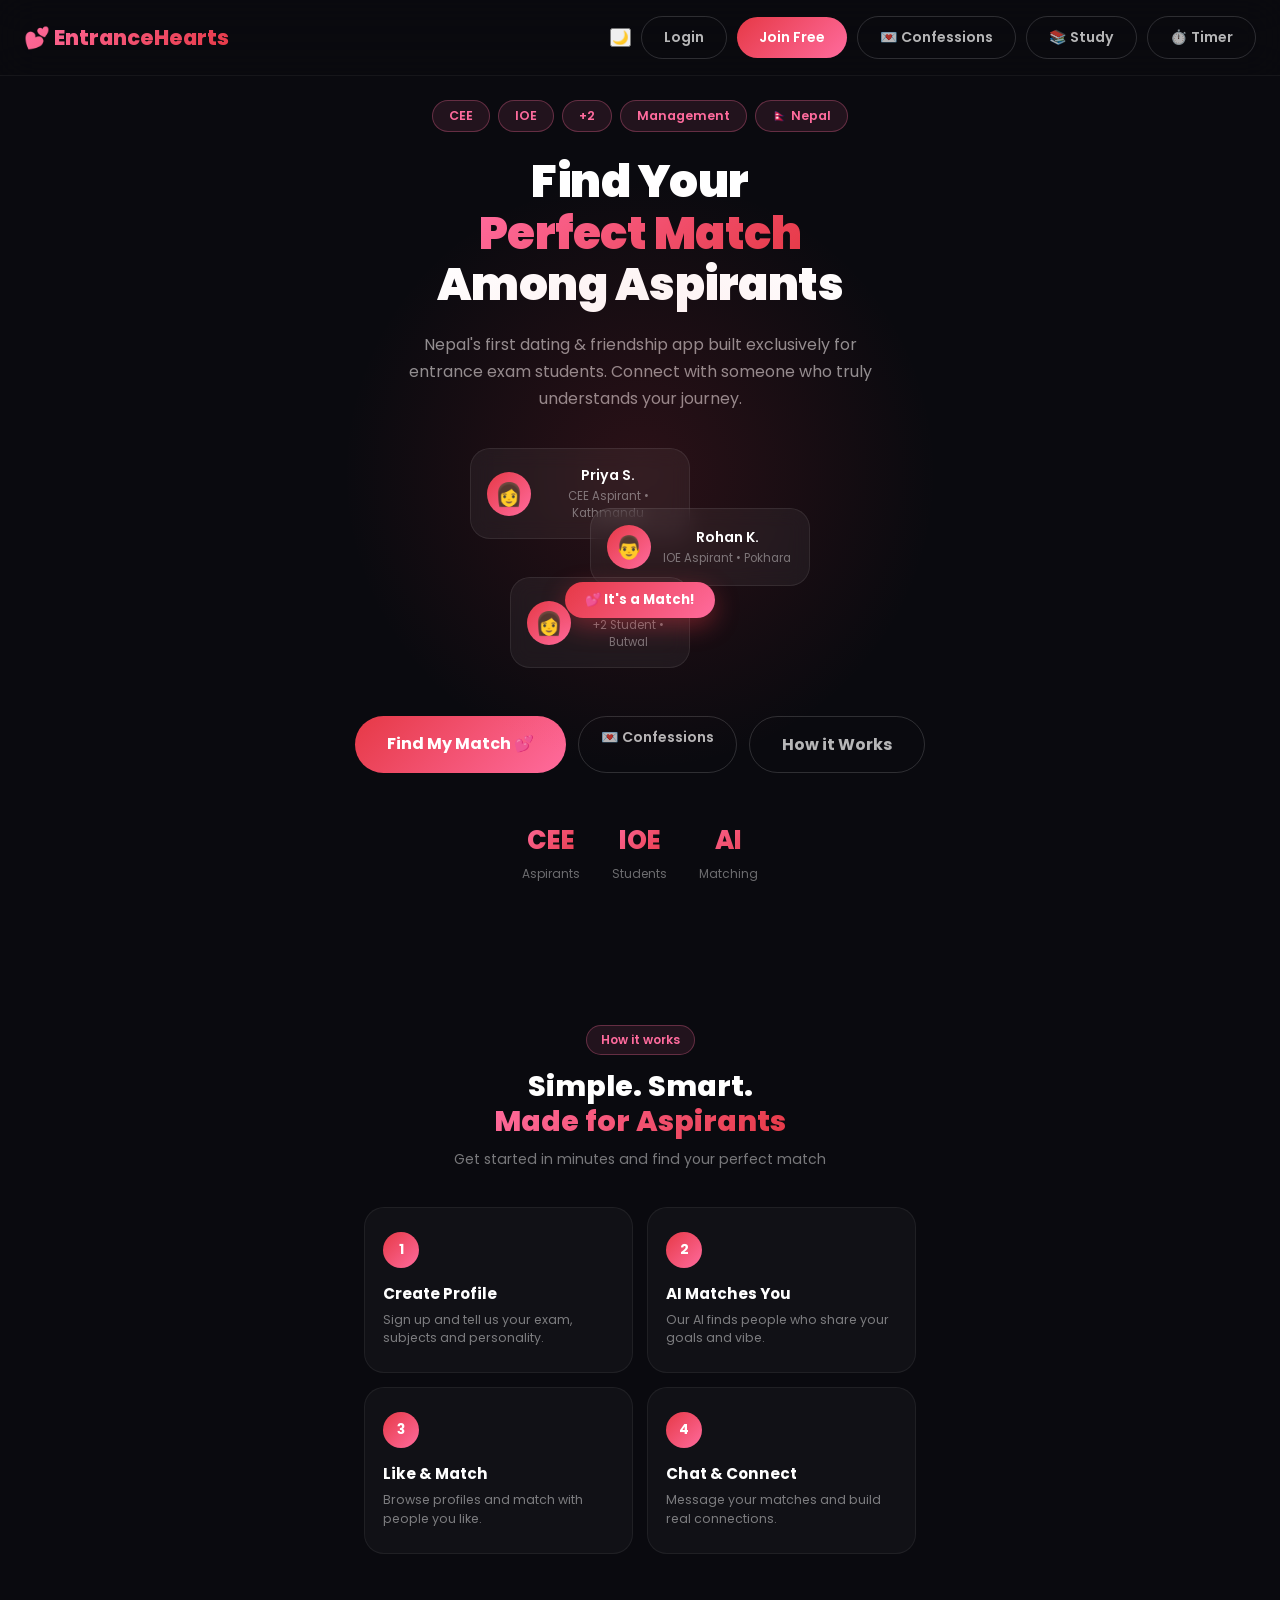
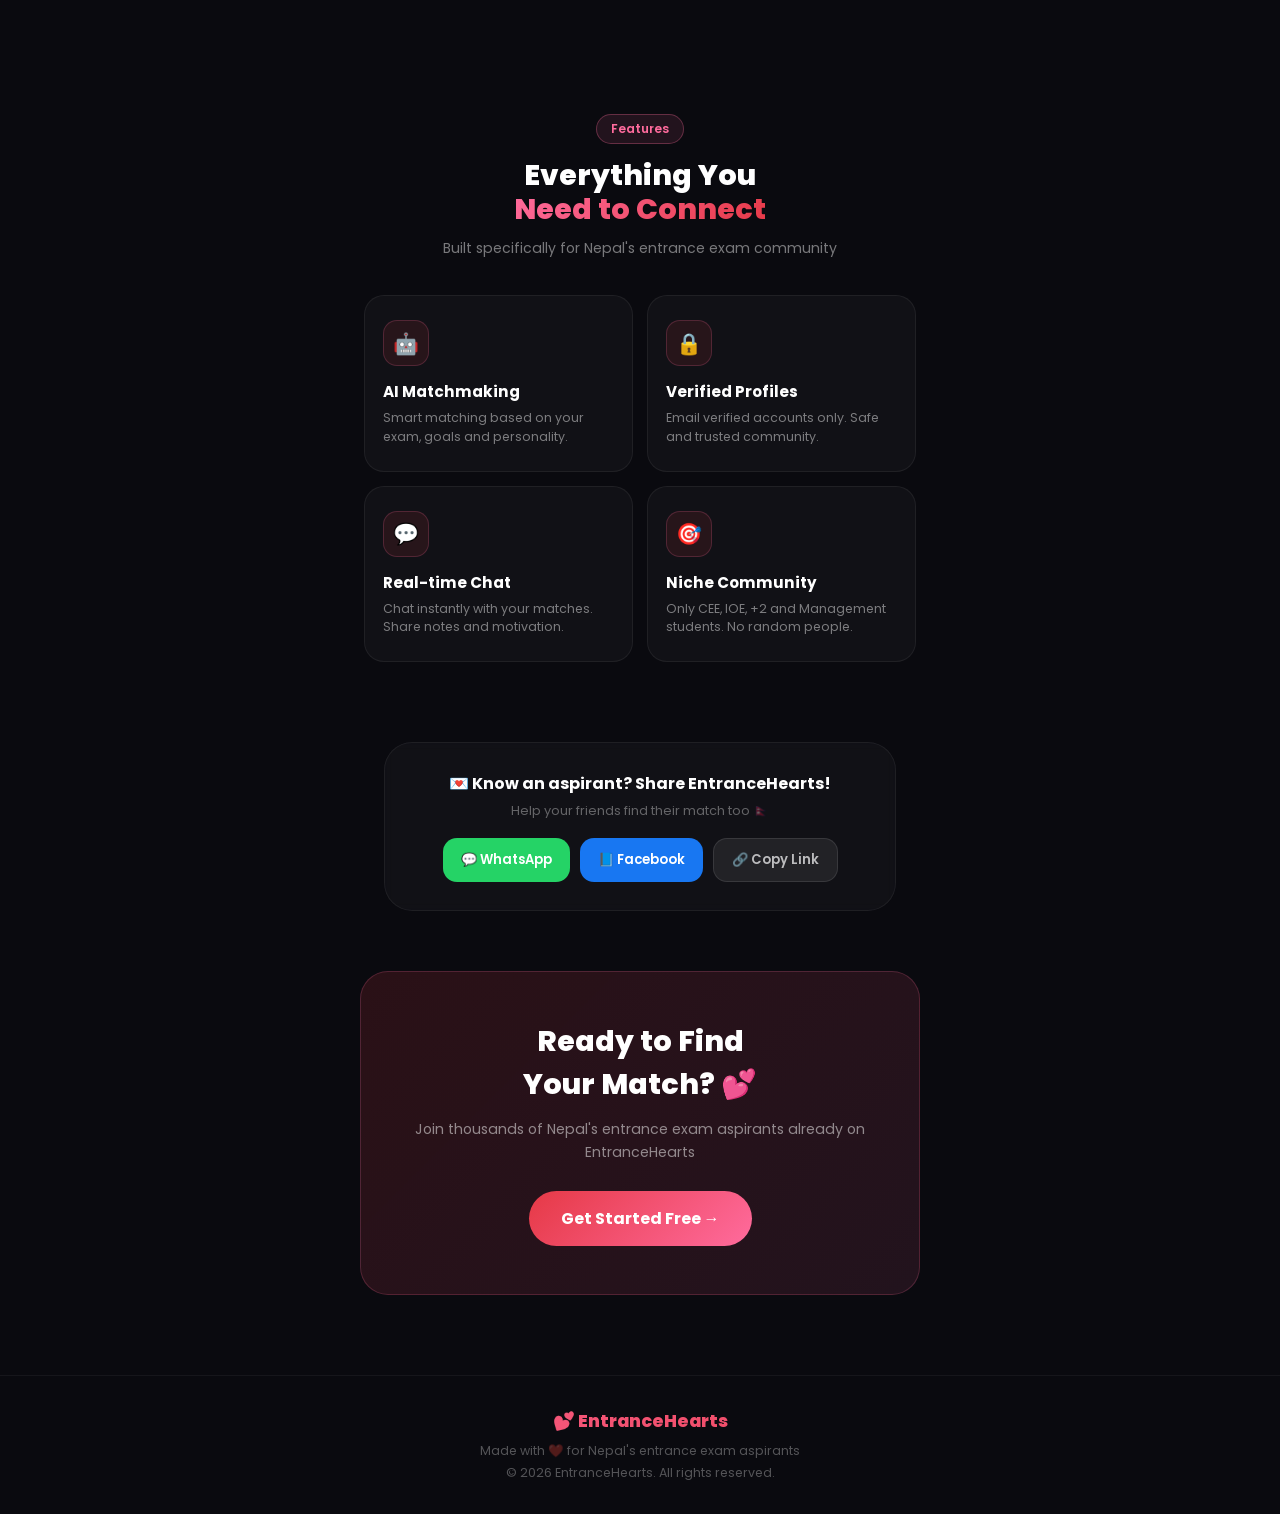
==== index.html @ 262c5223 "Update index.html" ====
<!DOCTYPE html>
<html lang="en">
<head>
  <meta charset="UTF-8"/>
  <meta name="viewport" content="width=device-width, initial-scale=1.0"/>

  <!-- ═══ SEO & PWA ENHANCEMENTS ═══ -->
  <title>EntranceHearts 💕 — Dating App for Nepal CEE IOE +2 Students</title>
  <meta name="description" content="Nepal's first dating & friendship app for CEE, IOE, +2 and Management entrance exam students. Find your perfect match among aspirants. Free to join!"/>
  <meta name="keywords" content="Nepal dating app, CEE aspirants, IOE students, +2 Nepal, entrance exam Nepal, nepali students dating, EntranceHearts"/>
  <meta name="author" content="EntranceHearts"/>
  <meta name="robots" content="index, follow"/>
  <link rel="canonical" href="https://acharyasaurab91.github.io/entrancehearts/"/>

  <!-- ═══ OPEN GRAPH (WhatsApp / Facebook preview) ═══ -->
  <meta property="og:type" content="website"/>
  <meta property="og:url" content="https://acharyasaurab91.github.io/entrancehearts/"/>
  <meta property="og:title" content="EntranceHearts 💕 — Find Your Match Among Nepal Aspirants"/>
  <meta property="og:description" content="Nepal's first dating app for CEE, IOE, +2 and Management students. Free to join. Real verified profiles only."/>
  <meta property="og:image" content="https://acharyasaurab91.github.io/entrancehearts/icon-512.png"/>
  <meta property="og:locale" content="ne_NP"/>
  <meta property="og:site_name" content="EntranceHearts"/>

  <!-- ═══ TWITTER CARD ═══ -->
  <meta name="twitter:card" content="summary_large_image"/>
  <meta name="twitter:title" content="EntranceHearts 💕 — Nepal's Aspirant Dating App"/>
  <meta name="twitter:description" content="Find your match among Nepal's CEE, IOE, +2 and Management students."/>
  <meta name="twitter:image" content="https://acharyasaurab91.github.io/entrancehearts/icon-512.png"/>

  <!-- ═══ PWA / INSTALL ═══ -->
  <link rel="manifest" href="manifest.json"/>
  <meta name="theme-color" content="#e63946"/>
  <meta name="mobile-web-app-capable" content="yes"/>
  <meta name="apple-mobile-web-app-capable" content="yes"/>
  <meta name="apple-mobile-web-app-status-bar-style" content="black-translucent"/>
  <meta name="apple-mobile-web-app-title" content="EntranceHearts"/>
  <link rel="apple-touch-icon" href="icon-192.png"/>

  <link href="https://fonts.googleapis.com/css2?family=Poppins:wght@300;400;600;700;800;900&display=swap" rel="stylesheet"/>
  <link rel="stylesheet" href="https://cdnjs.cloudflare.com/ajax/libs/font-awesome/6.4.0/css/all.min.css"/>
  
  <style>
    * {
      margin: 0;
      padding: 0;
      box-sizing: border-box;
    }

    body {
      font-family: 'Poppins', sans-serif;
      background: #0a0a0f;
      color: #ffffff;
      overflow-x: hidden;
    }

    /* NAVBAR */
    .navbar {
      position: fixed;
      top: 0; left: 0; right: 0;
      z-index: 100;
      display: flex;
      justify-content: space-between;
      align-items: center;
      padding: 16px 24px;
      background: rgba(10, 10, 15, 0.9);
      backdrop-filter: blur(20px);
      border-bottom: 1px solid rgba(255, 255, 255, 0.05);
    }

    .logo {
      font-size: 1.3rem;
      font-weight: 800;
      background: linear-gradient(135deg, #ff6b9d, #e63946);
      -webkit-background-clip: text;
      background-clip: text;
      -webkit-text-fill-color: transparent;
    }

    .nav-buttons {
      display: flex;
      gap: 10px;
    }

    .btn-primary {
      background: linear-gradient(135deg, #e63946, #ff6b9d);
      color: white;
      padding: 10px 22px;
      border-radius: 50px;
      text-decoration: none;
      font-weight: 600;
      font-size: 0.88rem;
      transition: all 0.3s;
      display: inline-block;
      border: none;
      cursor: pointer;
    }

    .btn-primary:hover {
      transform: translateY(-2px);
      box-shadow: 0 8px 25px rgba(230, 57, 70, 0.4);
    }

    .btn-ghost {
      color: rgba(255, 255, 255, 0.7);
      padding: 10px 22px;
      border-radius: 50px;
      text-decoration: none;
      font-weight: 600;
      font-size: 0.88rem;
      transition: all 0.3s;
      display: inline-block;
      border: 1px solid rgba(255, 255, 255, 0.15);
    }

    .btn-ghost:hover {
      border-color: #ff6b9d;
      color: #ff6b9d;
    }

    /* HERO */
    .hero {
      min-height: 100vh;
      display: flex;
      flex-direction: column;
      align-items: center;
      justify-content: center;
      padding: 100px 24px 60px;
      text-align: center;
      position: relative;
      overflow: hidden;
    }

    .hero-glow {
      position: absolute;
      width: 600px;
      height: 600px;
      border-radius: 50%;
      background: radial-gradient(circle, rgba(230, 57, 70, 0.15) 0%, transparent 70%);
      top: 50%;
      left: 50%;
      transform: translate(-50%, -50%);
      pointer-events: none;
    }

    .hero-badges {
      display: flex;
      gap: 8px;
      justify-content: center;
      flex-wrap: wrap;
      margin-bottom: 24px;
    }

    .hero-badge {
      background: rgba(255, 107, 157, 0.1);
      border: 1px solid rgba(255, 107, 157, 0.3);
      color: #ff6b9d;
      padding: 6px 16px;
      border-radius: 50px;
      font-size: 0.78rem;
      font-weight: 600;
    }

    .hero h1 {
      font-size: 2.8rem;
      font-weight: 900;
      line-height: 1.15;
      margin-bottom: 20px;
      letter-spacing: -0.5px;
    }

    .hero h1 span {
      background: linear-gradient(135deg, #ff6b9d, #e63946);
      -webkit-background-clip: text;
      background-clip: text;
      -webkit-text-fill-color: transparent;
    }

    .hero p {
      color: rgba(255, 255, 255, 0.55);
      font-size: 1rem;
      line-height: 1.7;
      max-width: 480px;
      margin: 0 auto 36px;
    }

    .hero-cta {
      display: flex;
      gap: 12px;
      justify-content: center;
      flex-wrap: wrap;
      margin-bottom: 48px;
    }

    .btn-large {
      padding: 15px 32px;
      font-size: 1rem;
      font-weight: 700;
    }

    .hero-stats {
      display: flex;
      gap: 32px;
      justify-content: center;
    }

    .hero-stat strong {
      display: block;
      font-size: 1.6rem;
      font-weight: 800;
      background: linear-gradient(135deg, #ff6b9d, #e63946);
      -webkit-background-clip: text;
      background-clip: text;
      -webkit-text-fill-color: transparent;
    }

    .hero-stat span {
      font-size: 0.75rem;
      color: rgba(255, 255, 255, 0.4);
    }

    /* FLOATING CARDS (enhanced smooth animation) */
    .floating-cards {
      position: relative;
      width: 100%;
      max-width: 340px;
      height: 220px;
      margin: 0 auto 48px;
    }

    .float-card {
      position: absolute;
      background: rgba(255, 255, 255, 0.05);
      backdrop-filter: blur(10px);
      border: 1px solid rgba(255, 255, 255, 0.08);
      border-radius: 20px;
      padding: 16px;
      display: flex;
      align-items: center;
      gap: 12px;
      width: 220px;
      animation: float 3s ease-in-out infinite;
    }

    .float-card:nth-child(1) {
      top: 0;
      left: 0;
      animation-delay: 0s;
    }

    .float-card:nth-child(2) {
      top: 60px;
      right: 0;
      animation-delay: 1s;
    }

    .float-card:nth-child(3) {
      bottom: 0;
      left: 40px;
      animation-delay: 0.5s;
      width: 180px;
    }

    @keyframes float {
      0%, 100% {
        transform: translateY(0);
      }
      50% {
        transform: translateY(-8px);
      }
    }

    .float-avatar {
      width: 44px;
      height: 44px;
      border-radius: 50%;
      background: linear-gradient(135deg, #e63946, #ff6b9d);
      display: flex;
      align-items: center;
      justify-content: center;
      font-size: 1.4rem;
      flex-shrink: 0;
    }

    .float-name {
      font-size: 0.88rem;
      font-weight: 600;
    }

    .float-meta {
      font-size: 0.72rem;
      color: rgba(255, 255, 255, 0.4);
      margin-top: 2px;
    }

    .match-pill {
      position: absolute;
      bottom: 50px;
      left: 50%;
      transform: translateX(-50%);
      background: linear-gradient(135deg, #e63946, #ff6b9d);
      color: white;
      padding: 8px 20px;
      border-radius: 50px;
      font-size: 0.82rem;
      font-weight: 700;
      white-space: nowrap;
      box-shadow: 0 8px 24px rgba(230, 57, 70, 0.4);
      animation: pulse 2s ease-in-out infinite;
    }

    @keyframes pulse {
      0%, 100% {
        transform: translateX(-50%) scale(1);
      }
      50% {
        transform: translateX(-50%) scale(1.05);
      }
    }

    /* SECTIONS & GRIDS */
    .section {
      padding: 80px 24px;
      max-width: 600px;
      margin: 0 auto;
    }

    .section-tag {
      display: inline-block;
      background: rgba(255, 107, 157, 0.1);
      border: 1px solid rgba(255, 107, 157, 0.3);
      color: #ff6b9d;
      padding: 5px 14px;
      border-radius: 50px;
      font-size: 0.75rem;
      font-weight: 600;
      margin-bottom: 14px;
    }

    .section h2 {
      font-size: 1.8rem;
      font-weight: 800;
      margin-bottom: 10px;
      line-height: 1.2;
    }

    .section h2 span {
      background: linear-gradient(135deg, #ff6b9d, #e63946);
      -webkit-background-clip: text;
      background-clip: text;
      -webkit-text-fill-color: transparent;
    }

    .section-sub {
      color: rgba(255, 255, 255, 0.45);
      font-size: 0.88rem;
      margin-bottom: 36px;
      line-height: 1.6;
    }

    .steps-grid, .features-grid {
      display: grid;
      grid-template-columns: 1fr 1fr;
      gap: 14px;
    }

    .step-card, .feature-card {
      background: rgba(255, 255, 255, 0.03);
      border: 1px solid rgba(255, 255, 255, 0.06);
      border-radius: 20px;
      padding: 24px 18px;
      transition: all 0.3s;
    }

    .step-card:hover, .feature-card:hover {
      border-color: rgba(255, 107, 157, 0.3);
      background: rgba(255, 107, 157, 0.05);
      transform: translateY(-4px);
    }

    .step-number {
      width: 36px;
      height: 36px;
      border-radius: 50%;
      background: linear-gradient(135deg, #e63946, #ff6b9d);
      display: flex;
      align-items: center;
      justify-content: center;
      font-size: 0.85rem;
      font-weight: 700;
      margin-bottom: 14px;
    }

    .step-card h3, .feature-card h3 {
      font-size: 0.95rem;
      font-weight: 700;
      margin-bottom: 6px;
    }

    .step-card p, .feature-card p {
      font-size: 0.78rem;
      color: rgba(255, 255, 255, 0.45);
      line-height: 1.5;
    }

    .feature-icon {
      width: 46px;
      height: 46px;
      border-radius: 14px;
      background: rgba(230, 57, 70, 0.1);
      border: 1px solid rgba(255, 107, 157, 0.2);
      display: flex;
      align-items: center;
      justify-content: center;
      font-size: 1.3rem;
      margin-bottom: 14px;
    }

    /* SHARE SECTION (modern glassmorphic) */
    .share-section {
      max-width: 560px;
      margin: 0 auto 0;
      padding: 0 24px;
    }

    .share-card {
      background: rgba(255, 255, 255, 0.03);
      border: 1px solid rgba(255, 255, 255, 0.06);
      border-radius: 28px;
      padding: 28px 24px;
      text-align: center;
      backdrop-filter: blur(4px);
      transition: all 0.2s;
    }

    .share-card:hover {
      border-color: rgba(255, 107, 157, 0.3);
    }

    .share-card h3 {
      font-size: 1rem;
      font-weight: 700;
      margin-bottom: 6px;
    }

    .share-card p {
      font-size: 0.8rem;
      color: rgba(255, 255, 255, 0.35);
      margin-bottom: 18px;
    }

    .share-btns {
      display: flex;
      gap: 10px;
      justify-content: center;
      flex-wrap: wrap;
    }

    .share-btn {
      display: flex;
      align-items: center;
      gap: 7px;
      padding: 11px 18px;
      border-radius: 14px;
      border: none;
      font-family: 'Poppins', sans-serif;
      font-size: 0.82rem;
      font-weight: 600;
      cursor: pointer;
      transition: transform 0.2s, filter 0.2s;
    }

    .share-btn:active {
      transform: scale(0.96);
    }

    .share-wa {
      background: #25D366;
      color: #fff;
    }

    .share-fb {
      background: #1877F2;
      color: #fff;
    }

    .share-copy {
      background: rgba(255, 255, 255, 0.07);
      border: 1px solid rgba(255, 255, 255, 0.1) !important;
      color: rgba(255, 255, 255, 0.7);
    }

    .copy-toast {
      font-size: 0.75rem;
      color: #4caf50;
      margin-top: 10px;
      display: none;
    }

    .copy-toast.show {
      display: block;
    }

    /* CTA SECTION */
    .cta-section {
      margin: 60px 24px 80px;
      background: linear-gradient(135deg, rgba(230, 57, 70, 0.15), rgba(255, 107, 157, 0.1));
      border: 1px solid rgba(255, 107, 157, 0.2);
      border-radius: 28px;
      padding: 48px 28px;
      text-align: center;
      max-width: 560px;
      margin-left: auto;
      margin-right: auto;
    }

    .cta-section h2 {
      font-size: 1.8rem;
      font-weight: 800;
      margin-bottom: 12px;
    }

    .cta-section p {
      color: rgba(255, 255, 255, 0.5);
      font-size: 0.88rem;
      margin-bottom: 28px;
      line-height: 1.6;
    }

    /* FOOTER */
    .footer {
      border-top: 1px solid rgba(255, 255, 255, 0.05);
      padding: 32px 24px;
      text-align: center;
    }

    .footer .logo {
      font-size: 1.1rem;
      margin-bottom: 8px;
      display: block;
    }

    .footer p {
      color: rgba(255, 255, 255, 0.3);
      font-size: 0.78rem;
    }

    /* PWA INSTALL BANNER */
    .install-banner {
      display: none;
      position: fixed;
      bottom: 20px;
      left: 16px;
      right: 16px;
      background: linear-gradient(135deg, #1a1a2e, #0f3460);
      border: 1px solid rgba(255, 107, 157, 0.3);
      border-radius: 20px;
      padding: 14px 16px;
      z-index: 999;
      box-shadow: 0 8px 32px rgba(0, 0, 0, 0.5);
      align-items: center;
      gap: 12px;
      max-width: 448px;
      margin-left: auto;
      margin-right: auto;
      backdrop-filter: blur(12px);
    }

    .install-banner.show {
      display: flex;
    }

    .install-banner-text {
      flex: 1;
    }

    .install-banner-text strong {
      display: block;
      font-size: 0.88rem;
      font-weight: 700;
      color: #fff;
      margin-bottom: 2px;
    }

    .install-banner-text span {
      font-size: 0.73rem;
      color: rgba(255, 255, 255, 0.4);
    }

    .install-btn {
      padding: 9px 16px;
      background: linear-gradient(135deg, #e63946, #ff6b9d);
      border: none;
      border-radius: 12px;
      color: #fff;
      font-size: 0.82rem;
      font-weight: 700;
      font-family: 'Poppins', sans-serif;
      cursor: pointer;
      white-space: nowrap;
    }

    .install-close {
      font-size: 1.1rem;
      color: rgba(255, 255, 255, 0.3);
      cursor: pointer;
      padding: 2px;
      line-height: 1;
      flex-shrink: 0;
    }

    @media (max-width: 480px) {
      .hero h1 {
        font-size: 2rem;
      }
      .steps-grid, .features-grid {
        grid-template-columns: 1fr;
        gap: 12px;
      }
      .floating-cards {
        transform: scale(0.9);
      }
    }
  </style>
</head>
<body>

  <!-- PWA INSTALL BANNER -->
  <div class="install-banner" id="installBanner">
    <div style="font-size: 1.8rem; flex-shrink: 0;">💕</div>
    <div class="install-banner-text">
      <strong>Add to Home Screen</strong>
      <span>Use like a real app — no App Store needed!</span>
    </div>
    <button class="install-btn" id="installBtn">Install</button>
    <span class="install-close" id="closeInstallBtn">✕</span>
  </div>

  <!-- NAVBAR -->
  <nav class="navbar">
  <div class="logo">💕 EntranceHearts</div>
  <div style="display: flex; gap: 10px; align-items: center;">
    <button class="theme-toggle" id="themeToggle" onclick="toggleTheme()">🌙</button>
    <a href="login.html" class="btn-ghost">Login</a>
    <a href="signup.html" class="btn-primary">Join Free</a>
      <a href="confessions.html" class="btn-ghost">💌 Confessions</a>
      <a href="study.html" class="btn-ghost">📚 Study</a>
      <a href="timer.html" class="btn-ghost">⏱️ Timer</a>
    </div>
  </nav>

  <!-- HERO SECTION with animated floating cards -->
  <section class="hero">
    <div class="hero-glow"></div>
    <div class="hero-badges">
      <span class="hero-badge">CEE</span>
      <span class="hero-badge">IOE</span>
      <span class="hero-badge">+2</span>
      <span class="hero-badge">Management</span>
      <span class="hero-badge">🇳🇵 Nepal</span>
    </div>
    <h1>Find Your<br/><span>Perfect Match</span><br/>Among Aspirants</h1>
    <p>Nepal's first dating & friendship app built exclusively for entrance exam students. Connect with someone who truly understands your journey.</p>

    <div class="floating-cards">
      <div class="float-card">
        <div class="float-avatar">👩</div>
        <div>
          <div class="float-name">Priya S.</div>
          <div class="float-meta">CEE Aspirant • Kathmandu</div>
        </div>
      </div>
      <div class="float-card">
        <div class="float-avatar">👨</div>
        <div>
          <div class="float-name">Rohan K.</div>
          <div class="float-meta">IOE Aspirant • Pokhara</div>
        </div>
      </div>
      <div class="float-card">
        <div class="float-avatar">👩</div>
        <div>
          <div class="float-name">Sita G.</div>
          <div class="float-meta">+2 Student • Butwal</div>
        </div>
      </div>
      <div class="match-pill">💕 It's a Match!</div>
    </div>

    <div class="hero-cta">
      <a href="signup.html" class="btn-primary btn-large">Find My Match 💕</a>
      <a href="confessions.html" class="btn-ghost">💌 Confessions</a>
      <a href="#how" class="btn-ghost btn-large">How it Works</a>
    </div>
    <div class="hero-stats">
      <div class="hero-stat"><strong>CEE</strong><span>Aspirants</span></div>
      <div class="hero-stat"><strong>IOE</strong><span>Students</span></div>
      <div class="hero-stat"><strong>AI</strong><span>Matching</span></div>
    </div>
  </section>

  <!-- HOW IT WORKS -->
  <section class="section" id="how">
    <div style="text-align:center">
      <div class="section-tag">How it works</div>
      <h2>Simple. Smart.<br/><span>Made for Aspirants</span></h2>
      <p class="section-sub">Get started in minutes and find your perfect match</p>
    </div>
    <div class="steps-grid">
      <div class="step-card">
        <div class="step-number">1</div>
        <h3>Create Profile</h3>
        <p>Sign up and tell us your exam, subjects and personality.</p>
      </div>
      <div class="step-card">
        <div class="step-number">2</div>
        <h3>AI Matches You</h3>
        <p>Our AI finds people who share your goals and vibe.</p>
      </div>
      <div class="step-card">
        <div class="step-number">3</div>
        <h3>Like & Match</h3>
        <p>Browse profiles and match with people you like.</p>
      </div>
      <div class="step-card">
        <div class="step-number">4</div>
        <h3>Chat & Connect</h3>
        <p>Message your matches and build real connections.</p>
      </div>
    </div>
  </section>

  <!-- FEATURES -->
  <section class="section">
    <div style="text-align:center">
      <div class="section-tag">Features</div>
      <h2>Everything You<br/><span>Need to Connect</span></h2>
      <p class="section-sub">Built specifically for Nepal's entrance exam community</p>
    </div>
    <div class="features-grid">
      <div class="feature-card">
        <div class="feature-icon">🤖</div>
        <h3>AI Matchmaking</h3>
        <p>Smart matching based on your exam, goals and personality.</p>
      </div>
      <div class="feature-card">
        <div class="feature-icon">🔒</div>
        <h3>Verified Profiles</h3>
        <p>Email verified accounts only. Safe and trusted community.</p>
      </div>
      <div class="feature-card">
        <div class="feature-icon">💬</div>
        <h3>Real-time Chat</h3>
        <p>Chat instantly with your matches. Share notes and motivation.</p>
      </div>
      <div class="feature-card">
        <div class="feature-icon">🎯</div>
        <h3>Niche Community</h3>
        <p>Only CEE, IOE, +2 and Management students. No random people.</p>
      </div>
    </div>
  </section>

   <!-- SOCIAL SHARE SECTION -->
  <div class="share-section">
    <div class="share-card">
      <h3>💌 Know an aspirant? Share EntranceHearts!</h3>
      <p>Help your friends find their match too 🇳🇵</p>
      <div class="share-btns">
        <button class="share-btn share-wa" id="shareWaBtn">💬 WhatsApp</button>
        <button class="share-btn share-fb" id="shareFbBtn">📘 Facebook</button>
        <button class="share-btn share-copy" id="copyLinkBtn">🔗 Copy Link</button>
      </div>
      <div class="copy-toast" id="copyToast">✅ Link copied!</div>
    </div>
  </div>

  <!-- FINAL CTA -->
  <section class="cta-section">
    <h2>Ready to Find<br/>Your Match? 💕</h2>
    <p>Join thousands of Nepal's entrance exam aspirants already on EntranceHearts</p>
    <a href="signup.html" class="btn-primary btn-large">Get Started Free →</a>
  </section>

  <!-- FOOTER -->
  <footer class="footer">
    <span class="logo">💕 EntranceHearts</span>
    <p>Made with ❤️ for Nepal's entrance exam aspirants</p>
    <p style="margin-top: 4px;">© 2026 EntranceHearts. All rights reserved.</p>
  </footer>

  <script>
    // App constants & PWA logic
    const APP_URL = 'https://acharyasaurab91.github.io/entrancehearts/';
    const SHARE_MSG = '💕 Nepal ko CEE/IOE/+2 students ko lagi dating app — EntranceHearts! Find your match among aspirants 🇳🇵\n';

    // PWA Service Worker registration
    if ('serviceWorker' in navigator) {
      window.addEventListener('load', () => {
        navigator.serviceWorker.register('/entrancehearts/sw.js').catch(() => {});
      });
    }

    // PWA Install prompt handling
    let deferredPrompt = null;
    window.addEventListener('beforeinstallprompt', (e) => {
      e.preventDefault();
      deferredPrompt = e;
      setTimeout(() => {
        if (!localStorage.getItem('ehInstallDismissed')) {
          document.getElementById('installBanner').classList.add('show');
        }
      }, 3000);
    });

    const installBtn = document.getElementById('installBtn');
    if (installBtn) {
      installBtn.addEventListener('click', async () => {
        if (!deferredPrompt) return;
        deferredPrompt.prompt();
        await deferredPrompt.userChoice;
        deferredPrompt = null;
        document.getElementById('installBanner').classList.remove('show');
      });
    }

    window.dismissInstall = function() {
      document.getElementById('installBanner').classList.remove('show');
      localStorage.setItem('ehInstallDismissed', 'true');
    };
    
    const closeInstall = document.getElementById('closeInstallBtn');
    if (closeInstall) closeInstall.addEventListener('click', () => {
      document.getElementById('installBanner').classList.remove('show');
      localStorage.setItem('ehInstallDismissed', 'true');
    });

    // Share functions
    window.shareWhatsApp = function() {
      window.open('https://wa.me/?text=' + encodeURIComponent(SHARE_MSG + APP_URL), '_blank');
    };
    window.shareFacebook = function() {
      window.open('https://www.facebook.com/sharer/sharer.php?u=' + encodeURIComponent(APP_URL), '_blank');
    };
    window.copyLink = async function() {
      try {
        await navigator.clipboard.writeText(APP_URL);
      } catch {
        const el = document.createElement('textarea');
        el.value = APP_URL;
        document.body.appendChild(el);
        el.select();
        document.execCommand('copy');
        document.body.removeChild(el);
      }
      const toast = document.getElementById('copyToast');
      toast.classList.add('show');
      setTimeout(() => toast.classList.remove('show'), 2500);
    };

    // Bind share buttons
    document.getElementById('shareWaBtn')?.addEventListener('click', shareWhatsApp);
    document.getElementById('shareFbBtn')?.addEventListener('click', shareFacebook);
    document.getElementById('copyLinkBtn')?.addEventListener('click', copyLink);
  </script>

<script>
  // Dark/Light Mode Toggle
  function toggleTheme() {
    const html = document.documentElement;
    const currentTheme = html.getAttribute('data-theme');
    const themeToggle = document.getElementById('themeToggle');
    
    if (currentTheme === 'dark') {
      html.removeAttribute('data-theme');
      localStorage.setItem('theme', 'light');
      themeToggle.textContent = '🌙';
    } else {
      html.setAttribute('data-theme', 'dark');
      localStorage.setItem('theme', 'dark');
      themeToggle.textContent = '☀️';
    }
  }
  
  // Load saved theme
  const savedTheme = localStorage.getItem('theme');
  const themeToggle = document.getElementById('themeToggle');
  if (savedTheme === 'dark') {
    document.documentElement.setAttribute('data-theme', 'dark');
    if (themeToggle) themeToggle.textContent = '☀️';
  } else {
    document.documentElement.removeAttribute('data-theme');
    if (themeToggle) themeToggle.textContent = '🌙';
  }
</script>
        
  <script>
  // Page transition effect
  document.body.classList.add('fade-in');
  
  // Add scroll effect to navbar
  window.addEventListener('scroll', function() {
    const navbar = document.querySelector('.navbar');
    if (navbar) {
      if (window.scrollY > 50) {
        navbar.classList.add('scrolled');
      } else {
        navbar.classList.remove('scrolled');
      }
    }
  });
  </script>

  
</body>
</html>
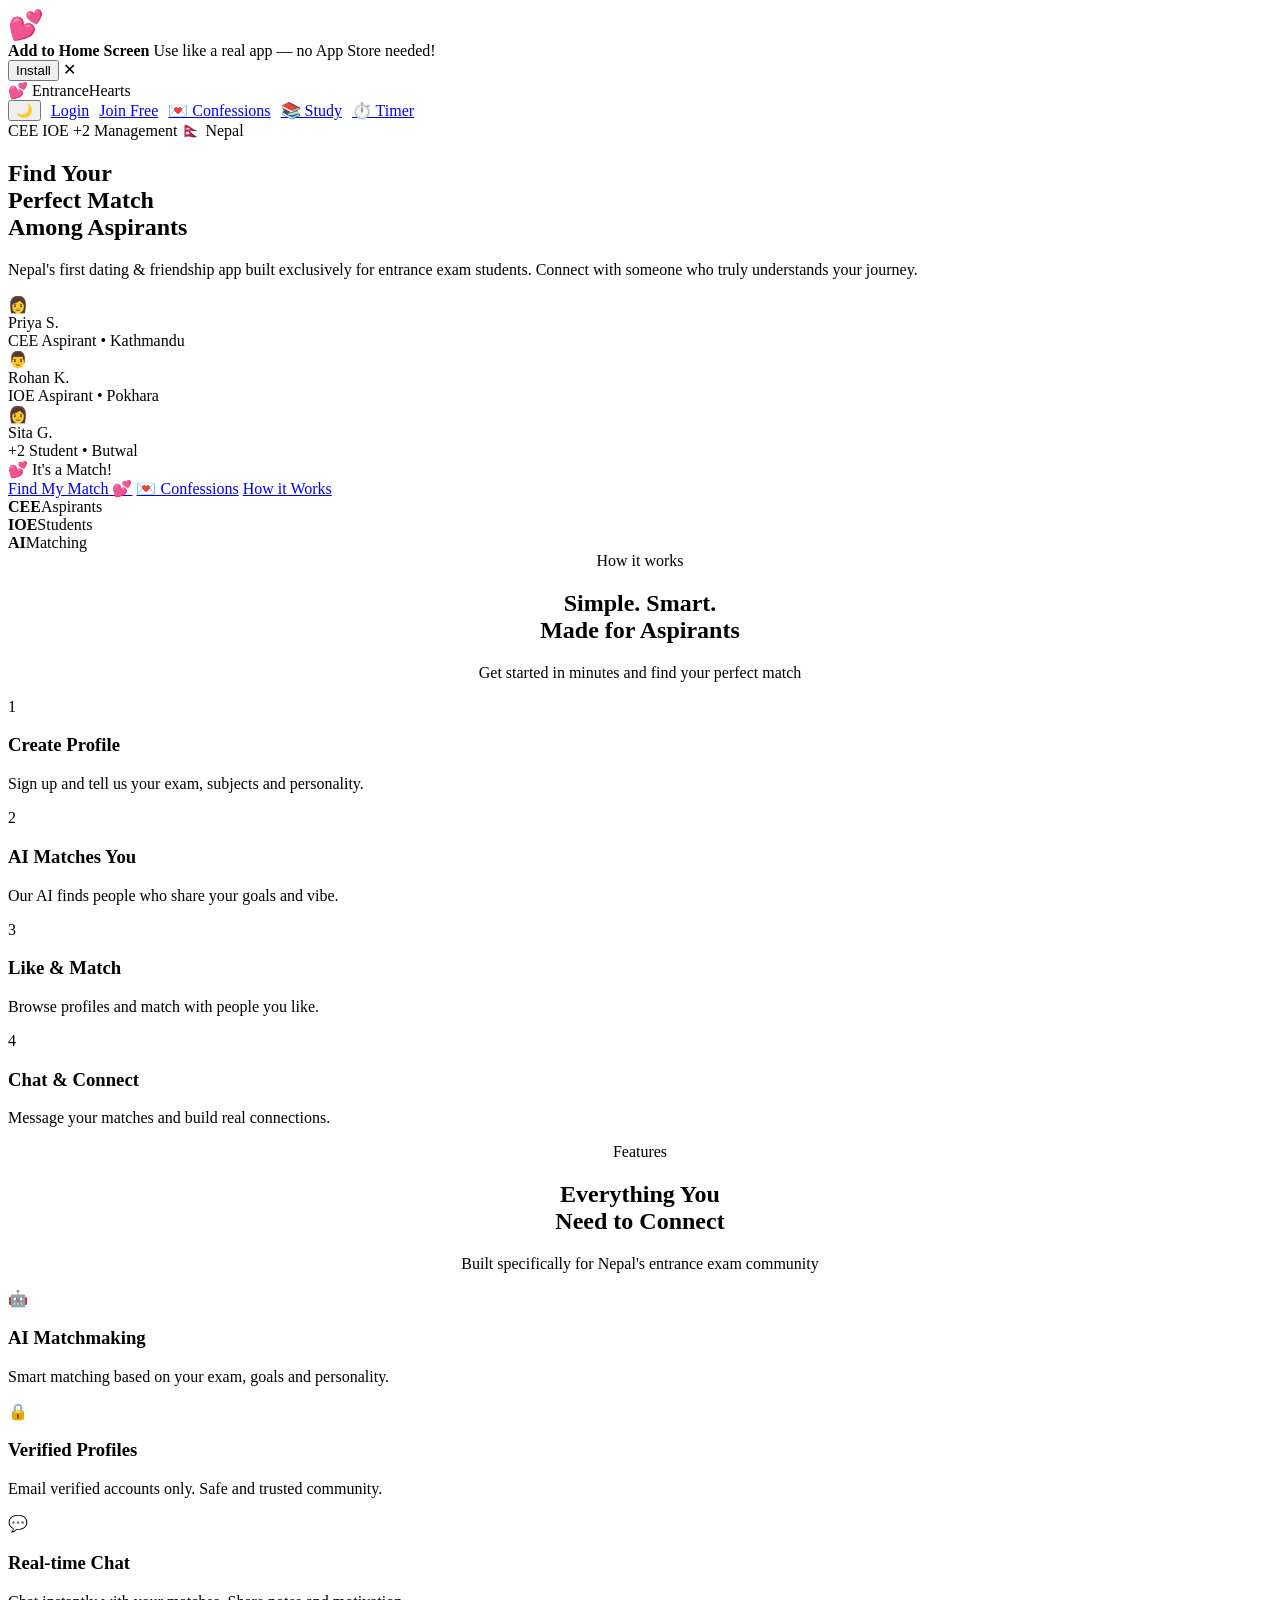
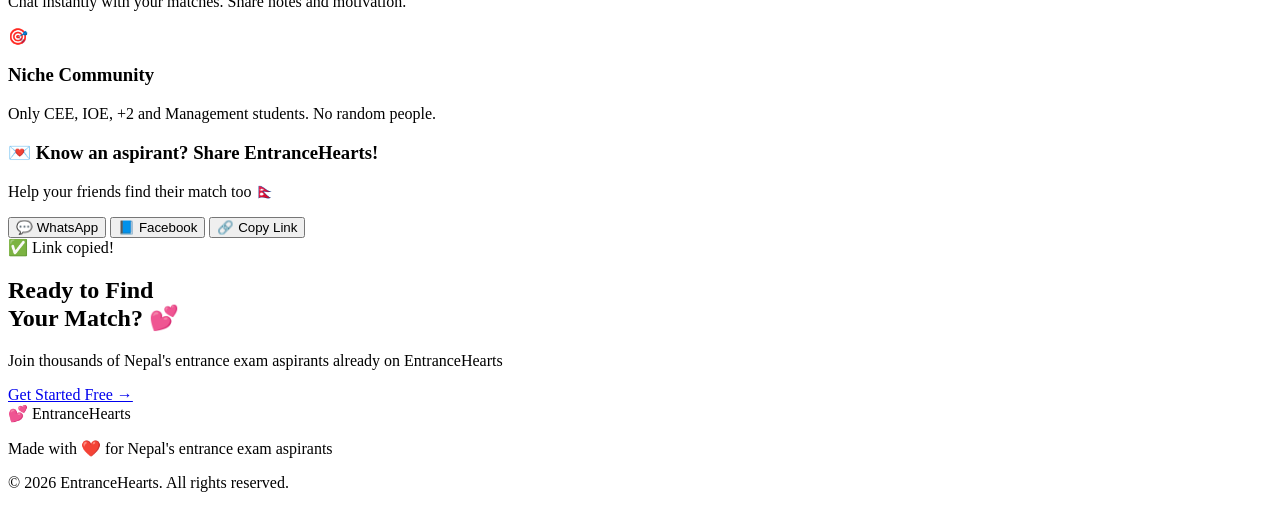
==== commit 97875619: "Update index.html" ====
--- a/index.html
+++ b/index.html
@@ -39,588 +39,7 @@
   <link href="https://fonts.googleapis.com/css2?family=Poppins:wght@300;400;600;700;800;900&display=swap" rel="stylesheet"/>
   <link rel="stylesheet" href="https://cdnjs.cloudflare.com/ajax/libs/font-awesome/6.4.0/css/all.min.css"/>
   
-  <style>
-    * {
-      margin: 0;
-      padding: 0;
-      box-sizing: border-box;
-    }
-
-    body {
-      font-family: 'Poppins', sans-serif;
-      background: #0a0a0f;
-      color: #ffffff;
-      overflow-x: hidden;
-    }
-
-    /* NAVBAR */
-    .navbar {
-      position: fixed;
-      top: 0; left: 0; right: 0;
-      z-index: 100;
-      display: flex;
-      justify-content: space-between;
-      align-items: center;
-      padding: 16px 24px;
-      background: rgba(10, 10, 15, 0.9);
-      backdrop-filter: blur(20px);
-      border-bottom: 1px solid rgba(255, 255, 255, 0.05);
-    }
-
-    .logo {
-      font-size: 1.3rem;
-      font-weight: 800;
-      background: linear-gradient(135deg, #ff6b9d, #e63946);
-      -webkit-background-clip: text;
-      background-clip: text;
-      -webkit-text-fill-color: transparent;
-    }
-
-    .nav-buttons {
-      display: flex;
-      gap: 10px;
-    }
-
-    .btn-primary {
-      background: linear-gradient(135deg, #e63946, #ff6b9d);
-      color: white;
-      padding: 10px 22px;
-      border-radius: 50px;
-      text-decoration: none;
-      font-weight: 600;
-      font-size: 0.88rem;
-      transition: all 0.3s;
-      display: inline-block;
-      border: none;
-      cursor: pointer;
-    }
-
-    .btn-primary:hover {
-      transform: translateY(-2px);
-      box-shadow: 0 8px 25px rgba(230, 57, 70, 0.4);
-    }
-
-    .btn-ghost {
-      color: rgba(255, 255, 255, 0.7);
-      padding: 10px 22px;
-      border-radius: 50px;
-      text-decoration: none;
-      font-weight: 600;
-      font-size: 0.88rem;
-      transition: all 0.3s;
-      display: inline-block;
-      border: 1px solid rgba(255, 255, 255, 0.15);
-    }
-
-    .btn-ghost:hover {
-      border-color: #ff6b9d;
-      color: #ff6b9d;
-    }
-
-    /* HERO */
-    .hero {
-      min-height: 100vh;
-      display: flex;
-      flex-direction: column;
-      align-items: center;
-      justify-content: center;
-      padding: 100px 24px 60px;
-      text-align: center;
-      position: relative;
-      overflow: hidden;
-    }
-
-    .hero-glow {
-      position: absolute;
-      width: 600px;
-      height: 600px;
-      border-radius: 50%;
-      background: radial-gradient(circle, rgba(230, 57, 70, 0.15) 0%, transparent 70%);
-      top: 50%;
-      left: 50%;
-      transform: translate(-50%, -50%);
-      pointer-events: none;
-    }
-
-    .hero-badges {
-      display: flex;
-      gap: 8px;
-      justify-content: center;
-      flex-wrap: wrap;
-      margin-bottom: 24px;
-    }
-
-    .hero-badge {
-      background: rgba(255, 107, 157, 0.1);
-      border: 1px solid rgba(255, 107, 157, 0.3);
-      color: #ff6b9d;
-      padding: 6px 16px;
-      border-radius: 50px;
-      font-size: 0.78rem;
-      font-weight: 600;
-    }
-
-    .hero h1 {
-      font-size: 2.8rem;
-      font-weight: 900;
-      line-height: 1.15;
-      margin-bottom: 20px;
-      letter-spacing: -0.5px;
-    }
-
-    .hero h1 span {
-      background: linear-gradient(135deg, #ff6b9d, #e63946);
-      -webkit-background-clip: text;
-      background-clip: text;
-      -webkit-text-fill-color: transparent;
-    }
-
-    .hero p {
-      color: rgba(255, 255, 255, 0.55);
-      font-size: 1rem;
-      line-height: 1.7;
-      max-width: 480px;
-      margin: 0 auto 36px;
-    }
-
-    .hero-cta {
-      display: flex;
-      gap: 12px;
-      justify-content: center;
-      flex-wrap: wrap;
-      margin-bottom: 48px;
-    }
-
-    .btn-large {
-      padding: 15px 32px;
-      font-size: 1rem;
-      font-weight: 700;
-    }
-
-    .hero-stats {
-      display: flex;
-      gap: 32px;
-      justify-content: center;
-    }
-
-    .hero-stat strong {
-      display: block;
-      font-size: 1.6rem;
-      font-weight: 800;
-      background: linear-gradient(135deg, #ff6b9d, #e63946);
-      -webkit-background-clip: text;
-      background-clip: text;
-      -webkit-text-fill-color: transparent;
-    }
-
-    .hero-stat span {
-      font-size: 0.75rem;
-      color: rgba(255, 255, 255, 0.4);
-    }
-
-    /* FLOATING CARDS (enhanced smooth animation) */
-    .floating-cards {
-      position: relative;
-      width: 100%;
-      max-width: 340px;
-      height: 220px;
-      margin: 0 auto 48px;
-    }
-
-    .float-card {
-      position: absolute;
-      background: rgba(255, 255, 255, 0.05);
-      backdrop-filter: blur(10px);
-      border: 1px solid rgba(255, 255, 255, 0.08);
-      border-radius: 20px;
-      padding: 16px;
-      display: flex;
-      align-items: center;
-      gap: 12px;
-      width: 220px;
-      animation: float 3s ease-in-out infinite;
-    }
-
-    .float-card:nth-child(1) {
-      top: 0;
-      left: 0;
-      animation-delay: 0s;
-    }
-
-    .float-card:nth-child(2) {
-      top: 60px;
-      right: 0;
-      animation-delay: 1s;
-    }
-
-    .float-card:nth-child(3) {
-      bottom: 0;
-      left: 40px;
-      animation-delay: 0.5s;
-      width: 180px;
-    }
-
-    @keyframes float {
-      0%, 100% {
-        transform: translateY(0);
-      }
-      50% {
-        transform: translateY(-8px);
-      }
-    }
-
-    .float-avatar {
-      width: 44px;
-      height: 44px;
-      border-radius: 50%;
-      background: linear-gradient(135deg, #e63946, #ff6b9d);
-      display: flex;
-      align-items: center;
-      justify-content: center;
-      font-size: 1.4rem;
-      flex-shrink: 0;
-    }
-
-    .float-name {
-      font-size: 0.88rem;
-      font-weight: 600;
-    }
-
-    .float-meta {
-      font-size: 0.72rem;
-      color: rgba(255, 255, 255, 0.4);
-      margin-top: 2px;
-    }
-
-    .match-pill {
-      position: absolute;
-      bottom: 50px;
-      left: 50%;
-      transform: translateX(-50%);
-      background: linear-gradient(135deg, #e63946, #ff6b9d);
-      color: white;
-      padding: 8px 20px;
-      border-radius: 50px;
-      font-size: 0.82rem;
-      font-weight: 700;
-      white-space: nowrap;
-      box-shadow: 0 8px 24px rgba(230, 57, 70, 0.4);
-      animation: pulse 2s ease-in-out infinite;
-    }
-
-    @keyframes pulse {
-      0%, 100% {
-        transform: translateX(-50%) scale(1);
-      }
-      50% {
-        transform: translateX(-50%) scale(1.05);
-      }
-    }
-
-    /* SECTIONS & GRIDS */
-    .section {
-      padding: 80px 24px;
-      max-width: 600px;
-      margin: 0 auto;
-    }
-
-    .section-tag {
-      display: inline-block;
-      background: rgba(255, 107, 157, 0.1);
-      border: 1px solid rgba(255, 107, 157, 0.3);
-      color: #ff6b9d;
-      padding: 5px 14px;
-      border-radius: 50px;
-      font-size: 0.75rem;
-      font-weight: 600;
-      margin-bottom: 14px;
-    }
-
-    .section h2 {
-      font-size: 1.8rem;
-      font-weight: 800;
-      margin-bottom: 10px;
-      line-height: 1.2;
-    }
-
-    .section h2 span {
-      background: linear-gradient(135deg, #ff6b9d, #e63946);
-      -webkit-background-clip: text;
-      background-clip: text;
-      -webkit-text-fill-color: transparent;
-    }
-
-    .section-sub {
-      color: rgba(255, 255, 255, 0.45);
-      font-size: 0.88rem;
-      margin-bottom: 36px;
-      line-height: 1.6;
-    }
-
-    .steps-grid, .features-grid {
-      display: grid;
-      grid-template-columns: 1fr 1fr;
-      gap: 14px;
-    }
-
-    .step-card, .feature-card {
-      background: rgba(255, 255, 255, 0.03);
-      border: 1px solid rgba(255, 255, 255, 0.06);
-      border-radius: 20px;
-      padding: 24px 18px;
-      transition: all 0.3s;
-    }
-
-    .step-card:hover, .feature-card:hover {
-      border-color: rgba(255, 107, 157, 0.3);
-      background: rgba(255, 107, 157, 0.05);
-      transform: translateY(-4px);
-    }
-
-    .step-number {
-      width: 36px;
-      height: 36px;
-      border-radius: 50%;
-      background: linear-gradient(135deg, #e63946, #ff6b9d);
-      display: flex;
-      align-items: center;
-      justify-content: center;
-      font-size: 0.85rem;
-      font-weight: 700;
-      margin-bottom: 14px;
-    }
-
-    .step-card h3, .feature-card h3 {
-      font-size: 0.95rem;
-      font-weight: 700;
-      margin-bottom: 6px;
-    }
-
-    .step-card p, .feature-card p {
-      font-size: 0.78rem;
-      color: rgba(255, 255, 255, 0.45);
-      line-height: 1.5;
-    }
-
-    .feature-icon {
-      width: 46px;
-      height: 46px;
-      border-radius: 14px;
-      background: rgba(230, 57, 70, 0.1);
-      border: 1px solid rgba(255, 107, 157, 0.2);
-      display: flex;
-      align-items: center;
-      justify-content: center;
-      font-size: 1.3rem;
-      margin-bottom: 14px;
-    }
-
-    /* SHARE SECTION (modern glassmorphic) */
-    .share-section {
-      max-width: 560px;
-      margin: 0 auto 0;
-      padding: 0 24px;
-    }
-
-    .share-card {
-      background: rgba(255, 255, 255, 0.03);
-      border: 1px solid rgba(255, 255, 255, 0.06);
-      border-radius: 28px;
-      padding: 28px 24px;
-      text-align: center;
-      backdrop-filter: blur(4px);
-      transition: all 0.2s;
-    }
-
-    .share-card:hover {
-      border-color: rgba(255, 107, 157, 0.3);
-    }
-
-    .share-card h3 {
-      font-size: 1rem;
-      font-weight: 700;
-      margin-bottom: 6px;
-    }
-
-    .share-card p {
-      font-size: 0.8rem;
-      color: rgba(255, 255, 255, 0.35);
-      margin-bottom: 18px;
-    }
-
-    .share-btns {
-      display: flex;
-      gap: 10px;
-      justify-content: center;
-      flex-wrap: wrap;
-    }
-
-    .share-btn {
-      display: flex;
-      align-items: center;
-      gap: 7px;
-      padding: 11px 18px;
-      border-radius: 14px;
-      border: none;
-      font-family: 'Poppins', sans-serif;
-      font-size: 0.82rem;
-      font-weight: 600;
-      cursor: pointer;
-      transition: transform 0.2s, filter 0.2s;
-    }
-
-    .share-btn:active {
-      transform: scale(0.96);
-    }
-
-    .share-wa {
-      background: #25D366;
-      color: #fff;
-    }
-
-    .share-fb {
-      background: #1877F2;
-      color: #fff;
-    }
-
-    .share-copy {
-      background: rgba(255, 255, 255, 0.07);
-      border: 1px solid rgba(255, 255, 255, 0.1) !important;
-      color: rgba(255, 255, 255, 0.7);
-    }
-
-    .copy-toast {
-      font-size: 0.75rem;
-      color: #4caf50;
-      margin-top: 10px;
-      display: none;
-    }
-
-    .copy-toast.show {
-      display: block;
-    }
-
-    /* CTA SECTION */
-    .cta-section {
-      margin: 60px 24px 80px;
-      background: linear-gradient(135deg, rgba(230, 57, 70, 0.15), rgba(255, 107, 157, 0.1));
-      border: 1px solid rgba(255, 107, 157, 0.2);
-      border-radius: 28px;
-      padding: 48px 28px;
-      text-align: center;
-      max-width: 560px;
-      margin-left: auto;
-      margin-right: auto;
-    }
-
-    .cta-section h2 {
-      font-size: 1.8rem;
-      font-weight: 800;
-      margin-bottom: 12px;
-    }
-
-    .cta-section p {
-      color: rgba(255, 255, 255, 0.5);
-      font-size: 0.88rem;
-      margin-bottom: 28px;
-      line-height: 1.6;
-    }
-
-    /* FOOTER */
-    .footer {
-      border-top: 1px solid rgba(255, 255, 255, 0.05);
-      padding: 32px 24px;
-      text-align: center;
-    }
-
-    .footer .logo {
-      font-size: 1.1rem;
-      margin-bottom: 8px;
-      display: block;
-    }
-
-    .footer p {
-      color: rgba(255, 255, 255, 0.3);
-      font-size: 0.78rem;
-    }
-
-    /* PWA INSTALL BANNER */
-    .install-banner {
-      display: none;
-      position: fixed;
-      bottom: 20px;
-      left: 16px;
-      right: 16px;
-      background: linear-gradient(135deg, #1a1a2e, #0f3460);
-      border: 1px solid rgba(255, 107, 157, 0.3);
-      border-radius: 20px;
-      padding: 14px 16px;
-      z-index: 999;
-      box-shadow: 0 8px 32px rgba(0, 0, 0, 0.5);
-      align-items: center;
-      gap: 12px;
-      max-width: 448px;
-      margin-left: auto;
-      margin-right: auto;
-      backdrop-filter: blur(12px);
-    }
-
-    .install-banner.show {
-      display: flex;
-    }
-
-    .install-banner-text {
-      flex: 1;
-    }
-
-    .install-banner-text strong {
-      display: block;
-      font-size: 0.88rem;
-      font-weight: 700;
-      color: #fff;
-      margin-bottom: 2px;
-    }
-
-    .install-banner-text span {
-      font-size: 0.73rem;
-      color: rgba(255, 255, 255, 0.4);
-    }
-
-    .install-btn {
-      padding: 9px 16px;
-      background: linear-gradient(135deg, #e63946, #ff6b9d);
-      border: none;
-      border-radius: 12px;
-      color: #fff;
-      font-size: 0.82rem;
-      font-weight: 700;
-      font-family: 'Poppins', sans-serif;
-      cursor: pointer;
-      white-space: nowrap;
-    }
-
-    .install-close {
-      font-size: 1.1rem;
-      color: rgba(255, 255, 255, 0.3);
-      cursor: pointer;
-      padding: 2px;
-      line-height: 1;
-      flex-shrink: 0;
-    }
-
-    @media (max-width: 480px) {
-      .hero h1 {
-        font-size: 2rem;
-      }
-      .steps-grid, .features-grid {
-        grid-template-columns: 1fr;
-        gap: 12px;
-      }
-      .floating-cards {
-        transform: scale(0.9);
-      }
-    }
-  </style>
+
 </head>
 <body>
 
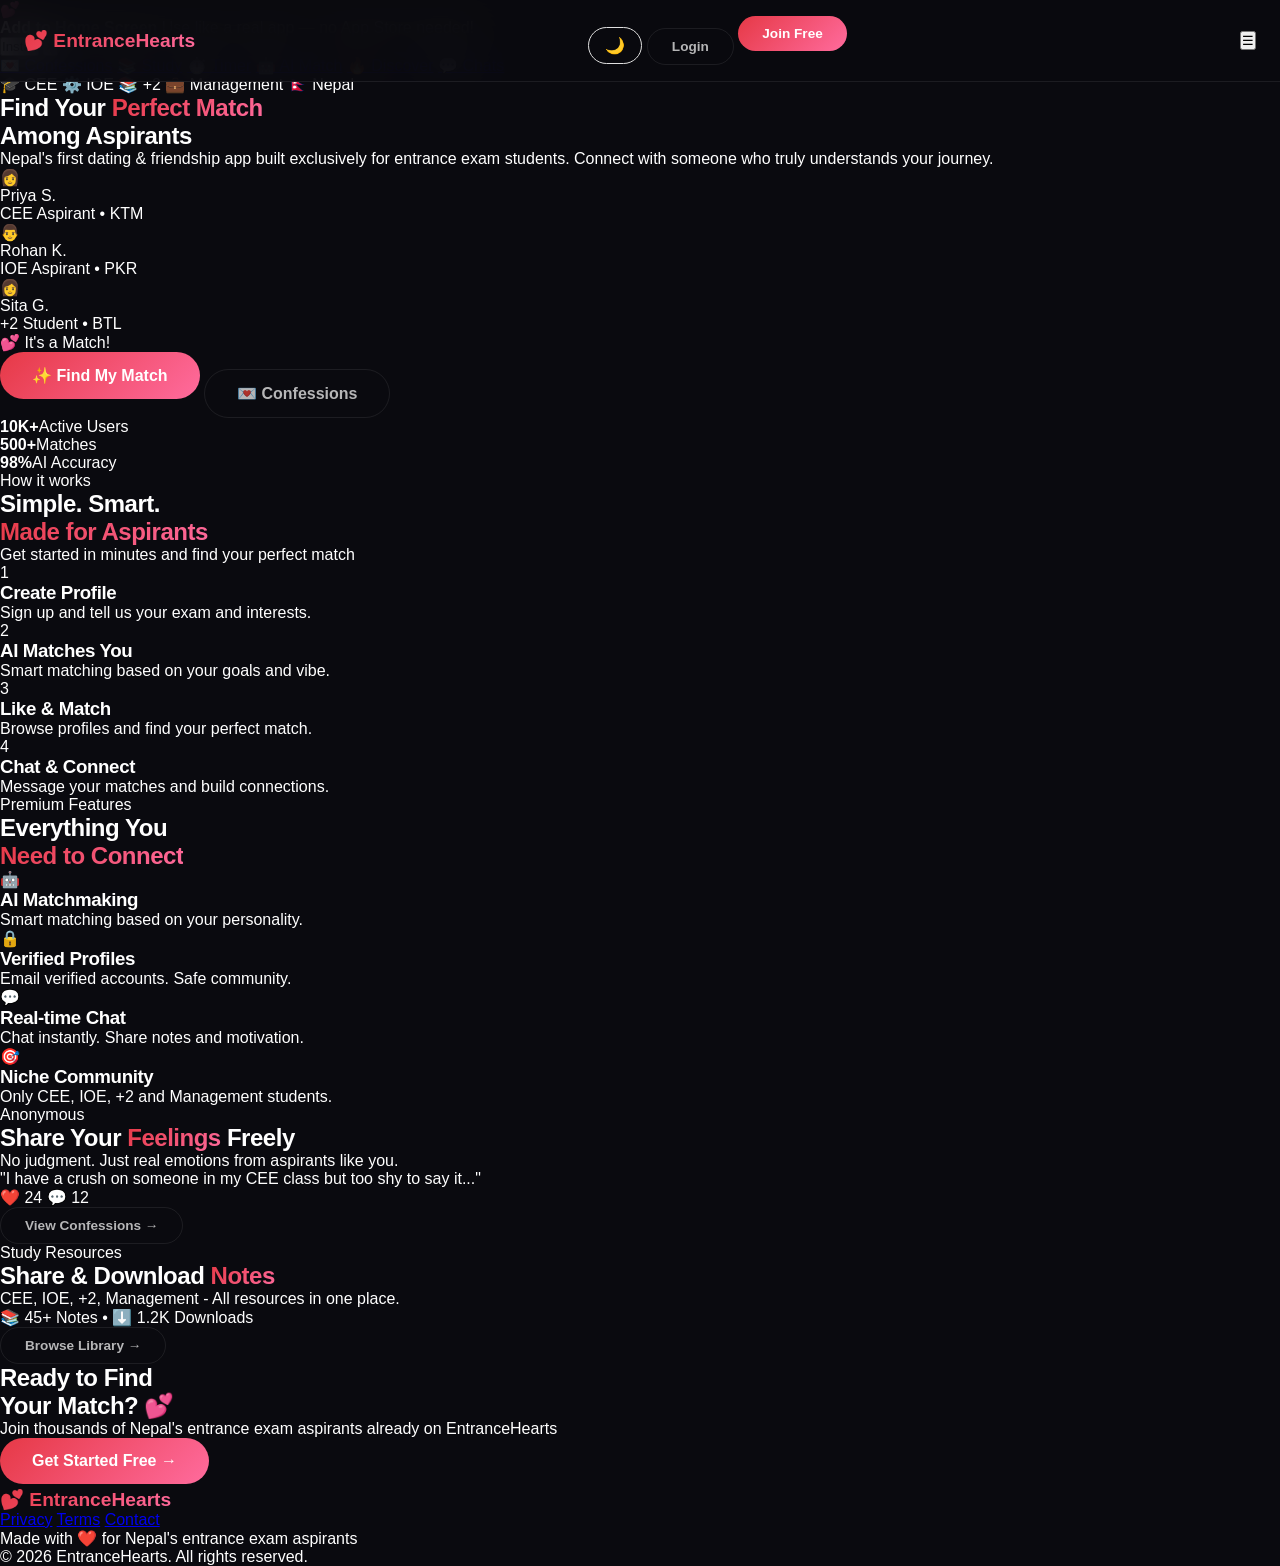
==== commit f1ec27ee: "Update index.html" ====
--- a/index.html
+++ b/index.html
@@ -2,333 +2,297 @@
 <html lang="en">
 <head>
   <meta charset="UTF-8"/>
-  <meta name="viewport" content="width=device-width, initial-scale=1.0"/>
-
-  <!-- ═══ SEO & PWA ENHANCEMENTS ═══ -->
-  <title>EntranceHearts 💕 — Dating App for Nepal CEE IOE +2 Students</title>
+  <meta name="viewport" content="width=device-width, initial-scale=1.0, viewport-fit=cover"/>
+  <meta name="theme-color" content="#e63946"/>
+  <meta name="apple-mobile-web-app-capable" content="yes"/>
+  <meta name="apple-mobile-web-app-status-bar-style" content="black-translucent"/>
+
+  <!-- SEO -->
+  <title>EntranceHearts 💕 — Nepal's #1 Dating App for CEE, IOE & +2 Students</title>
   <meta name="description" content="Nepal's first dating & friendship app for CEE, IOE, +2 and Management entrance exam students. Find your perfect match among aspirants. Free to join!"/>
-  <meta name="keywords" content="Nepal dating app, CEE aspirants, IOE students, +2 Nepal, entrance exam Nepal, nepali students dating, EntranceHearts"/>
+  <meta name="keywords" content="Nepal dating app, CEE aspirants, IOE students, +2 Nepal, entrance exam Nepal"/>
   <meta name="author" content="EntranceHearts"/>
   <meta name="robots" content="index, follow"/>
-  <link rel="canonical" href="https://acharyasaurab91.github.io/entrancehearts/"/>
-
-  <!-- ═══ OPEN GRAPH (WhatsApp / Facebook preview) ═══ -->
+  <link rel="canonical" href="https://entrancehearts.netlify.app/"/>
+
+  <!-- Open Graph / Social Media -->
   <meta property="og:type" content="website"/>
-  <meta property="og:url" content="https://acharyasaurab91.github.io/entrancehearts/"/>
+  <meta property="og:url" content="https://entrancehearts.netlify.app/"/>
   <meta property="og:title" content="EntranceHearts 💕 — Find Your Match Among Nepal Aspirants"/>
-  <meta property="og:description" content="Nepal's first dating app for CEE, IOE, +2 and Management students. Free to join. Real verified profiles only."/>
-  <meta property="og:image" content="https://acharyasaurab91.github.io/entrancehearts/icon-512.png"/>
+  <meta property="og:description" content="Nepal's first dating app for CEE, IOE, +2 and Management students. Free to join!"/>
+  <meta property="og:image" content="/icon-512.png"/>
   <meta property="og:locale" content="ne_NP"/>
-  <meta property="og:site_name" content="EntranceHearts"/>
-
-  <!-- ═══ TWITTER CARD ═══ -->
-  <meta name="twitter:card" content="summary_large_image"/>
-  <meta name="twitter:title" content="EntranceHearts 💕 — Nepal's Aspirant Dating App"/>
-  <meta name="twitter:description" content="Find your match among Nepal's CEE, IOE, +2 and Management students."/>
-  <meta name="twitter:image" content="https://acharyasaurab91.github.io/entrancehearts/icon-512.png"/>
-
-  <!-- ═══ PWA / INSTALL ═══ -->
+
+  <!-- PWA -->
   <link rel="manifest" href="manifest.json"/>
-  <meta name="theme-color" content="#e63946"/>
+  <link rel="apple-touch-icon" href="icon-192.png"/>
   <meta name="mobile-web-app-capable" content="yes"/>
-  <meta name="apple-mobile-web-app-capable" content="yes"/>
-  <meta name="apple-mobile-web-app-status-bar-style" content="black-translucent"/>
-  <meta name="apple-mobile-web-app-title" content="EntranceHearts"/>
-  <link rel="apple-touch-icon" href="icon-192.png"/>
-
-  <link href="https://fonts.googleapis.com/css2?family=Poppins:wght@300;400;600;700;800;900&display=swap" rel="stylesheet"/>
+
+  <!-- Fonts & CSS -->
+  <link href="https://fonts.googleapis.com/css2?family=Inter:opsz,wght@14..32,300;14..32,400;14..32,500;14..32,600;14..32,700;14..32,800&display=swap" rel="stylesheet"/>
   <link rel="stylesheet" href="https://cdnjs.cloudflare.com/ajax/libs/font-awesome/6.4.0/css/all.min.css"/>
-  
-
+  <link rel="stylesheet" href="style.css"/>
 </head>
 <body>
 
-  <!-- PWA INSTALL BANNER -->
+  <!-- PWA Install Banner -->
   <div class="install-banner" id="installBanner">
-    <div style="font-size: 1.8rem; flex-shrink: 0;">💕</div>
+    <div class="install-banner-icon">💕</div>
     <div class="install-banner-text">
       <strong>Add to Home Screen</strong>
       <span>Use like a real app — no App Store needed!</span>
     </div>
     <button class="install-btn" id="installBtn">Install</button>
-    <span class="install-close" id="closeInstallBtn">✕</span>
+    <button class="install-close" id="closeInstallBtn">✕</button>
   </div>
 
-  <!-- NAVBAR -->
+  <!-- Navigation -->
   <nav class="navbar">
-  <div class="logo">💕 EntranceHearts</div>
-  <div style="display: flex; gap: 10px; align-items: center;">
-    <button class="theme-toggle" id="themeToggle" onclick="toggleTheme()">🌙</button>
-    <a href="login.html" class="btn-ghost">Login</a>
-    <a href="signup.html" class="btn-primary">Join Free</a>
-      <a href="confessions.html" class="btn-ghost">💌 Confessions</a>
-      <a href="study.html" class="btn-ghost">📚 Study</a>
-      <a href="timer.html" class="btn-ghost">⏱️ Timer</a>
-    </div>
+    <div class="logo">💕 EntranceHearts</div>
+    <div class="nav-links">
+      <button class="theme-toggle" id="themeToggle" onclick="toggleTheme()" aria-label="Toggle theme">🌙</button>
+      <a href="login.html" class="btn-ghost">Login</a>
+      <a href="signup.html" class="btn-primary">Join Free</a>
+    </div>
+    <button class="mobile-menu-btn" id="mobileMenuBtn" aria-label="Menu">☰</button>
   </nav>
 
-  <!-- HERO SECTION with animated floating cards -->
+  <!-- Mobile Menu -->
+  <div class="mobile-menu" id="mobileMenu">
+    <a href="confessions.html" class="mobile-menu-item">💌 Confessions</a>
+    <a href="study.html" class="mobile-menu-item">📚 Study</a>
+    <a href="timer.html" class="mobile-menu-item">⏱️ Timer</a>
+    <a href="ai-match.html" class="mobile-menu-item">🤖 AI Match</a>
+    <a href="browse.html" class="mobile-menu-item">🔥 Discover</a>
+    <a href="chat.html" class="mobile-menu-item">💬 Chats</a>
+  </div>
+
+  <!-- Hero Section -->
   <section class="hero">
     <div class="hero-glow"></div>
     <div class="hero-badges">
-      <span class="hero-badge">CEE</span>
-      <span class="hero-badge">IOE</span>
-      <span class="hero-badge">+2</span>
-      <span class="hero-badge">Management</span>
+      <span class="hero-badge">🎓 CEE</span>
+      <span class="hero-badge">⚙️ IOE</span>
+      <span class="hero-badge">📚 +2</span>
+      <span class="hero-badge">💼 Management</span>
       <span class="hero-badge">🇳🇵 Nepal</span>
     </div>
-    <h1>Find Your<br/><span>Perfect Match</span><br/>Among Aspirants</h1>
-    <p>Nepal's first dating & friendship app built exclusively for entrance exam students. Connect with someone who truly understands your journey.</p>
-
+    <h1 class="hero-title">Find Your <span class="gradient-text">Perfect Match</span> <br/>Among Aspirants</h1>
+    <p class="hero-subtitle">Nepal's first dating & friendship app built exclusively for entrance exam students. Connect with someone who truly understands your journey.</p>
+
+    <!-- Floating Cards -->
     <div class="floating-cards">
       <div class="float-card">
         <div class="float-avatar">👩</div>
         <div>
           <div class="float-name">Priya S.</div>
-          <div class="float-meta">CEE Aspirant • Kathmandu</div>
+          <div class="float-meta">CEE Aspirant • KTM</div>
         </div>
       </div>
       <div class="float-card">
         <div class="float-avatar">👨</div>
         <div>
           <div class="float-name">Rohan K.</div>
-          <div class="float-meta">IOE Aspirant • Pokhara</div>
+          <div class="float-meta">IOE Aspirant • PKR</div>
         </div>
       </div>
       <div class="float-card">
         <div class="float-avatar">👩</div>
         <div>
           <div class="float-name">Sita G.</div>
-          <div class="float-meta">+2 Student • Butwal</div>
+          <div class="float-meta">+2 Student • BTL</div>
         </div>
       </div>
       <div class="match-pill">💕 It's a Match!</div>
     </div>
 
     <div class="hero-cta">
-      <a href="signup.html" class="btn-primary btn-large">Find My Match 💕</a>
-      <a href="confessions.html" class="btn-ghost">💌 Confessions</a>
-      <a href="#how" class="btn-ghost btn-large">How it Works</a>
-    </div>
+      <a href="signup.html" class="btn-primary btn-large">✨ Find My Match</a>
+      <a href="confessions.html" class="btn-ghost btn-large">💌 Confessions</a>
+    </div>
+
     <div class="hero-stats">
-      <div class="hero-stat"><strong>CEE</strong><span>Aspirants</span></div>
-      <div class="hero-stat"><strong>IOE</strong><span>Students</span></div>
-      <div class="hero-stat"><strong>AI</strong><span>Matching</span></div>
-    </div>
-  </section>
-
-  <!-- HOW IT WORKS -->
+      <div class="hero-stat"><strong>10K+</strong><span>Active Users</span></div>
+      <div class="hero-stat"><strong>500+</strong><span>Matches</span></div>
+      <div class="hero-stat"><strong>98%</strong><span>AI Accuracy</span></div>
+    </div>
+  </section>
+
+  <!-- How It Works -->
   <section class="section" id="how">
-    <div style="text-align:center">
-      <div class="section-tag">How it works</div>
-      <h2>Simple. Smart.<br/><span>Made for Aspirants</span></h2>
+    <div class="section-header">
+      <span class="section-tag">How it works</span>
+      <h2>Simple. Smart.<br/><span class="gradient-text">Made for Aspirants</span></h2>
       <p class="section-sub">Get started in minutes and find your perfect match</p>
     </div>
     <div class="steps-grid">
-      <div class="step-card">
-        <div class="step-number">1</div>
-        <h3>Create Profile</h3>
-        <p>Sign up and tell us your exam, subjects and personality.</p>
-      </div>
-      <div class="step-card">
-        <div class="step-number">2</div>
-        <h3>AI Matches You</h3>
-        <p>Our AI finds people who share your goals and vibe.</p>
-      </div>
-      <div class="step-card">
-        <div class="step-number">3</div>
-        <h3>Like & Match</h3>
-        <p>Browse profiles and match with people you like.</p>
-      </div>
-      <div class="step-card">
-        <div class="step-number">4</div>
-        <h3>Chat & Connect</h3>
-        <p>Message your matches and build real connections.</p>
-      </div>
-    </div>
-  </section>
-
-  <!-- FEATURES -->
+      <div class="step-card"><div class="step-number">1</div><h3>Create Profile</h3><p>Sign up and tell us your exam and interests.</p></div>
+      <div class="step-card"><div class="step-number">2</div><h3>AI Matches You</h3><p>Smart matching based on your goals and vibe.</p></div>
+      <div class="step-card"><div class="step-number">3</div><h3>Like & Match</h3><p>Browse profiles and find your perfect match.</p></div>
+      <div class="step-card"><div class="step-number">4</div><h3>Chat & Connect</h3><p>Message your matches and build connections.</p></div>
+    </div>
+  </section>
+
+  <!-- Features -->
   <section class="section">
-    <div style="text-align:center">
-      <div class="section-tag">Features</div>
-      <h2>Everything You<br/><span>Need to Connect</span></h2>
-      <p class="section-sub">Built specifically for Nepal's entrance exam community</p>
+    <div class="section-header">
+      <span class="section-tag">Premium Features</span>
+      <h2>Everything You<br/><span class="gradient-text">Need to Connect</span></h2>
     </div>
     <div class="features-grid">
-      <div class="feature-card">
-        <div class="feature-icon">🤖</div>
-        <h3>AI Matchmaking</h3>
-        <p>Smart matching based on your exam, goals and personality.</p>
-      </div>
-      <div class="feature-card">
-        <div class="feature-icon">🔒</div>
-        <h3>Verified Profiles</h3>
-        <p>Email verified accounts only. Safe and trusted community.</p>
-      </div>
-      <div class="feature-card">
-        <div class="feature-icon">💬</div>
-        <h3>Real-time Chat</h3>
-        <p>Chat instantly with your matches. Share notes and motivation.</p>
-      </div>
-      <div class="feature-card">
-        <div class="feature-icon">🎯</div>
-        <h3>Niche Community</h3>
-        <p>Only CEE, IOE, +2 and Management students. No random people.</p>
-      </div>
-    </div>
-  </section>
-
-   <!-- SOCIAL SHARE SECTION -->
-  <div class="share-section">
-    <div class="share-card">
-      <h3>💌 Know an aspirant? Share EntranceHearts!</h3>
-      <p>Help your friends find their match too 🇳🇵</p>
-      <div class="share-btns">
-        <button class="share-btn share-wa" id="shareWaBtn">💬 WhatsApp</button>
-        <button class="share-btn share-fb" id="shareFbBtn">📘 Facebook</button>
-        <button class="share-btn share-copy" id="copyLinkBtn">🔗 Copy Link</button>
-      </div>
-      <div class="copy-toast" id="copyToast">✅ Link copied!</div>
-    </div>
-  </div>
-
-  <!-- FINAL CTA -->
+      <div class="feature-card"><div class="feature-icon">🤖</div><h3>AI Matchmaking</h3><p>Smart matching based on your personality.</p></div>
+      <div class="feature-card"><div class="feature-icon">🔒</div><h3>Verified Profiles</h3><p>Email verified accounts. Safe community.</p></div>
+      <div class="feature-card"><div class="feature-icon">💬</div><h3>Real-time Chat</h3><p>Chat instantly. Share notes and motivation.</p></div>
+      <div class="feature-card"><div class="feature-icon">🎯</div><h3>Niche Community</h3><p>Only CEE, IOE, +2 and Management students.</p></div>
+    </div>
+  </section>
+
+  <!-- Confession Wall Preview -->
+  <section class="section confession-preview">
+    <div class="section-header">
+      <span class="section-tag">Anonymous</span>
+      <h2>Share Your <span class="gradient-text">Feelings</span> Freely</h2>
+      <p class="section-sub">No judgment. Just real emotions from aspirants like you.</p>
+    </div>
+    <div class="preview-card">
+      <div class="preview-quote">"I have a crush on someone in my CEE class but too shy to say it..."</div>
+      <div class="preview-reactions">❤️ 24 💬 12</div>
+      <a href="confessions.html" class="btn-ghost">View Confessions →</a>
+    </div>
+  </section>
+
+  <!-- Study Materials Preview -->
+  <section class="section study-preview">
+    <div class="section-header">
+      <span class="section-tag">Study Resources</span>
+      <h2>Share & Download <span class="gradient-text">Notes</span></h2>
+      <p class="section-sub">CEE, IOE, +2, Management - All resources in one place.</p>
+    </div>
+    <div class="preview-card">
+      <div class="preview-stats">📚 45+ Notes • ⬇️ 1.2K Downloads</div>
+      <a href="study.html" class="btn-ghost">Browse Library →</a>
+    </div>
+  </section>
+
+  <!-- CTA Section -->
   <section class="cta-section">
     <h2>Ready to Find<br/>Your Match? 💕</h2>
     <p>Join thousands of Nepal's entrance exam aspirants already on EntranceHearts</p>
     <a href="signup.html" class="btn-primary btn-large">Get Started Free →</a>
   </section>
 
-  <!-- FOOTER -->
+  <!-- Footer -->
   <footer class="footer">
-    <span class="logo">💕 EntranceHearts</span>
-    <p>Made with ❤️ for Nepal's entrance exam aspirants</p>
-    <p style="margin-top: 4px;">© 2026 EntranceHearts. All rights reserved.</p>
+    <div class="footer-content">
+      <span class="logo">💕 EntranceHearts</span>
+      <div class="footer-links">
+        <a href="privacy.html">Privacy</a>
+        <a href="terms.html">Terms</a>
+        <a href="contact.html">Contact</a>
+      </div>
+      <p>Made with ❤️ for Nepal's entrance exam aspirants</p>
+      <p>© 2026 EntranceHearts. All rights reserved.</p>
+    </div>
   </footer>
 
   <script>
-    // App constants & PWA logic
-    const APP_URL = 'https://acharyasaurab91.github.io/entrancehearts/';
-    const SHARE_MSG = '💕 Nepal ko CEE/IOE/+2 students ko lagi dating app — EntranceHearts! Find your match among aspirants 🇳🇵\n';
-
-    // PWA Service Worker registration
+    // PWA & Theme Logic
+    const APP_URL = 'https://entrancehearts.netlify.app/';
+    
+    // Service Worker
     if ('serviceWorker' in navigator) {
       window.addEventListener('load', () => {
-        navigator.serviceWorker.register('/entrancehearts/sw.js').catch(() => {});
+        navigator.serviceWorker.register('/sw.js').catch(() => console.log('SW failed'));
       });
     }
 
-    // PWA Install prompt handling
+    // PWA Install
     let deferredPrompt = null;
     window.addEventListener('beforeinstallprompt', (e) => {
       e.preventDefault();
       deferredPrompt = e;
       setTimeout(() => {
         if (!localStorage.getItem('ehInstallDismissed')) {
-          document.getElementById('installBanner').classList.add('show');
+          document.getElementById('installBanner')?.classList.add('show');
         }
       }, 3000);
     });
 
-    const installBtn = document.getElementById('installBtn');
-    if (installBtn) {
-      installBtn.addEventListener('click', async () => {
-        if (!deferredPrompt) return;
+    document.getElementById('installBtn')?.addEventListener('click', async () => {
+      if (deferredPrompt) {
         deferredPrompt.prompt();
         await deferredPrompt.userChoice;
         deferredPrompt = null;
-        document.getElementById('installBanner').classList.remove('show');
+        document.getElementById('installBanner')?.classList.remove('show');
+      }
+    });
+
+    document.getElementById('closeInstallBtn')?.addEventListener('click', () => {
+      document.getElementById('installBanner')?.classList.remove('show');
+      localStorage.setItem('ehInstallDismissed', 'true');
+    });
+
+    // Dark/Light Mode Toggle
+    function toggleTheme() {
+      const html = document.documentElement;
+      const isDark = html.getAttribute('data-theme') === 'dark';
+      const themeToggle = document.getElementById('themeToggle');
+      
+      if (isDark) {
+        html.removeAttribute('data-theme');
+        localStorage.setItem('theme', 'light');
+        if (themeToggle) themeToggle.textContent = '🌙';
+      } else {
+        html.setAttribute('data-theme', 'dark');
+        localStorage.setItem('theme', 'dark');
+        if (themeToggle) themeToggle.textContent = '☀️';
+      }
+    }
+    
+    const savedTheme = localStorage.getItem('theme');
+    const themeToggle = document.getElementById('themeToggle');
+    if (savedTheme === 'dark') {
+      document.documentElement.setAttribute('data-theme', 'dark');
+      if (themeToggle) themeToggle.textContent = '☀️';
+    }
+
+    // Mobile Menu Toggle
+    const mobileMenuBtn = document.getElementById('mobileMenuBtn');
+    const mobileMenu = document.getElementById('mobileMenu');
+    if (mobileMenuBtn && mobileMenu) {
+      mobileMenuBtn.addEventListener('click', () => {
+        mobileMenu.classList.toggle('open');
+        mobileMenuBtn.textContent = mobileMenu.classList.contains('open') ? '✕' : '☰';
       });
-    }
-
-    window.dismissInstall = function() {
-      document.getElementById('installBanner').classList.remove('show');
-      localStorage.setItem('ehInstallDismissed', 'true');
-    };
-    
-    const closeInstall = document.getElementById('closeInstallBtn');
-    if (closeInstall) closeInstall.addEventListener('click', () => {
-      document.getElementById('installBanner').classList.remove('show');
-      localStorage.setItem('ehInstallDismissed', 'true');
+      document.addEventListener('click', (e) => {
+        if (!mobileMenu.contains(e.target) && !mobileMenuBtn.contains(e.target)) {
+          mobileMenu.classList.remove('open');
+          mobileMenuBtn.textContent = '☰';
+        }
+      });
+    }
+
+    // Navbar scroll effect
+    window.addEventListener('scroll', () => {
+      const navbar = document.querySelector('.navbar');
+      if (navbar && window.scrollY > 50) {
+        navbar.classList.add('scrolled');
+      } else if (navbar) {
+        navbar.classList.remove('scrolled');
+      }
     });
 
     // Share functions
-    window.shareWhatsApp = function() {
-      window.open('https://wa.me/?text=' + encodeURIComponent(SHARE_MSG + APP_URL), '_blank');
-    };
-    window.shareFacebook = function() {
-      window.open('https://www.facebook.com/sharer/sharer.php?u=' + encodeURIComponent(APP_URL), '_blank');
-    };
-    window.copyLink = async function() {
+    window.shareWhatsApp = () => window.open(`https://wa.me/?text=${encodeURIComponent('💕 Join EntranceHearts - Nepal\'s dating app for aspirants! ' + APP_URL)}`, '_blank');
+    window.shareFacebook = () => window.open(`https://www.facebook.com/sharer/sharer.php?u=${encodeURIComponent(APP_URL)}`, '_blank');
+    window.copyLink = async () => {
       try {
         await navigator.clipboard.writeText(APP_URL);
-      } catch {
-        const el = document.createElement('textarea');
-        el.value = APP_URL;
-        document.body.appendChild(el);
-        el.select();
-        document.execCommand('copy');
-        document.body.removeChild(el);
-      }
-      const toast = document.getElementById('copyToast');
-      toast.classList.add('show');
-      setTimeout(() => toast.classList.remove('show'), 2500);
+        const toast = document.getElementById('copyToast');
+        if (toast) toast.classList.add('show');
+        setTimeout(() => toast?.classList.remove('show'), 2000);
+      } catch(e) { alert('Press Ctrl+C to copy'); }
     };
-
-    // Bind share buttons
-    document.getElementById('shareWaBtn')?.addEventListener('click', shareWhatsApp);
-    document.getElementById('shareFbBtn')?.addEventListener('click', shareFacebook);
-    document.getElementById('copyLinkBtn')?.addEventListener('click', copyLink);
   </script>
-
-<script>
-  // Dark/Light Mode Toggle
-  function toggleTheme() {
-    const html = document.documentElement;
-    const currentTheme = html.getAttribute('data-theme');
-    const themeToggle = document.getElementById('themeToggle');
-    
-    if (currentTheme === 'dark') {
-      html.removeAttribute('data-theme');
-      localStorage.setItem('theme', 'light');
-      themeToggle.textContent = '🌙';
-    } else {
-      html.setAttribute('data-theme', 'dark');
-      localStorage.setItem('theme', 'dark');
-      themeToggle.textContent = '☀️';
-    }
-  }
-  
-  // Load saved theme
-  const savedTheme = localStorage.getItem('theme');
-  const themeToggle = document.getElementById('themeToggle');
-  if (savedTheme === 'dark') {
-    document.documentElement.setAttribute('data-theme', 'dark');
-    if (themeToggle) themeToggle.textContent = '☀️';
-  } else {
-    document.documentElement.removeAttribute('data-theme');
-    if (themeToggle) themeToggle.textContent = '🌙';
-  }
-</script>
-        
-  <script>
-  // Page transition effect
-  document.body.classList.add('fade-in');
-  
-  // Add scroll effect to navbar
-  window.addEventListener('scroll', function() {
-    const navbar = document.querySelector('.navbar');
-    if (navbar) {
-      if (window.scrollY > 50) {
-        navbar.classList.add('scrolled');
-      } else {
-        navbar.classList.remove('scrolled');
-      }
-    }
-  });
-  </script>
-
-  
 </body>
 </html>
--- a/style.css
+++ b/style.css
@@ -0,0 +1,718 @@
+/* ========================================
+   ENTRANCEHEARTS - PREMIUM DESIGN SYSTEM
+   ======================================== */
+
+
+/* ========================================
+   DARK/LIGHT MODE VARIABLES
+   ======================================== */
+
+/* Light Mode (Default) */
+:root {
+  --bg-primary: #ffffff;
+  --bg-secondary: #f5f5f5;
+  --bg-card: #f0f0f0;
+  --text-primary: #1a1a2e;
+  --text-secondary: #666666;
+  --text-muted: #999999;
+  --border-color: #e0e0e0;
+  --shadow: 0 4px 16px rgba(0, 0, 0, 0.05);
+}
+
+/* Dark Mode */
+[data-theme="dark"] {
+  --bg-primary: #0a0a0f;
+  --bg-secondary: #1a1a2e;
+  --bg-card: rgba(255, 255, 255, 0.04);
+  --text-primary: #ffffff;
+  --text-secondary: rgba(255, 255, 255, 0.7);
+  --text-muted: rgba(255, 255, 255, 0.4);
+  --border-color: rgba(255, 255, 255, 0.08);
+  --shadow: 0 8px 32px rgba(0, 0, 0, 0.3);
+}
+
+/* Apply variables to body */
+body {
+  background: var(--bg-primary);
+  color: var(--text-primary);
+  transition: background 0.3s ease, color 0.3s ease;
+}
+
+/* Theme Toggle Button */
+.theme-toggle {
+  background: none;
+  border: 1px solid var(--border-color);
+  border-radius: 50px;
+  padding: 8px 16px;
+  cursor: pointer;
+  font-size: 1rem;
+  transition: all 0.3s ease;
+  color: var(--text-primary);
+}
+
+.theme-toggle:hover {
+  border-color: #ff6b9d;
+  transform: scale(1.02);
+}
+
+
+
+
+/* ---------- CSS VARIABLES ---------- */
+:root {
+  /* Colors */
+  --primary: #ff6b9d;
+  --primary-dark: #e63946;
+  --primary-light: #ff8fb3;
+  --secondary: #6c5ce7;
+  --secondary-dark: #5b4bc4;
+  --success: #4caf50;
+  --warning: #ff9800;
+  --error: #f44336;
+  
+  /* Backgrounds */
+  --bg-dark: #0a0a0f;
+  --bg-card: rgba(255, 255, 255, 0.04);
+  --bg-card-hover: rgba(255, 255, 255, 0.06);
+  --bg-elevated: #1a1a2e;
+  
+  /* Borders */
+  --border-light: rgba(255, 255, 255, 0.06);
+  --border-medium: rgba(255, 255, 255, 0.08);
+  --border-glow: rgba(255, 107, 157, 0.3);
+  
+  /* Shadows */
+  --shadow-sm: 0 2px 8px rgba(0, 0, 0, 0.2);
+  --shadow-md: 0 4px 16px rgba(0, 0, 0, 0.3);
+  --shadow-lg: 0 8px 32px rgba(0, 0, 0, 0.4);
+  --shadow-glow: 0 0 20px rgba(230, 57, 70, 0.3);
+  --shadow-glow-lg: 0 0 40px rgba(230, 57, 70, 0.4);
+  
+  /* Gradients */
+  --gradient-primary: linear-gradient(135deg, #e63946, #ff6b9d);
+  --gradient-secondary: linear-gradient(135deg, #6c5ce7, #a29bfe);
+  --gradient-dark: linear-gradient(135deg, #1a1a2e, #0f0f1a);
+  --gradient-gold: linear-gradient(135deg, #f9a825, #ffd54f);
+  
+  /* Spacing */
+  --spacing-xs: 4px;
+  --spacing-sm: 8px;
+  --spacing-md: 16px;
+  --spacing-lg: 24px;
+  --spacing-xl: 32px;
+  --spacing-2xl: 48px;
+  
+  /* Border Radius */
+  --radius-sm: 8px;
+  --radius-md: 12px;
+  --radius-lg: 16px;
+  --radius-xl: 20px;
+  --radius-2xl: 24px;
+  --radius-full: 50px;
+  
+  /* Transitions */
+  --transition-fast: 0.2s ease;
+  --transition-normal: 0.3s cubic-bezier(0.4, 0, 0.2, 1);
+  --transition-slow: 0.5s cubic-bezier(0.4, 0, 0.2, 1);
+  
+  /* Z-Index */
+  --z-dropdown: 100;
+  --z-sticky: 200;
+  --z-modal: 300;
+  --z-toast: 400;
+}
+
+/* ---------- RESET & BASE ---------- */
+* {
+  margin: 0;
+  padding: 0;
+  box-sizing: border-box;
+}
+
+*::selection {
+  background: var(--primary-dark);
+  color: white;
+}
+
+html {
+  scroll-behavior: smooth;
+}
+
+body {
+  font-family: 'Poppins', sans-serif;
+  background: var(--bg-dark);
+  color: #ffffff;
+  overflow-x: hidden;
+  min-height: 100vh;
+}
+
+/* ---------- CUSTOM SCROLLBAR ---------- */
+::-webkit-scrollbar {
+  width: 6px;
+  height: 6px;
+}
+
+::-webkit-scrollbar-track {
+  background: rgba(255, 255, 255, 0.05);
+  border-radius: 10px;
+}
+
+::-webkit-scrollbar-thumb {
+  background: rgba(255, 107, 157, 0.4);
+  border-radius: 10px;
+}
+
+::-webkit-scrollbar-thumb:hover {
+  background: var(--primary);
+}
+
+/* ---------- TYPOGRAPHY ---------- */
+h1, h2, h3, h4, h5, h6 {
+  font-weight: 700;
+  letter-spacing: -0.02em;
+}
+
+.gradient-text {
+  background: var(--gradient-primary);
+  -webkit-background-clip: text;
+  background-clip: text;
+  -webkit-text-fill-color: transparent;
+}
+
+.text-muted {
+  color: rgba(255, 255, 255, 0.4);
+}
+
+/* ---------- PREMIUM NAVBAR ---------- */
+.navbar {
+  position: fixed;
+  top: 0;
+  left: 0;
+  right: 0;
+  z-index: var(--z-sticky);
+  display: flex;
+  justify-content: space-between;
+  align-items: center;
+  padding: var(--spacing-md) var(--spacing-lg);
+  background: rgba(10, 10, 15, 0.92);
+  backdrop-filter: blur(20px);
+  border-bottom: 1px solid var(--border-medium);
+  transition: var(--transition-normal);
+}
+
+.navbar.scrolled {
+  padding: 10px 24px;
+  background: rgba(10, 10, 15, 0.98);
+}
+
+.logo {
+  font-size: 1.2rem;
+  font-weight: 800;
+  background: var(--gradient-primary);
+  -webkit-background-clip: text;
+  background-clip: text;
+  -webkit-text-fill-color: transparent;
+  text-decoration: none;
+  transition: var(--transition-fast);
+}
+
+.logo:hover {
+  transform: scale(1.02);
+}
+
+/* ---------- PREMIUM BUTTONS ---------- */
+.btn-primary {
+  background: var(--gradient-primary);
+  color: white;
+  padding: 10px 24px;
+  border-radius: var(--radius-full);
+  text-decoration: none;
+  font-weight: 600;
+  font-size: 0.85rem;
+  transition: var(--transition-normal);
+  display: inline-block;
+  border: none;
+  cursor: pointer;
+  position: relative;
+  overflow: hidden;
+}
+
+.btn-primary::before {
+  content: '';
+  position: absolute;
+  top: 50%;
+  left: 50%;
+  width: 0;
+  height: 0;
+  border-radius: 50%;
+  background: rgba(255, 255, 255, 0.3);
+  transform: translate(-50%, -50%);
+  transition: width 0.6s, height 0.6s;
+}
+
+.btn-primary:hover::before {
+  width: 200px;
+  height: 200px;
+}
+
+.btn-primary:hover {
+  transform: translateY(-2px);
+  box-shadow: var(--shadow-glow);
+}
+
+.btn-primary:active {
+  transform: translateY(0);
+}
+
+.btn-ghost {
+  color: rgba(255, 255, 255, 0.7);
+  padding: 10px 24px;
+  border-radius: var(--radius-full);
+  text-decoration: none;
+  font-weight: 600;
+  font-size: 0.85rem;
+  transition: var(--transition-normal);
+  display: inline-block;
+  border: 1px solid var(--border-medium);
+  background: transparent;
+  cursor: pointer;
+}
+
+.btn-ghost:hover {
+  border-color: var(--primary);
+  color: var(--primary);
+  transform: translateY(-2px);
+}
+
+.btn-large {
+  padding: 14px 32px;
+  font-size: 1rem;
+  font-weight: 700;
+}
+
+/* ---------- PREMIUM CARDS ---------- */
+.card {
+  background: var(--bg-card);
+  border: 1px solid var(--border-light);
+  border-radius: var(--radius-2xl);
+  padding: var(--spacing-lg);
+  transition: var(--transition-normal);
+  backdrop-filter: blur(10px);
+}
+
+.card:hover {
+  border-color: var(--border-glow);
+  background: var(--bg-card-hover);
+  transform: translateY(-4px);
+}
+
+/* ---------- ANIMATIONS ---------- */
+@keyframes fadeIn {
+  from {
+    opacity: 0;
+    transform: translateY(20px);
+  }
+  to {
+    opacity: 1;
+    transform: translateY(0);
+  }
+}
+
+@keyframes fadeInScale {
+  from {
+    opacity: 0;
+    transform: scale(0.95);
+  }
+  to {
+    opacity: 1;
+    transform: scale(1);
+  }
+}
+
+@keyframes slideInLeft {
+  from {
+    opacity: 0;
+    transform: translateX(-30px);
+  }
+  to {
+    opacity: 1;
+    transform: translateX(0);
+  }
+}
+
+@keyframes slideInRight {
+  from {
+    opacity: 0;
+    transform: translateX(30px);
+  }
+  to {
+    opacity: 1;
+    transform: translateX(0);
+  }
+}
+
+@keyframes pulse {
+  0%, 100% {
+    transform: scale(1);
+  }
+  50% {
+    transform: scale(1.05);
+  }
+}
+
+@keyframes shimmer {
+  0% {
+    background-position: -1000px 0;
+  }
+  100% {
+    background-position: 1000px 0;
+  }
+}
+
+/* Animation Classes */
+.fade-in {
+  animation: fadeIn 0.5s ease forwards;
+}
+
+.fade-in-scale {
+  animation: fadeInScale 0.4s ease forwards;
+}
+
+.slide-in-left {
+  animation: slideInLeft 0.4s ease forwards;
+}
+
+.slide-in-right {
+  animation: slideInRight 0.4s ease forwards;
+}
+
+/* ---------- PREMIUM LOADING STATES ---------- */
+.skeleton {
+  background: linear-gradient(90deg, var(--bg-card) 25%, var(--bg-card-hover) 50%, var(--bg-card) 75%);
+  background-size: 1000px 100%;
+  animation: shimmer 2s infinite;
+  border-radius: var(--radius-md);
+}
+
+.skeleton-text {
+  height: 16px;
+  margin-bottom: 8px;
+  border-radius: var(--radius-sm);
+}
+
+.skeleton-avatar {
+  width: 60px;
+  height: 60px;
+  border-radius: 50%;
+}
+
+.skeleton-card {
+  height: 200px;
+  border-radius: var(--radius-xl);
+}
+
+/* ---------- PREMIUM TOAST ---------- */
+.toast-premium {
+  position: fixed;
+  bottom: 100px;
+  left: 50%;
+  transform: translateX(-50%) translateY(20px);
+  background: var(--bg-elevated);
+  border: 1px solid var(--border-glow);
+  border-radius: var(--radius-full);
+  padding: 12px 24px;
+  color: white;
+  font-size: 0.85rem;
+  font-weight: 500;
+  z-index: var(--z-toast);
+  opacity: 0;
+  transition: var(--transition-normal);
+  box-shadow: var(--shadow-lg);
+  backdrop-filter: blur(12px);
+}
+
+.toast-premium.show {
+  opacity: 1;
+  transform: translateX(-50%) translateY(0);
+}
+
+/* ---------- PREMIUM MODAL ---------- */
+.modal-overlay {
+  position: fixed;
+  top: 0;
+  left: 0;
+  right: 0;
+  bottom: 0;
+  background: rgba(0, 0, 0, 0.8);
+  backdrop-filter: blur(8px);
+  z-index: var(--z-modal);
+  display: flex;
+  align-items: center;
+  justify-content: center;
+  opacity: 0;
+  visibility: hidden;
+  transition: var(--transition-normal);
+}
+
+.modal-overlay.active {
+  opacity: 1;
+  visibility: visible;
+}
+
+.modal-content {
+  background: var(--bg-elevated);
+  border: 1px solid var(--border-glow);
+  border-radius: var(--radius-2xl);
+  padding: var(--spacing-xl);
+  max-width: 400px;
+  width: 90%;
+  transform: scale(0.9);
+  transition: var(--transition-normal);
+}
+
+.modal-overlay.active .modal-content {
+  transform: scale(1);
+}
+
+/* ---------- BOTTOM NAVIGATION ---------- */
+.bottom-nav {
+  position: fixed;
+  bottom: 0;
+  left: 0;
+  right: 0;
+  background: rgba(10, 10, 15, 0.98);
+  backdrop-filter: blur(20px);
+  border-top: 1px solid var(--border-medium);
+  display: flex;
+  justify-content: space-around;
+  padding: 10px 0 20px;
+  z-index: var(--z-sticky);
+}
+
+.nav-item {
+  display: flex;
+  flex-direction: column;
+  align-items: center;
+  gap: 4px;
+  color: rgba(255, 255, 255, 0.3);
+  text-decoration: none;
+  font-size: 0.65rem;
+  font-weight: 600;
+  transition: var(--transition-fast);
+  padding: 6px 12px;
+  border-radius: var(--radius-lg);
+}
+
+.nav-item span:first-child {
+  font-size: 1.3rem;
+}
+
+.nav-item:hover {
+  color: var(--primary);
+  background: rgba(255, 107, 157, 0.1);
+}
+
+.nav-item.active {
+  color: var(--primary);
+}
+
+/* ---------- PREMIUM INPUT FIELDS ---------- */
+.input-group {
+  margin-bottom: var(--spacing-md);
+}
+
+.input-label {
+  display: block;
+  font-size: 0.75rem;
+  font-weight: 600;
+  margin-bottom: var(--spacing-xs);
+  color: rgba(255, 255, 255, 0.5);
+  text-transform: uppercase;
+  letter-spacing: 0.5px;
+}
+
+.input-field {
+  width: 100%;
+  padding: 14px 16px;
+  background: rgba(255, 255, 255, 0.05);
+  border: 1px solid var(--border-medium);
+  border-radius: var(--radius-lg);
+  color: white;
+  font-size: 0.9rem;
+  font-family: 'Poppins', sans-serif;
+  transition: var(--transition-fast);
+}
+
+.input-field:focus {
+  outline: none;
+  border-color: var(--primary);
+  background: rgba(255, 107, 157, 0.05);
+}
+
+.input-field::placeholder {
+  color: rgba(255, 255, 255, 0.2);
+}
+
+/* ---------- PREMIUM BADGES ---------- */
+.badge {
+  display: inline-flex;
+  align-items: center;
+  gap: 6px;
+  padding: 4px 12px;
+  border-radius: var(--radius-full);
+  font-size: 0.7rem;
+  font-weight: 600;
+}
+
+.badge-primary {
+  background: rgba(230, 57, 70, 0.15);
+  border: 1px solid rgba(230, 57, 70, 0.3);
+  color: var(--primary);
+}
+
+.badge-success {
+  background: rgba(76, 175, 80, 0.15);
+  border: 1px solid rgba(76, 175, 80, 0.3);
+  color: var(--success);
+}
+
+.badge-gold {
+  background: rgba(249, 168, 37, 0.15);
+  border: 1px solid rgba(249, 168, 37, 0.3);
+  color: #f9a825;
+}
+
+/* ---------- PREMIUM STATS CARDS ---------- */
+.stats-grid {
+  display: grid;
+  grid-template-columns: repeat(3, 1fr);
+  gap: var(--spacing-md);
+  margin-bottom: var(--spacing-lg);
+}
+
+.stat-card {
+  background: var(--bg-card);
+  border: 1px solid var(--border-light);
+  border-radius: var(--radius-xl);
+  padding: var(--spacing-md);
+  text-align: center;
+  transition: var(--transition-fast);
+}
+
+.stat-card:hover {
+  transform: translateY(-2px);
+  border-color: var(--border-glow);
+}
+
+.stat-value {
+  font-size: 1.5rem;
+  font-weight: 800;
+  background: var(--gradient-primary);
+  -webkit-background-clip: text;
+  background-clip: text;
+  -webkit-text-fill-color: transparent;
+}
+
+.stat-label {
+  font-size: 0.7rem;
+  color: rgba(255, 255, 255, 0.4);
+}
+
+/* ---------- RESPONSIVE ---------- */
+@media (max-width: 600px) {
+  :root {
+    --spacing-lg: 20px;
+    --spacing-xl: 24px;
+  }
+  
+  .stats-grid {
+    gap: var(--spacing-sm);
+  }
+  
+  .stat-value {
+    font-size: 1.2rem;
+  }
+}
+
+/* ---------- PREMIUM GLOW EFFECTS ---------- */
+.glow {
+  position: relative;
+  overflow: hidden;
+}
+
+.glow::after {
+  content: '';
+  position: absolute;
+  top: -50%;
+  left: -50%;
+  width: 200%;
+  height: 200%;
+  background: radial-gradient(circle, rgba(255, 107, 157, 0.1) 0%, transparent 70%);
+  opacity: 0;
+  transition: opacity 0.5s;
+  pointer-events: none;
+}
+
+.glow:hover::after {
+  opacity: 1;
+}
+
+/* ---------- PAGE CONTAINER ---------- */
+.container {
+  max-width: 600px;
+  margin: 0 auto;
+  padding: 80px var(--spacing-lg) 100px;
+}
+
+/* ---------- SECTION HEADERS ---------- */
+.section-title {
+  font-size: 1.6rem;
+  font-weight: 800;
+  margin-bottom: var(--spacing-xs);
+  background: var(--gradient-primary);
+  -webkit-background-clip: text;
+  background-clip: text;
+  -webkit-text-fill-color: transparent;
+}
+
+.section-subtitle {
+  color: rgba(255, 255, 255, 0.4);
+  font-size: 0.85rem;
+  margin-bottom: var(--spacing-lg);
+}
+
+
+/* Page loader animation */
+.page-loader {
+  position: fixed;
+  top: 0;
+  left: 0;
+  right: 0;
+  bottom: 0;
+  background: var(--bg-dark);
+  z-index: 1000;
+  display: flex;
+  align-items: center;
+  justify-content: center;
+  transition: opacity 0.5s, visibility 0.5s;
+}
+
+.page-loader.hide {
+  opacity: 0;
+  visibility: hidden;
+}
+
+.loader-spinner {
+  width: 50px;
+  height: 50px;
+  border: 3px solid rgba(255, 107, 157, 0.2);
+  border-top: 3px solid var(--primary);
+  border-radius: 50%;
+  animation: spin 1s linear infinite;
+}
+
+@keyframes spin {
+  0% { transform: rotate(0deg); }
+  100% { transform: rotate(360deg); }
+}
+
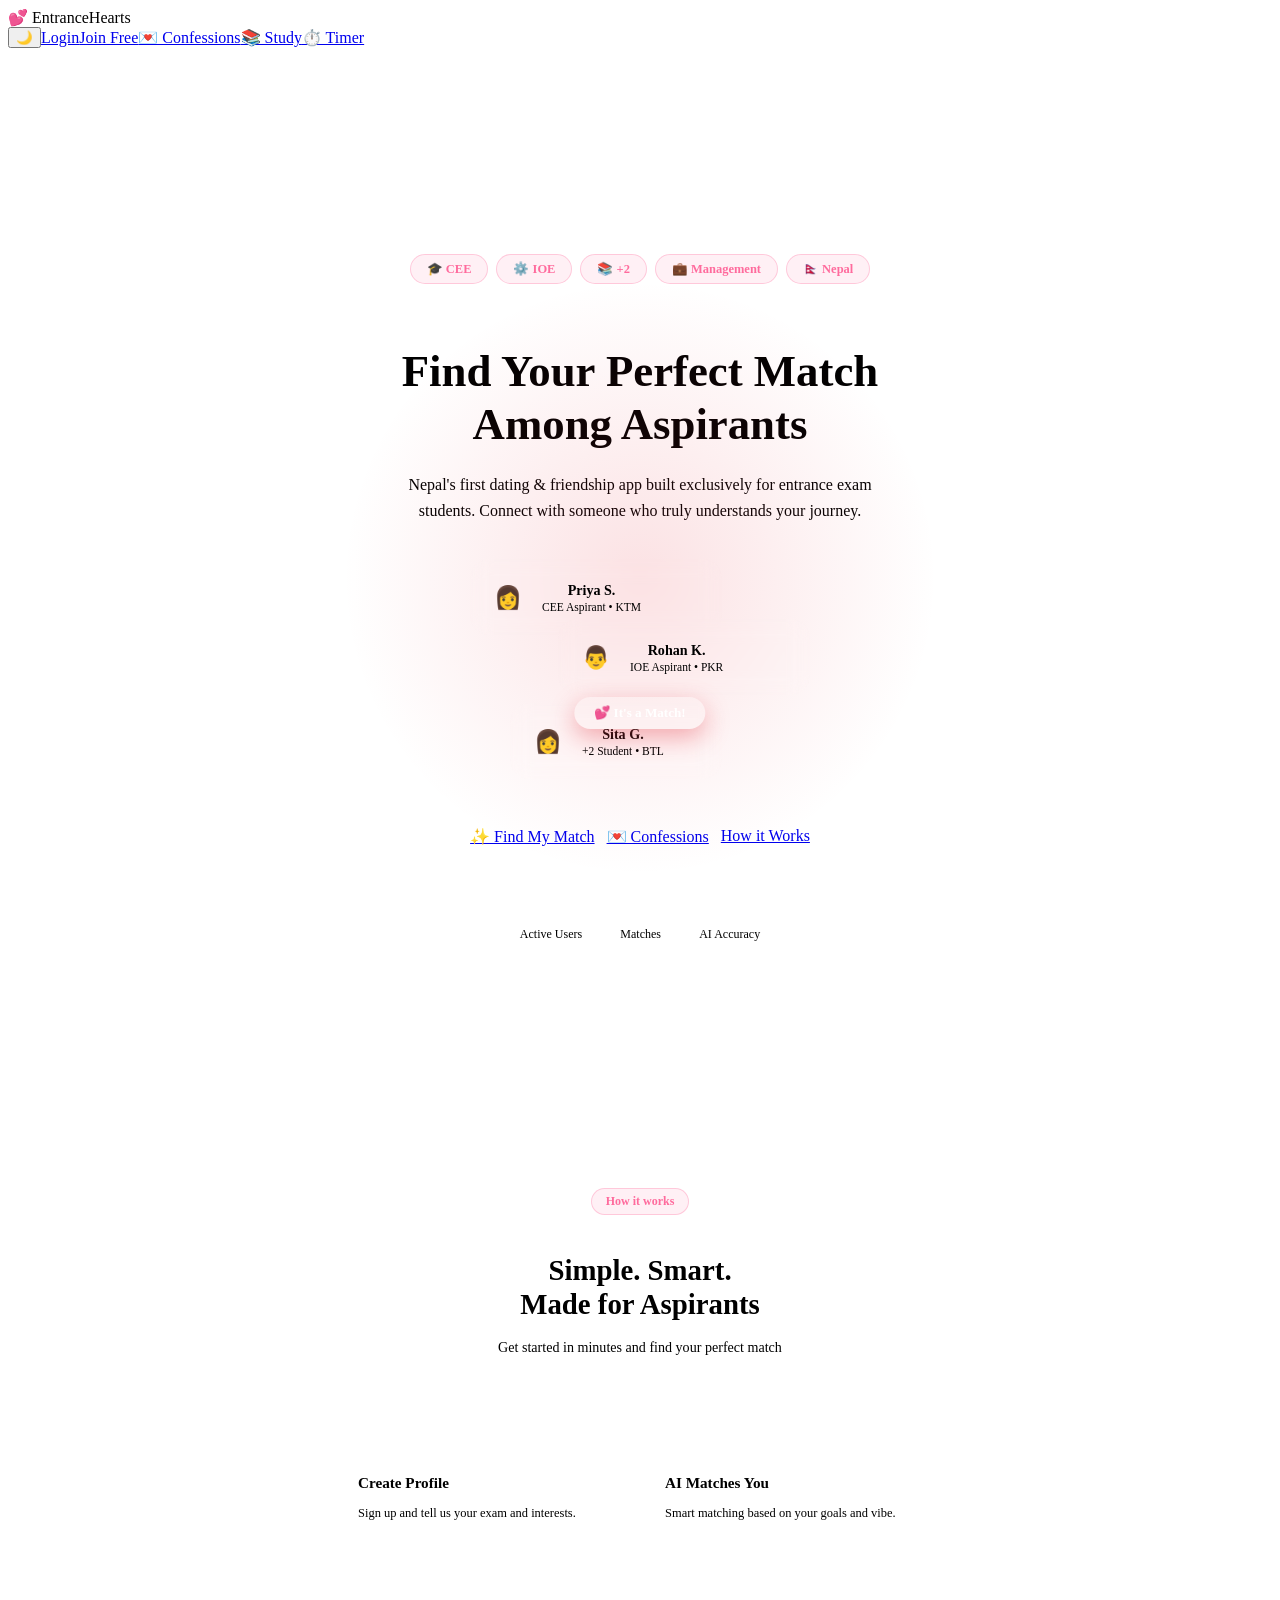
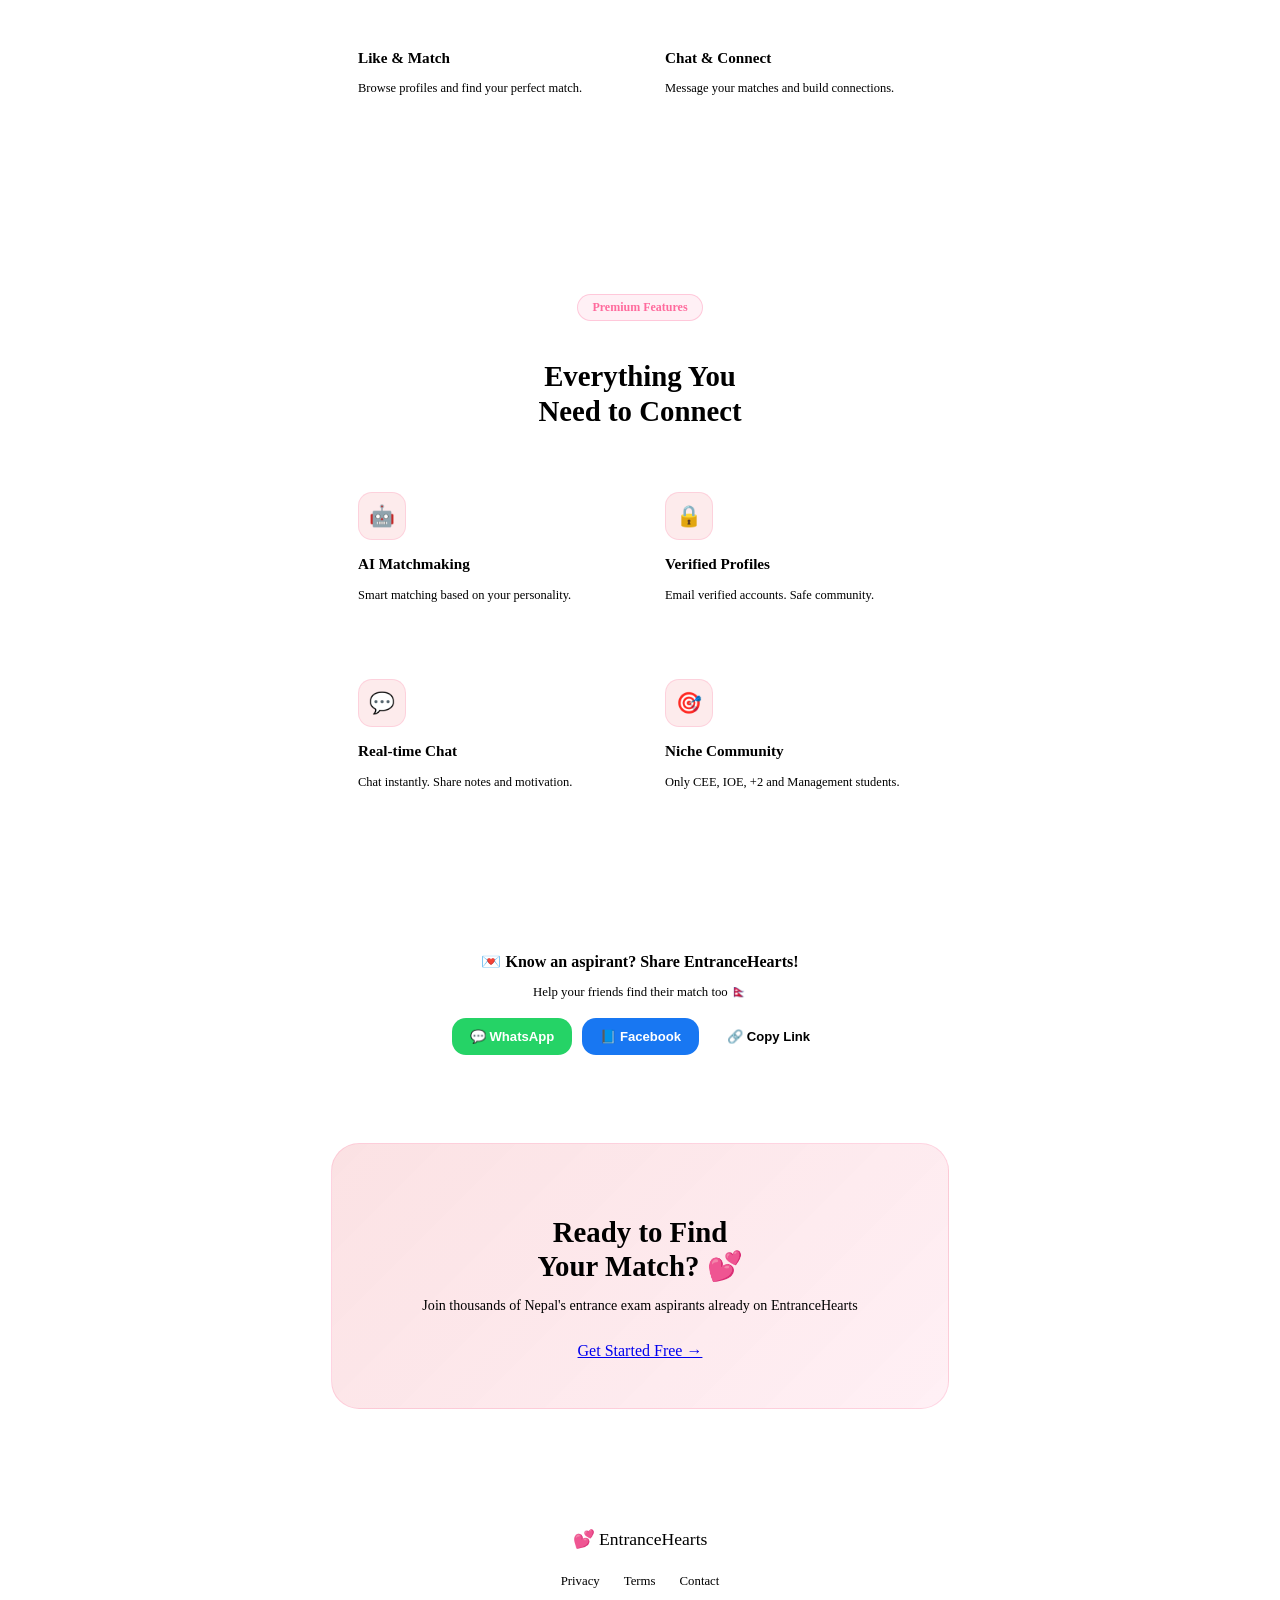
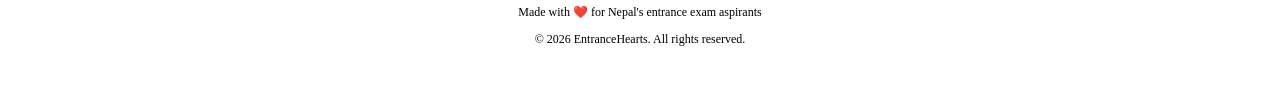
==== commit bee92c24: "Update index.html" ====
--- a/index.html
+++ b/index.html
@@ -3,21 +3,18 @@
 <head>
   <meta charset="UTF-8"/>
   <meta name="viewport" content="width=device-width, initial-scale=1.0, viewport-fit=cover"/>
-  <meta name="theme-color" content="#e63946"/>
-  <meta name="apple-mobile-web-app-capable" content="yes"/>
-  <meta name="apple-mobile-web-app-status-bar-style" content="black-translucent"/>
 
   <!-- SEO -->
   <title>EntranceHearts 💕 — Nepal's #1 Dating App for CEE, IOE & +2 Students</title>
   <meta name="description" content="Nepal's first dating & friendship app for CEE, IOE, +2 and Management entrance exam students. Find your perfect match among aspirants. Free to join!"/>
-  <meta name="keywords" content="Nepal dating app, CEE aspirants, IOE students, +2 Nepal, entrance exam Nepal"/>
+  <meta name="keywords" content="Nepal dating app, CEE aspirants, IOE students, +2 Nepal"/>
   <meta name="author" content="EntranceHearts"/>
   <meta name="robots" content="index, follow"/>
-  <link rel="canonical" href="https://entrancehearts.netlify.app/"/>
-
-  <!-- Open Graph / Social Media -->
+  <link rel="canonical" href="https://entrancehearts.vercel.app/"/>
+
+  <!-- Open Graph -->
   <meta property="og:type" content="website"/>
-  <meta property="og:url" content="https://entrancehearts.netlify.app/"/>
+  <meta property="og:url" content="https://entrancehearts.vercel.app/"/>
   <meta property="og:title" content="EntranceHearts 💕 — Find Your Match Among Nepal Aspirants"/>
   <meta property="og:description" content="Nepal's first dating app for CEE, IOE, +2 and Management students. Free to join!"/>
   <meta property="og:image" content="/icon-512.png"/>
@@ -25,11 +22,15 @@
 
   <!-- PWA -->
   <link rel="manifest" href="manifest.json"/>
+  <meta name="theme-color" content="#e63946"/>
+  <meta name="mobile-web-app-capable" content="yes"/>
+  <meta name="apple-mobile-web-app-capable" content="yes"/>
+  <meta name="apple-mobile-web-app-status-bar-style" content="black-translucent"/>
+  <meta name="apple-mobile-web-app-title" content="EntranceHearts"/>
   <link rel="apple-touch-icon" href="icon-192.png"/>
-  <meta name="mobile-web-app-capable" content="yes"/>
 
   <!-- Fonts & CSS -->
-  <link href="https://fonts.googleapis.com/css2?family=Inter:opsz,wght@14..32,300;14..32,400;14..32,500;14..32,600;14..32,700;14..32,800&display=swap" rel="stylesheet"/>
+  <link href="https://fonts.googleapis.com/css2?family=Poppins:wght@300;400;500;600;700;800;900&display=swap" rel="stylesheet"/>
   <link rel="stylesheet" href="https://cdnjs.cloudflare.com/ajax/libs/font-awesome/6.4.0/css/all.min.css"/>
   <link rel="stylesheet" href="style.css"/>
 </head>
@@ -46,23 +47,27 @@
     <button class="install-close" id="closeInstallBtn">✕</button>
   </div>
 
-  <!-- Navigation -->
+  <!-- Navbar -->
   <nav class="navbar">
     <div class="logo">💕 EntranceHearts</div>
     <div class="nav-links">
-      <button class="theme-toggle" id="themeToggle" onclick="toggleTheme()" aria-label="Toggle theme">🌙</button>
+      <button class="theme-toggle" id="themeToggle" onclick="toggleTheme()">🌙</button>
       <a href="login.html" class="btn-ghost">Login</a>
       <a href="signup.html" class="btn-primary">Join Free</a>
-    </div>
-    <button class="mobile-menu-btn" id="mobileMenuBtn" aria-label="Menu">☰</button>
+      <a href="confessions.html" class="btn-ghost">💌 Confessions</a>
+      <a href="study.html" class="btn-ghost">📚 Study</a>
+      <a href="timer.html" class="btn-ghost">⏱️ Timer</a>
+    </div>
+    <button class="mobile-menu-btn" id="mobileMenuBtn">☰</button>
   </nav>
 
   <!-- Mobile Menu -->
   <div class="mobile-menu" id="mobileMenu">
+    <a href="login.html" class="mobile-menu-item">🔐 Login</a>
+    <a href="signup.html" class="mobile-menu-item">✨ Join Free</a>
     <a href="confessions.html" class="mobile-menu-item">💌 Confessions</a>
     <a href="study.html" class="mobile-menu-item">📚 Study</a>
     <a href="timer.html" class="mobile-menu-item">⏱️ Timer</a>
-    <a href="ai-match.html" class="mobile-menu-item">🤖 AI Match</a>
     <a href="browse.html" class="mobile-menu-item">🔥 Discover</a>
     <a href="chat.html" class="mobile-menu-item">💬 Chats</a>
   </div>
@@ -77,10 +82,9 @@
       <span class="hero-badge">💼 Management</span>
       <span class="hero-badge">🇳🇵 Nepal</span>
     </div>
-    <h1 class="hero-title">Find Your <span class="gradient-text">Perfect Match</span> <br/>Among Aspirants</h1>
+    <h1 class="hero-title">Find Your <span class="gradient-text">Perfect Match</span><br/>Among Aspirants</h1>
     <p class="hero-subtitle">Nepal's first dating & friendship app built exclusively for entrance exam students. Connect with someone who truly understands your journey.</p>
 
-    <!-- Floating Cards -->
     <div class="floating-cards">
       <div class="float-card">
         <div class="float-avatar">👩</div>
@@ -109,6 +113,7 @@
     <div class="hero-cta">
       <a href="signup.html" class="btn-primary btn-large">✨ Find My Match</a>
       <a href="confessions.html" class="btn-ghost btn-large">💌 Confessions</a>
+      <a href="#how" class="btn-ghost btn-large">How it Works</a>
     </div>
 
     <div class="hero-stats">
@@ -147,32 +152,19 @@
     </div>
   </section>
 
-  <!-- Confession Wall Preview -->
-  <section class="section confession-preview">
-    <div class="section-header">
-      <span class="section-tag">Anonymous</span>
-      <h2>Share Your <span class="gradient-text">Feelings</span> Freely</h2>
-      <p class="section-sub">No judgment. Just real emotions from aspirants like you.</p>
-    </div>
-    <div class="preview-card">
-      <div class="preview-quote">"I have a crush on someone in my CEE class but too shy to say it..."</div>
-      <div class="preview-reactions">❤️ 24 💬 12</div>
-      <a href="confessions.html" class="btn-ghost">View Confessions →</a>
-    </div>
-  </section>
-
-  <!-- Study Materials Preview -->
-  <section class="section study-preview">
-    <div class="section-header">
-      <span class="section-tag">Study Resources</span>
-      <h2>Share & Download <span class="gradient-text">Notes</span></h2>
-      <p class="section-sub">CEE, IOE, +2, Management - All resources in one place.</p>
-    </div>
-    <div class="preview-card">
-      <div class="preview-stats">📚 45+ Notes • ⬇️ 1.2K Downloads</div>
-      <a href="study.html" class="btn-ghost">Browse Library →</a>
-    </div>
-  </section>
+  <!-- Share Section -->
+  <div class="share-section">
+    <div class="share-card">
+      <h3>💌 Know an aspirant? Share EntranceHearts!</h3>
+      <p>Help your friends find their match too 🇳🇵</p>
+      <div class="share-btns">
+        <button class="share-btn share-wa" id="shareWaBtn">💬 WhatsApp</button>
+        <button class="share-btn share-fb" id="shareFbBtn">📘 Facebook</button>
+        <button class="share-btn share-copy" id="copyLinkBtn">🔗 Copy Link</button>
+      </div>
+      <div class="copy-toast" id="copyToast">✅ Link copied!</div>
+    </div>
+  </div>
 
   <!-- CTA Section -->
   <section class="cta-section">
@@ -186,9 +178,9 @@
     <div class="footer-content">
       <span class="logo">💕 EntranceHearts</span>
       <div class="footer-links">
-        <a href="privacy.html">Privacy</a>
-        <a href="terms.html">Terms</a>
-        <a href="contact.html">Contact</a>
+        <a href="#">Privacy</a>
+        <a href="#">Terms</a>
+        <a href="#">Contact</a>
       </div>
       <p>Made with ❤️ for Nepal's entrance exam aspirants</p>
       <p>© 2026 EntranceHearts. All rights reserved.</p>
@@ -196,8 +188,8 @@
   </footer>
 
   <script>
-    // PWA & Theme Logic
-    const APP_URL = 'https://entrancehearts.netlify.app/';
+    // App constants
+    const APP_URL = 'https://entrancehearts.vercel.app/';
     
     // Service Worker
     if ('serviceWorker' in navigator) {
@@ -256,7 +248,7 @@
       if (themeToggle) themeToggle.textContent = '☀️';
     }
 
-    // Mobile Menu Toggle
+    // Mobile Menu
     const mobileMenuBtn = document.getElementById('mobileMenuBtn');
     const mobileMenu = document.getElementById('mobileMenu');
     if (mobileMenuBtn && mobileMenu) {
@@ -293,6 +285,10 @@
         setTimeout(() => toast?.classList.remove('show'), 2000);
       } catch(e) { alert('Press Ctrl+C to copy'); }
     };
+
+    document.getElementById('shareWaBtn')?.addEventListener('click', shareWhatsApp);
+    document.getElementById('shareFbBtn')?.addEventListener('click', shareFacebook);
+    document.getElementById('copyLinkBtn')?.addEventListener('click', copyLink);
   </script>
 </body>
 </html>
--- a/style.css
+++ b/style.css
@@ -1,718 +1,556 @@
 /* ========================================
-   ENTRANCEHEARTS - PREMIUM DESIGN SYSTEM
+   ADDITIONAL STYLES FOR NEW INDEX.HTML
    ======================================== */
 
-
-/* ========================================
-   DARK/LIGHT MODE VARIABLES
-   ======================================== */
-
-/* Light Mode (Default) */
-:root {
-  --bg-primary: #ffffff;
-  --bg-secondary: #f5f5f5;
-  --bg-card: #f0f0f0;
-  --text-primary: #1a1a2e;
-  --text-secondary: #666666;
-  --text-muted: #999999;
-  --border-color: #e0e0e0;
-  --shadow: 0 4px 16px rgba(0, 0, 0, 0.05);
-}
-
-/* Dark Mode */
-[data-theme="dark"] {
-  --bg-primary: #0a0a0f;
-  --bg-secondary: #1a1a2e;
-  --bg-card: rgba(255, 255, 255, 0.04);
-  --text-primary: #ffffff;
-  --text-secondary: rgba(255, 255, 255, 0.7);
-  --text-muted: rgba(255, 255, 255, 0.4);
-  --border-color: rgba(255, 255, 255, 0.08);
-  --shadow: 0 8px 32px rgba(0, 0, 0, 0.3);
-}
-
-/* Apply variables to body */
-body {
-  background: var(--bg-primary);
-  color: var(--text-primary);
-  transition: background 0.3s ease, color 0.3s ease;
-}
-
-/* Theme Toggle Button */
-.theme-toggle {
+/* Navbar Links */
+.nav-links {
+  display: flex;
+  gap: var(--spacing-sm);
+  align-items: center;
+}
+
+/* Mobile Menu Button */
+.mobile-menu-btn {
+  display: none;
   background: none;
   border: 1px solid var(--border-color);
+  border-radius: var(--radius-md);
+  padding: 8px 12px;
+  font-size: 1.2rem;
+  cursor: pointer;
+  color: var(--text-primary);
+}
+
+/* Mobile Menu */
+.mobile-menu {
+  position: fixed;
+  top: 70px;
+  right: -100%;
+  width: 250px;
+  background: var(--bg-primary);
+  backdrop-filter: blur(20px);
+  border: 1px solid var(--border-color);
+  border-radius: var(--radius-lg);
+  padding: var(--spacing-md);
+  z-index: 99;
+  transition: right 0.3s ease;
+  box-shadow: var(--shadow);
+}
+
+.mobile-menu.open {
+  right: var(--spacing-md);
+}
+
+.mobile-menu-item {
+  display: block;
+  padding: var(--spacing-sm) var(--spacing-md);
+  color: var(--text-primary);
+  text-decoration: none;
+  border-radius: var(--radius-md);
+  transition: var(--transition-fast);
+}
+
+.mobile-menu-item:hover {
+  background: var(--bg-card);
+  color: var(--primary);
+}
+
+/* Hero Section */
+.hero {
+  min-height: 100vh;
+  display: flex;
+  flex-direction: column;
+  align-items: center;
+  justify-content: center;
+  padding: 100px 24px 60px;
+  text-align: center;
+  position: relative;
+  overflow: hidden;
+}
+
+.hero-glow {
+  position: absolute;
+  width: 600px;
+  height: 600px;
+  border-radius: 50%;
+  background: radial-gradient(circle, rgba(230, 57, 70, 0.15) 0%, transparent 70%);
+  top: 50%;
+  left: 50%;
+  transform: translate(-50%, -50%);
+  pointer-events: none;
+}
+
+.hero-badges {
+  display: flex;
+  gap: 8px;
+  justify-content: center;
+  flex-wrap: wrap;
+  margin-bottom: 24px;
+}
+
+.hero-badge {
+  background: rgba(255, 107, 157, 0.1);
+  border: 1px solid rgba(255, 107, 157, 0.3);
+  color: #ff6b9d;
+  padding: 6px 16px;
   border-radius: 50px;
-  padding: 8px 16px;
-  cursor: pointer;
+  font-size: 0.78rem;
+  font-weight: 600;
+}
+
+.hero-title {
+  font-size: 2.8rem;
+  font-weight: 900;
+  line-height: 1.2;
+  margin-bottom: 20px;
+}
+
+.hero-subtitle {
+  color: var(--text-secondary);
   font-size: 1rem;
-  transition: all 0.3s ease;
-  color: var(--text-primary);
-}
-
-.theme-toggle:hover {
-  border-color: #ff6b9d;
-  transform: scale(1.02);
-}
-
-
-
-
-/* ---------- CSS VARIABLES ---------- */
-:root {
-  /* Colors */
-  --primary: #ff6b9d;
-  --primary-dark: #e63946;
-  --primary-light: #ff8fb3;
-  --secondary: #6c5ce7;
-  --secondary-dark: #5b4bc4;
-  --success: #4caf50;
-  --warning: #ff9800;
-  --error: #f44336;
-  
-  /* Backgrounds */
-  --bg-dark: #0a0a0f;
-  --bg-card: rgba(255, 255, 255, 0.04);
-  --bg-card-hover: rgba(255, 255, 255, 0.06);
-  --bg-elevated: #1a1a2e;
-  
-  /* Borders */
-  --border-light: rgba(255, 255, 255, 0.06);
-  --border-medium: rgba(255, 255, 255, 0.08);
-  --border-glow: rgba(255, 107, 157, 0.3);
-  
-  /* Shadows */
-  --shadow-sm: 0 2px 8px rgba(0, 0, 0, 0.2);
-  --shadow-md: 0 4px 16px rgba(0, 0, 0, 0.3);
-  --shadow-lg: 0 8px 32px rgba(0, 0, 0, 0.4);
-  --shadow-glow: 0 0 20px rgba(230, 57, 70, 0.3);
-  --shadow-glow-lg: 0 0 40px rgba(230, 57, 70, 0.4);
-  
-  /* Gradients */
-  --gradient-primary: linear-gradient(135deg, #e63946, #ff6b9d);
-  --gradient-secondary: linear-gradient(135deg, #6c5ce7, #a29bfe);
-  --gradient-dark: linear-gradient(135deg, #1a1a2e, #0f0f1a);
-  --gradient-gold: linear-gradient(135deg, #f9a825, #ffd54f);
-  
-  /* Spacing */
-  --spacing-xs: 4px;
-  --spacing-sm: 8px;
-  --spacing-md: 16px;
-  --spacing-lg: 24px;
-  --spacing-xl: 32px;
-  --spacing-2xl: 48px;
-  
-  /* Border Radius */
-  --radius-sm: 8px;
-  --radius-md: 12px;
-  --radius-lg: 16px;
-  --radius-xl: 20px;
-  --radius-2xl: 24px;
-  --radius-full: 50px;
-  
-  /* Transitions */
-  --transition-fast: 0.2s ease;
-  --transition-normal: 0.3s cubic-bezier(0.4, 0, 0.2, 1);
-  --transition-slow: 0.5s cubic-bezier(0.4, 0, 0.2, 1);
-  
-  /* Z-Index */
-  --z-dropdown: 100;
-  --z-sticky: 200;
-  --z-modal: 300;
-  --z-toast: 400;
-}
-
-/* ---------- RESET & BASE ---------- */
-* {
-  margin: 0;
-  padding: 0;
-  box-sizing: border-box;
-}
-
-*::selection {
-  background: var(--primary-dark);
-  color: white;
-}
-
-html {
-  scroll-behavior: smooth;
-}
-
-body {
-  font-family: 'Poppins', sans-serif;
-  background: var(--bg-dark);
-  color: #ffffff;
-  overflow-x: hidden;
-  min-height: 100vh;
-}
-
-/* ---------- CUSTOM SCROLLBAR ---------- */
-::-webkit-scrollbar {
-  width: 6px;
-  height: 6px;
-}
-
-::-webkit-scrollbar-track {
-  background: rgba(255, 255, 255, 0.05);
-  border-radius: 10px;
-}
-
-::-webkit-scrollbar-thumb {
-  background: rgba(255, 107, 157, 0.4);
-  border-radius: 10px;
-}
-
-::-webkit-scrollbar-thumb:hover {
-  background: var(--primary);
-}
-
-/* ---------- TYPOGRAPHY ---------- */
-h1, h2, h3, h4, h5, h6 {
-  font-weight: 700;
-  letter-spacing: -0.02em;
-}
-
-.gradient-text {
-  background: var(--gradient-primary);
-  -webkit-background-clip: text;
-  background-clip: text;
-  -webkit-text-fill-color: transparent;
-}
-
-.text-muted {
-  color: rgba(255, 255, 255, 0.4);
-}
-
-/* ---------- PREMIUM NAVBAR ---------- */
-.navbar {
-  position: fixed;
-  top: 0;
-  left: 0;
-  right: 0;
-  z-index: var(--z-sticky);
-  display: flex;
-  justify-content: space-between;
-  align-items: center;
-  padding: var(--spacing-md) var(--spacing-lg);
-  background: rgba(10, 10, 15, 0.92);
-  backdrop-filter: blur(20px);
-  border-bottom: 1px solid var(--border-medium);
-  transition: var(--transition-normal);
-}
-
-.navbar.scrolled {
-  padding: 10px 24px;
-  background: rgba(10, 10, 15, 0.98);
-}
-
-.logo {
-  font-size: 1.2rem;
+  line-height: 1.6;
+  max-width: 500px;
+  margin: 0 auto 36px;
+}
+
+.hero-cta {
+  display: flex;
+  gap: 12px;
+  justify-content: center;
+  flex-wrap: wrap;
+  margin-bottom: 48px;
+}
+
+.hero-stats {
+  display: flex;
+  gap: 32px;
+  justify-content: center;
+}
+
+.hero-stat strong {
+  display: block;
+  font-size: 1.6rem;
   font-weight: 800;
   background: var(--gradient-primary);
   -webkit-background-clip: text;
   background-clip: text;
   -webkit-text-fill-color: transparent;
-  text-decoration: none;
-  transition: var(--transition-fast);
-}
-
-.logo:hover {
-  transform: scale(1.02);
-}
-
-/* ---------- PREMIUM BUTTONS ---------- */
-.btn-primary {
+}
+
+.hero-stat span {
+  font-size: 0.75rem;
+  color: var(--text-muted);
+}
+
+/* Floating Cards */
+.floating-cards {
+  position: relative;
+  width: 100%;
+  max-width: 340px;
+  height: 220px;
+  margin: 0 auto 48px;
+}
+
+.float-card {
+  position: absolute;
+  background: var(--bg-card);
+  backdrop-filter: blur(10px);
+  border: 1px solid var(--border-color);
+  border-radius: 20px;
+  padding: 16px;
+  display: flex;
+  align-items: center;
+  gap: 12px;
+  width: 220px;
+  animation: float 3s ease-in-out infinite;
+}
+
+.float-card:nth-child(1) { top: 0; left: 0; animation-delay: 0s; }
+.float-card:nth-child(2) { top: 60px; right: 0; animation-delay: 1s; }
+.float-card:nth-child(3) { bottom: 0; left: 40px; animation-delay: 0.5s; width: 180px; }
+
+@keyframes float {
+  0%, 100% { transform: translateY(0); }
+  50% { transform: translateY(-8px); }
+}
+
+.float-avatar {
+  width: 44px;
+  height: 44px;
+  border-radius: 50%;
+  background: var(--gradient-primary);
+  display: flex;
+  align-items: center;
+  justify-content: center;
+  font-size: 1.4rem;
+}
+
+.float-name { font-size: 0.88rem; font-weight: 600; }
+.float-meta { font-size: 0.72rem; color: var(--text-muted); margin-top: 2px; }
+
+.match-pill {
+  position: absolute;
+  bottom: 50px;
+  left: 50%;
+  transform: translateX(-50%);
   background: var(--gradient-primary);
   color: white;
-  padding: 10px 24px;
-  border-radius: var(--radius-full);
-  text-decoration: none;
+  padding: 8px 20px;
+  border-radius: 50px;
+  font-size: 0.82rem;
+  font-weight: 700;
+  white-space: nowrap;
+  box-shadow: 0 8px 24px rgba(230, 57, 70, 0.4);
+  animation: pulse 2s ease-in-out infinite;
+}
+
+@keyframes pulse {
+  0%, 100% { transform: translateX(-50%) scale(1); }
+  50% { transform: translateX(-50%) scale(1.05); }
+}
+
+/* Sections */
+.section {
+  padding: 80px 24px;
+  max-width: 600px;
+  margin: 0 auto;
+}
+
+.section-header {
+  text-align: center;
+  margin-bottom: 40px;
+}
+
+.section-tag {
+  display: inline-block;
+  background: rgba(255, 107, 157, 0.1);
+  border: 1px solid rgba(255, 107, 157, 0.3);
+  color: #ff6b9d;
+  padding: 5px 14px;
+  border-radius: 50px;
+  font-size: 0.75rem;
   font-weight: 600;
-  font-size: 0.85rem;
+  margin-bottom: 14px;
+}
+
+.section h2 {
+  font-size: 1.8rem;
+  font-weight: 800;
+  margin-bottom: 10px;
+  line-height: 1.2;
+}
+
+.section-sub {
+  color: var(--text-muted);
+  font-size: 0.88rem;
+  line-height: 1.6;
+}
+
+.steps-grid, .features-grid {
+  display: grid;
+  grid-template-columns: 1fr 1fr;
+  gap: 14px;
+}
+
+.step-card, .feature-card {
+  background: var(--bg-card);
+  border: 1px solid var(--border-color);
+  border-radius: 20px;
+  padding: 24px 18px;
   transition: var(--transition-normal);
-  display: inline-block;
-  border: none;
-  cursor: pointer;
-  position: relative;
-  overflow: hidden;
-}
-
-.btn-primary::before {
-  content: '';
-  position: absolute;
-  top: 50%;
-  left: 50%;
-  width: 0;
-  height: 0;
-  border-radius: 50%;
-  background: rgba(255, 255, 255, 0.3);
-  transform: translate(-50%, -50%);
-  transition: width 0.6s, height 0.6s;
-}
-
-.btn-primary:hover::before {
-  width: 200px;
-  height: 200px;
-}
-
-.btn-primary:hover {
-  transform: translateY(-2px);
-  box-shadow: var(--shadow-glow);
-}
-
-.btn-primary:active {
-  transform: translateY(0);
-}
-
-.btn-ghost {
-  color: rgba(255, 255, 255, 0.7);
-  padding: 10px 24px;
-  border-radius: var(--radius-full);
-  text-decoration: none;
-  font-weight: 600;
-  font-size: 0.85rem;
-  transition: var(--transition-normal);
-  display: inline-block;
-  border: 1px solid var(--border-medium);
-  background: transparent;
-  cursor: pointer;
-}
-
-.btn-ghost:hover {
-  border-color: var(--primary);
-  color: var(--primary);
-  transform: translateY(-2px);
-}
-
-.btn-large {
-  padding: 14px 32px;
-  font-size: 1rem;
-  font-weight: 700;
-}
-
-/* ---------- PREMIUM CARDS ---------- */
-.card {
-  background: var(--bg-card);
-  border: 1px solid var(--border-light);
-  border-radius: var(--radius-2xl);
-  padding: var(--spacing-lg);
-  transition: var(--transition-normal);
-  backdrop-filter: blur(10px);
-}
-
-.card:hover {
+}
+
+.step-card:hover, .feature-card:hover {
   border-color: var(--border-glow);
   background: var(--bg-card-hover);
   transform: translateY(-4px);
 }
 
-/* ---------- ANIMATIONS ---------- */
-@keyframes fadeIn {
-  from {
-    opacity: 0;
-    transform: translateY(20px);
-  }
-  to {
-    opacity: 1;
-    transform: translateY(0);
-  }
-}
-
-@keyframes fadeInScale {
-  from {
-    opacity: 0;
-    transform: scale(0.95);
-  }
-  to {
-    opacity: 1;
-    transform: scale(1);
-  }
-}
-
-@keyframes slideInLeft {
-  from {
-    opacity: 0;
-    transform: translateX(-30px);
-  }
-  to {
-    opacity: 1;
-    transform: translateX(0);
-  }
-}
-
-@keyframes slideInRight {
-  from {
-    opacity: 0;
-    transform: translateX(30px);
-  }
-  to {
-    opacity: 1;
-    transform: translateX(0);
-  }
-}
-
-@keyframes pulse {
-  0%, 100% {
-    transform: scale(1);
-  }
-  50% {
-    transform: scale(1.05);
-  }
-}
-
-@keyframes shimmer {
-  0% {
-    background-position: -1000px 0;
-  }
-  100% {
-    background-position: 1000px 0;
-  }
-}
-
-/* Animation Classes */
-.fade-in {
-  animation: fadeIn 0.5s ease forwards;
-}
-
-.fade-in-scale {
-  animation: fadeInScale 0.4s ease forwards;
-}
-
-.slide-in-left {
-  animation: slideInLeft 0.4s ease forwards;
-}
-
-.slide-in-right {
-  animation: slideInRight 0.4s ease forwards;
-}
-
-/* ---------- PREMIUM LOADING STATES ---------- */
-.skeleton {
-  background: linear-gradient(90deg, var(--bg-card) 25%, var(--bg-card-hover) 50%, var(--bg-card) 75%);
-  background-size: 1000px 100%;
-  animation: shimmer 2s infinite;
-  border-radius: var(--radius-md);
-}
-
-.skeleton-text {
-  height: 16px;
-  margin-bottom: 8px;
-  border-radius: var(--radius-sm);
-}
-
-.skeleton-avatar {
-  width: 60px;
-  height: 60px;
+.step-number {
+  width: 36px;
+  height: 36px;
   border-radius: 50%;
-}
-
-.skeleton-card {
-  height: 200px;
-  border-radius: var(--radius-xl);
-}
-
-/* ---------- PREMIUM TOAST ---------- */
-.toast-premium {
-  position: fixed;
-  bottom: 100px;
-  left: 50%;
-  transform: translateX(-50%) translateY(20px);
-  background: var(--bg-elevated);
-  border: 1px solid var(--border-glow);
-  border-radius: var(--radius-full);
-  padding: 12px 24px;
+  background: var(--gradient-primary);
+  display: flex;
+  align-items: center;
+  justify-content: center;
+  font-size: 0.85rem;
+  font-weight: 700;
+  margin-bottom: 14px;
   color: white;
-  font-size: 0.85rem;
-  font-weight: 500;
-  z-index: var(--z-toast);
-  opacity: 0;
+}
+
+.step-card h3, .feature-card h3 {
+  font-size: 0.95rem;
+  font-weight: 700;
+  margin-bottom: 6px;
+}
+
+.step-card p, .feature-card p {
+  font-size: 0.78rem;
+  color: var(--text-muted);
+  line-height: 1.5;
+}
+
+.feature-icon {
+  width: 46px;
+  height: 46px;
+  border-radius: 14px;
+  background: rgba(230, 57, 70, 0.1);
+  border: 1px solid rgba(255, 107, 157, 0.2);
+  display: flex;
+  align-items: center;
+  justify-content: center;
+  font-size: 1.3rem;
+  margin-bottom: 14px;
+}
+
+/* Preview Cards */
+.confession-preview, .study-preview {
+  padding: 40px 24px;
+}
+
+.preview-card {
+  background: var(--bg-card);
+  border: 1px solid var(--border-color);
+  border-radius: 24px;
+  padding: 28px;
+  text-align: center;
   transition: var(--transition-normal);
-  box-shadow: var(--shadow-lg);
-  backdrop-filter: blur(12px);
-}
-
-.toast-premium.show {
-  opacity: 1;
-  transform: translateX(-50%) translateY(0);
-}
-
-/* ---------- PREMIUM MODAL ---------- */
-.modal-overlay {
-  position: fixed;
-  top: 0;
-  left: 0;
-  right: 0;
-  bottom: 0;
-  background: rgba(0, 0, 0, 0.8);
-  backdrop-filter: blur(8px);
-  z-index: var(--z-modal);
-  display: flex;
-  align-items: center;
-  justify-content: center;
-  opacity: 0;
-  visibility: hidden;
-  transition: var(--transition-normal);
-}
-
-.modal-overlay.active {
-  opacity: 1;
-  visibility: visible;
-}
-
-.modal-content {
-  background: var(--bg-elevated);
-  border: 1px solid var(--border-glow);
-  border-radius: var(--radius-2xl);
-  padding: var(--spacing-xl);
-  max-width: 400px;
-  width: 90%;
-  transform: scale(0.9);
-  transition: var(--transition-normal);
-}
-
-.modal-overlay.active .modal-content {
-  transform: scale(1);
-}
-
-/* ---------- BOTTOM NAVIGATION ---------- */
-.bottom-nav {
-  position: fixed;
-  bottom: 0;
-  left: 0;
-  right: 0;
-  background: rgba(10, 10, 15, 0.98);
-  backdrop-filter: blur(20px);
-  border-top: 1px solid var(--border-medium);
-  display: flex;
-  justify-content: space-around;
-  padding: 10px 0 20px;
-  z-index: var(--z-sticky);
-}
-
-.nav-item {
-  display: flex;
-  flex-direction: column;
-  align-items: center;
-  gap: 4px;
-  color: rgba(255, 255, 255, 0.3);
-  text-decoration: none;
-  font-size: 0.65rem;
+}
+
+.preview-card:hover {
+  transform: translateY(-4px);
+  border-color: var(--border-glow);
+}
+
+.preview-quote {
+  font-size: 1rem;
+  font-style: italic;
+  color: var(--text-secondary);
+  margin-bottom: 16px;
+  line-height: 1.6;
+}
+
+.preview-reactions {
+  font-size: 0.8rem;
+  color: var(--text-muted);
+  margin-bottom: 20px;
+}
+
+.preview-stats {
+  font-size: 0.9rem;
+  color: var(--text-secondary);
+  margin-bottom: 20px;
+}
+
+/* Share Section */
+.share-section {
+  max-width: 560px;
+  margin: 0 auto;
+  padding: 0 24px;
+}
+
+.share-card {
+  background: var(--bg-card);
+  border: 1px solid var(--border-color);
+  border-radius: 28px;
+  padding: 28px 24px;
+  text-align: center;
+}
+
+.share-card h3 {
+  font-size: 1rem;
+  font-weight: 700;
+  margin-bottom: 6px;
+}
+
+.share-card p {
+  font-size: 0.8rem;
+  color: var(--text-muted);
+  margin-bottom: 18px;
+}
+
+.share-btns {
+  display: flex;
+  gap: 10px;
+  justify-content: center;
+  flex-wrap: wrap;
+}
+
+.share-btn {
+  display: flex;
+  align-items: center;
+  gap: 7px;
+  padding: 11px 18px;
+  border-radius: 14px;
+  font-size: 0.82rem;
   font-weight: 600;
-  transition: var(--transition-fast);
-  padding: 6px 12px;
-  border-radius: var(--radius-lg);
-}
-
-.nav-item span:first-child {
-  font-size: 1.3rem;
-}
-
-.nav-item:hover {
-  color: var(--primary);
-  background: rgba(255, 107, 157, 0.1);
-}
-
-.nav-item.active {
-  color: var(--primary);
-}
-
-/* ---------- PREMIUM INPUT FIELDS ---------- */
-.input-group {
-  margin-bottom: var(--spacing-md);
-}
-
-.input-label {
-  display: block;
+  cursor: pointer;
+  transition: transform 0.2s;
+  border: none;
+}
+
+.share-btn:active { transform: scale(0.96); }
+.share-wa { background: #25D366; color: #fff; }
+.share-fb { background: #1877F2; color: #fff; }
+.share-copy { background: var(--bg-card); border: 1px solid var(--border-color); color: var(--text-primary); }
+
+.copy-toast {
   font-size: 0.75rem;
-  font-weight: 600;
-  margin-bottom: var(--spacing-xs);
-  color: rgba(255, 255, 255, 0.5);
-  text-transform: uppercase;
-  letter-spacing: 0.5px;
-}
-
-.input-field {
-  width: 100%;
-  padding: 14px 16px;
-  background: rgba(255, 255, 255, 0.05);
-  border: 1px solid var(--border-medium);
-  border-radius: var(--radius-lg);
-  color: white;
-  font-size: 0.9rem;
-  font-family: 'Poppins', sans-serif;
-  transition: var(--transition-fast);
-}
-
-.input-field:focus {
-  outline: none;
-  border-color: var(--primary);
-  background: rgba(255, 107, 157, 0.05);
-}
-
-.input-field::placeholder {
-  color: rgba(255, 255, 255, 0.2);
-}
-
-/* ---------- PREMIUM BADGES ---------- */
-.badge {
-  display: inline-flex;
-  align-items: center;
-  gap: 6px;
-  padding: 4px 12px;
-  border-radius: var(--radius-full);
-  font-size: 0.7rem;
-  font-weight: 600;
-}
-
-.badge-primary {
-  background: rgba(230, 57, 70, 0.15);
-  border: 1px solid rgba(230, 57, 70, 0.3);
-  color: var(--primary);
-}
-
-.badge-success {
-  background: rgba(76, 175, 80, 0.15);
-  border: 1px solid rgba(76, 175, 80, 0.3);
-  color: var(--success);
-}
-
-.badge-gold {
-  background: rgba(249, 168, 37, 0.15);
-  border: 1px solid rgba(249, 168, 37, 0.3);
-  color: #f9a825;
-}
-
-/* ---------- PREMIUM STATS CARDS ---------- */
-.stats-grid {
-  display: grid;
-  grid-template-columns: repeat(3, 1fr);
-  gap: var(--spacing-md);
-  margin-bottom: var(--spacing-lg);
-}
-
-.stat-card {
-  background: var(--bg-card);
-  border: 1px solid var(--border-light);
-  border-radius: var(--radius-xl);
-  padding: var(--spacing-md);
+  color: #4caf50;
+  margin-top: 10px;
+  display: none;
+}
+
+.copy-toast.show { display: block; }
+
+/* CTA Section */
+.cta-section {
+  margin: 60px 24px 80px;
+  background: linear-gradient(135deg, rgba(230, 57, 70, 0.15), rgba(255, 107, 157, 0.1));
+  border: 1px solid rgba(255, 107, 157, 0.2);
+  border-radius: 28px;
+  padding: 48px 28px;
   text-align: center;
-  transition: var(--transition-fast);
-}
-
-.stat-card:hover {
-  transform: translateY(-2px);
-  border-color: var(--border-glow);
-}
-
-.stat-value {
-  font-size: 1.5rem;
+  max-width: 560px;
+  margin-left: auto;
+  margin-right: auto;
+}
+
+.cta-section h2 {
+  font-size: 1.8rem;
   font-weight: 800;
-  background: var(--gradient-primary);
-  -webkit-background-clip: text;
-  background-clip: text;
-  -webkit-text-fill-color: transparent;
-}
-
-.stat-label {
-  font-size: 0.7rem;
-  color: rgba(255, 255, 255, 0.4);
-}
-
-/* ---------- RESPONSIVE ---------- */
-@media (max-width: 600px) {
-  :root {
-    --spacing-lg: 20px;
-    --spacing-xl: 24px;
-  }
-  
-  .stats-grid {
-    gap: var(--spacing-sm);
-  }
-  
-  .stat-value {
-    font-size: 1.2rem;
-  }
-}
-
-/* ---------- PREMIUM GLOW EFFECTS ---------- */
-.glow {
-  position: relative;
-  overflow: hidden;
-}
-
-.glow::after {
-  content: '';
-  position: absolute;
-  top: -50%;
-  left: -50%;
-  width: 200%;
-  height: 200%;
-  background: radial-gradient(circle, rgba(255, 107, 157, 0.1) 0%, transparent 70%);
-  opacity: 0;
-  transition: opacity 0.5s;
-  pointer-events: none;
-}
-
-.glow:hover::after {
-  opacity: 1;
-}
-
-/* ---------- PAGE CONTAINER ---------- */
-.container {
+  margin-bottom: 12px;
+}
+
+.cta-section p {
+  color: var(--text-muted);
+  font-size: 0.88rem;
+  margin-bottom: 28px;
+}
+
+/* Footer */
+.footer {
+  border-top: 1px solid var(--border-color);
+  padding: 40px 24px;
+  text-align: center;
+}
+
+.footer-content {
   max-width: 600px;
   margin: 0 auto;
-  padding: 80px var(--spacing-lg) 100px;
-}
-
-/* ---------- SECTION HEADERS ---------- */
-.section-title {
-  font-size: 1.6rem;
-  font-weight: 800;
-  margin-bottom: var(--spacing-xs);
+}
+
+.footer-links {
+  display: flex;
+  justify-content: center;
+  gap: 24px;
+  margin: 16px 0;
+}
+
+.footer-links a {
+  color: var(--text-muted);
+  text-decoration: none;
+  font-size: 0.8rem;
+  transition: var(--transition-fast);
+}
+
+.footer-links a:hover { color: var(--primary); }
+
+.footer .logo {
+  display: inline-block;
+  font-size: 1.1rem;
+  margin-bottom: 8px;
+}
+
+.footer p {
+  color: var(--text-muted);
+  font-size: 0.75rem;
+  margin-top: 4px;
+}
+
+/* Install Banner */
+.install-banner {
+  display: none;
+  position: fixed;
+  bottom: 20px;
+  left: 16px;
+  right: 16px;
+  background: var(--bg-secondary);
+  border: 1px solid var(--border-glow);
+  border-radius: 20px;
+  padding: 14px 16px;
+  z-index: 999;
+  align-items: center;
+  gap: 12px;
+  max-width: 400px;
+  margin: 0 auto;
+}
+
+.install-banner.show { display: flex; }
+
+.install-banner-icon { font-size: 1.8rem; flex-shrink: 0; }
+.install-banner-text { flex: 1; }
+.install-banner-text strong { display: block; font-size: 0.88rem; }
+.install-banner-text span { font-size: 0.73rem; color: var(--text-muted); }
+
+.install-btn {
+  padding: 8px 16px;
   background: var(--gradient-primary);
-  -webkit-background-clip: text;
-  background-clip: text;
-  -webkit-text-fill-color: transparent;
-}
-
-.section-subtitle {
-  color: rgba(255, 255, 255, 0.4);
-  font-size: 0.85rem;
-  margin-bottom: var(--spacing-lg);
-}
-
-
-/* Page loader animation */
-.page-loader {
-  position: fixed;
-  top: 0;
-  left: 0;
-  right: 0;
-  bottom: 0;
-  background: var(--bg-dark);
-  z-index: 1000;
-  display: flex;
-  align-items: center;
-  justify-content: center;
-  transition: opacity 0.5s, visibility 0.5s;
-}
-
-.page-loader.hide {
-  opacity: 0;
-  visibility: hidden;
-}
-
-.loader-spinner {
-  width: 50px;
-  height: 50px;
-  border: 3px solid rgba(255, 107, 157, 0.2);
-  border-top: 3px solid var(--primary);
-  border-radius: 50%;
-  animation: spin 1s linear infinite;
-}
-
-@keyframes spin {
-  0% { transform: rotate(0deg); }
-  100% { transform: rotate(360deg); }
-}
-
+  border: none;
+  border-radius: 12px;
+  color: white;
+  font-weight: 600;
+  cursor: pointer;
+}
+
+.install-close {
+  font-size: 1.1rem;
+  color: var(--text-muted);
+  cursor: pointer;
+  background: none;
+  border: none;
+}
+
+/* Responsive */
+@media (max-width: 768px) {
+  .nav-links {
+    display: none;
+  }
+  
+  .mobile-menu-btn {
+    display: block;
+  }
+  
+  .hero-title {
+    font-size: 2rem;
+  }
+  
+  .steps-grid, .features-grid {
+    grid-template-columns: 1fr;
+  }
+  
+  .hero-stats {
+    gap: 16px;
+  }
+  
+  .hero-stat strong {
+    font-size: 1.2rem;
+  }
+  
+  .hero-stat span {
+    font-size: 0.65rem;
+  }
+}
+
+@media (max-width: 480px) {
+  .floating-cards {
+    transform: scale(0.8);
+  }
+  
+  .btn-large {
+    padding: 12px 20px;
+    font-size: 0.9rem;
+  }
+   }
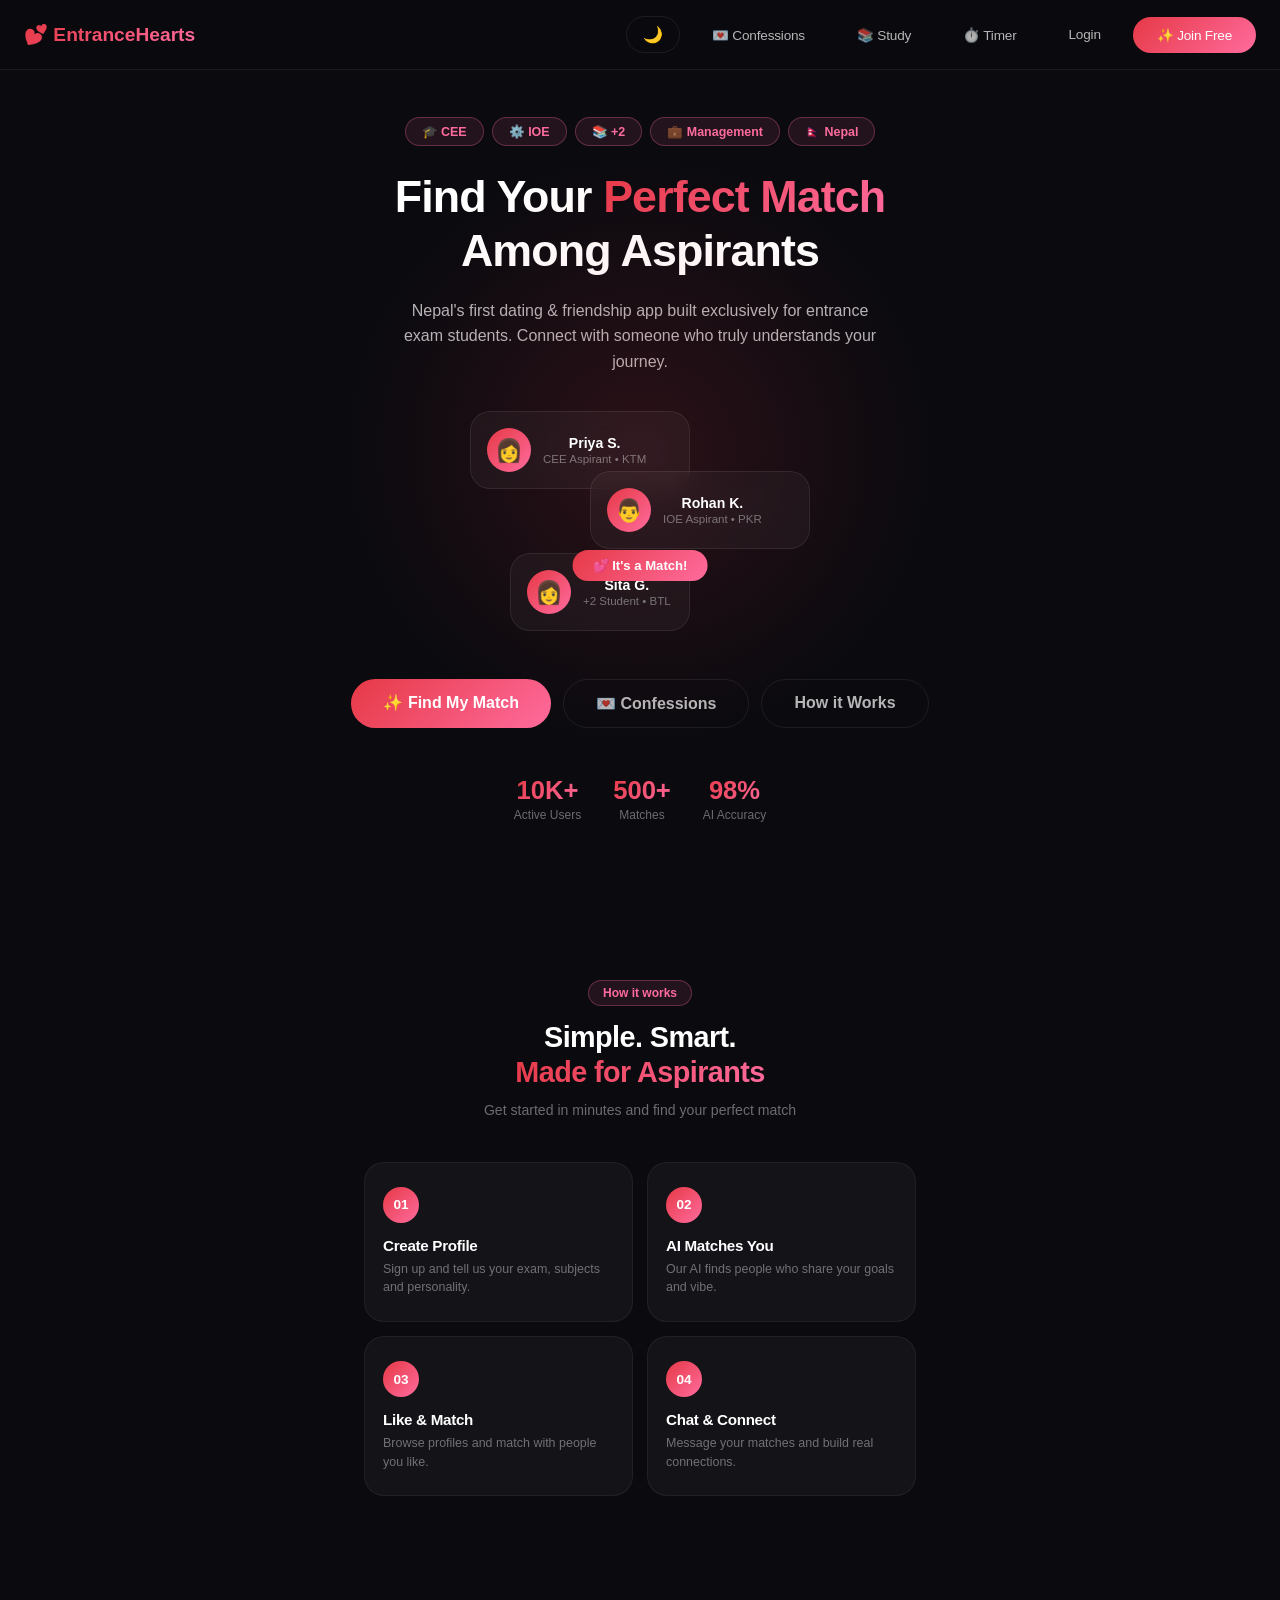
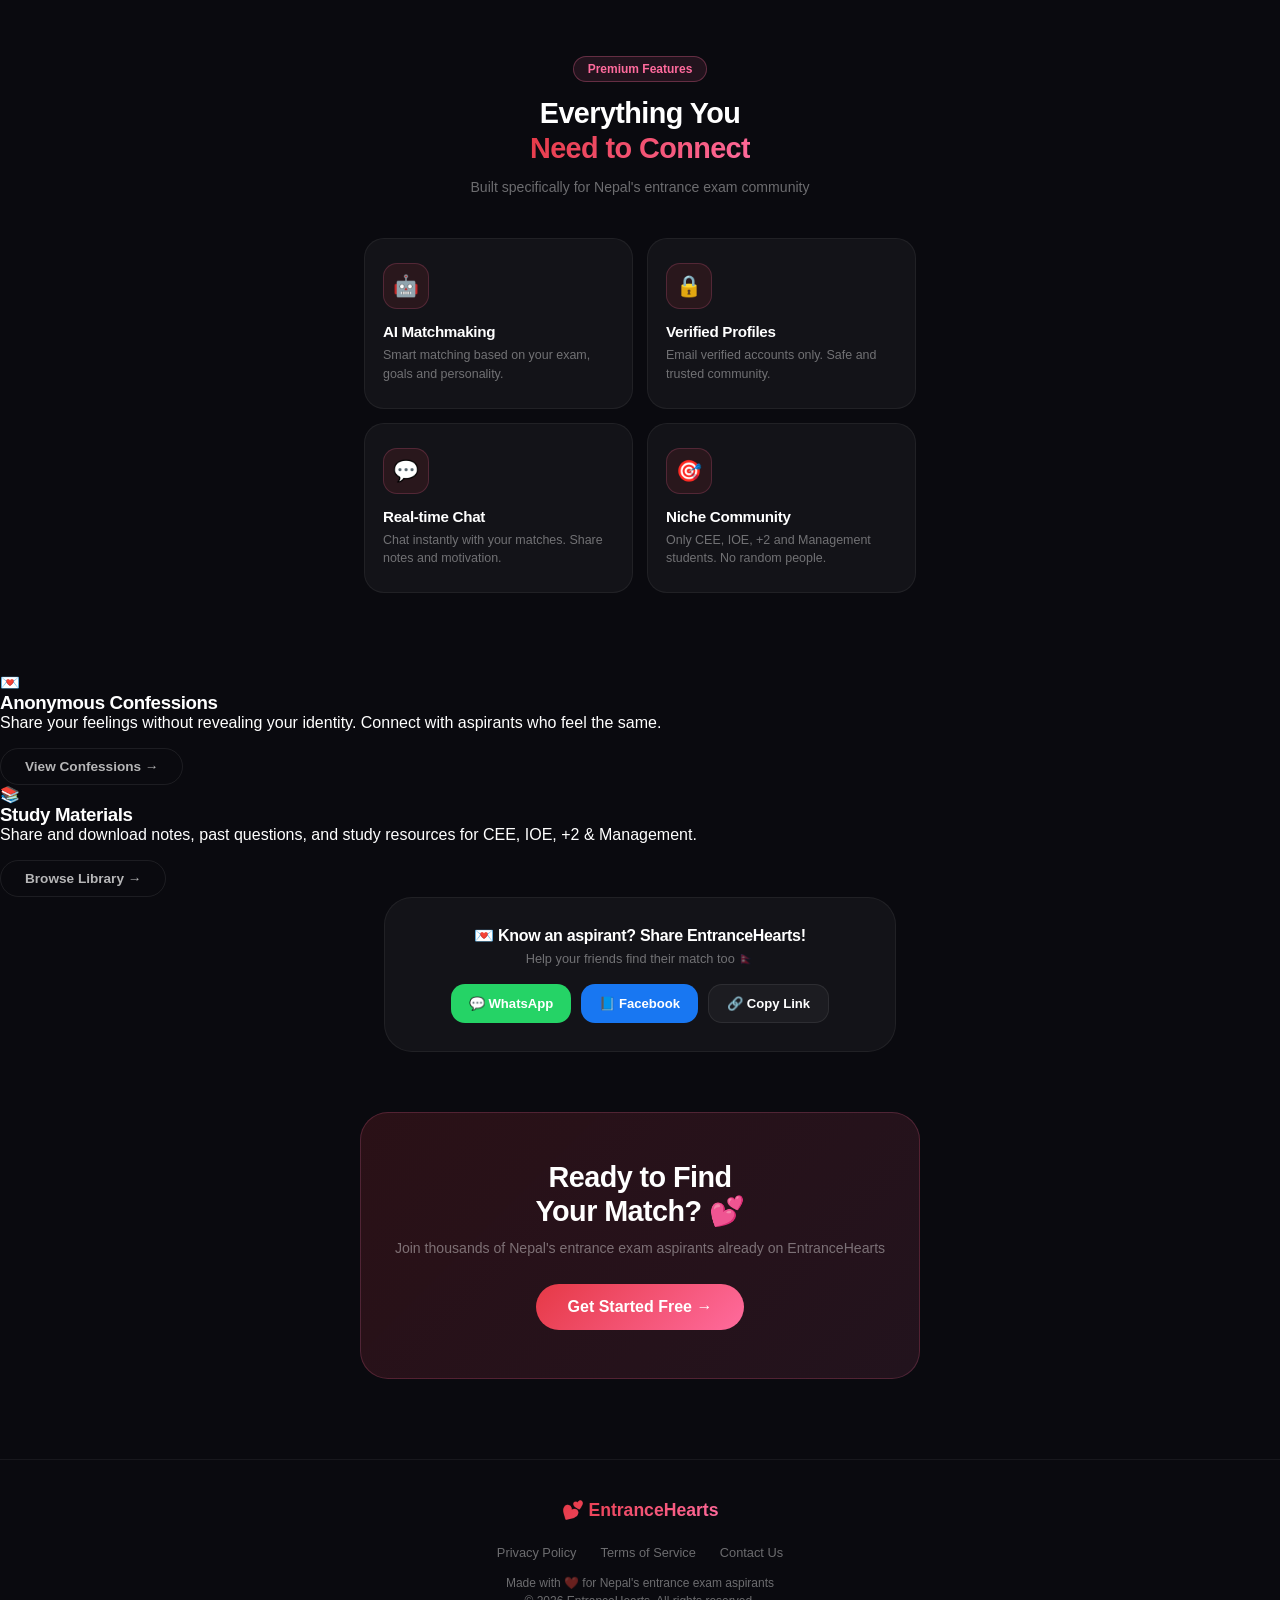
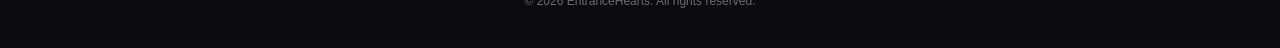
==== commit c3c7565a: "Update index.html" ====
--- a/index.html
+++ b/index.html
@@ -29,10 +29,69 @@
   <meta name="apple-mobile-web-app-title" content="EntranceHearts"/>
   <link rel="apple-touch-icon" href="icon-192.png"/>
 
-  <!-- Fonts & CSS -->
-  <link href="https://fonts.googleapis.com/css2?family=Poppins:wght@300;400;500;600;700;800;900&display=swap" rel="stylesheet"/>
+  <!-- Fonts -->
+  <link href="https://fonts.googleapis.com/css2?family=Inter:opsz,wght@14..32,300;14..32,400;14..32,500;14..32,600;14..32,700;14..32,800&display=swap" rel="stylesheet"/>
   <link rel="stylesheet" href="https://cdnjs.cloudflare.com/ajax/libs/font-awesome/6.4.0/css/all.min.css"/>
   <link rel="stylesheet" href="style.css"/>
+  
+  <style>
+    /* Additional premium styles specific to index */
+    .navbar-container {
+      max-width: 1280px;
+      margin: 0 auto;
+      width: 100%;
+      display: flex;
+      justify-content: space-between;
+      align-items: center;
+    }
+    
+    .nav-links {
+      display: flex;
+      gap: 12px;
+      align-items: center;
+    }
+    
+    .nav-links a, .nav-links button {
+      font-weight: 500;
+      letter-spacing: -0.2px;
+    }
+    
+    .btn-primary-nav {
+      background: var(--gradient-primary);
+      color: white;
+      padding: 10px 24px;
+      border-radius: 40px;
+      text-decoration: none;
+      font-weight: 600;
+      font-size: 0.85rem;
+      transition: all 0.3s;
+    }
+    
+    .btn-primary-nav:hover {
+      transform: translateY(-2px);
+      box-shadow: 0 8px 25px rgba(230, 57, 70, 0.3);
+    }
+    
+    .btn-ghost-nav {
+      color: var(--text-secondary);
+      padding: 10px 20px;
+      border-radius: 40px;
+      text-decoration: none;
+      font-weight: 500;
+      font-size: 0.85rem;
+      transition: all 0.3s;
+    }
+    
+    .btn-ghost-nav:hover {
+      color: var(--primary);
+    }
+    
+    @media (max-width: 768px) {
+      .nav-links {
+        display: none;
+      }
+    }
+  </style>
 </head>
 <body>
 
@@ -47,18 +106,20 @@
     <button class="install-close" id="closeInstallBtn">✕</button>
   </div>
 
-  <!-- Navbar -->
+  <!-- Premium Navbar -->
   <nav class="navbar">
-    <div class="logo">💕 EntranceHearts</div>
-    <div class="nav-links">
-      <button class="theme-toggle" id="themeToggle" onclick="toggleTheme()">🌙</button>
-      <a href="login.html" class="btn-ghost">Login</a>
-      <a href="signup.html" class="btn-primary">Join Free</a>
-      <a href="confessions.html" class="btn-ghost">💌 Confessions</a>
-      <a href="study.html" class="btn-ghost">📚 Study</a>
-      <a href="timer.html" class="btn-ghost">⏱️ Timer</a>
-    </div>
-    <button class="mobile-menu-btn" id="mobileMenuBtn">☰</button>
+    <div class="navbar-container">
+      <div class="logo">💕 EntranceHearts</div>
+      <div class="nav-links">
+        <button class="theme-toggle" id="themeToggle" onclick="toggleTheme()">🌙</button>
+        <a href="confessions.html" class="btn-ghost-nav">💌 Confessions</a>
+        <a href="study.html" class="btn-ghost-nav">📚 Study</a>
+        <a href="timer.html" class="btn-ghost-nav">⏱️ Timer</a>
+        <a href="login.html" class="btn-ghost-nav">Login</a>
+        <a href="signup.html" class="btn-primary-nav">✨ Join Free</a>
+      </div>
+      <button class="mobile-menu-btn" id="mobileMenuBtn">☰</button>
+    </div>
   </nav>
 
   <!-- Mobile Menu -->
@@ -70,6 +131,8 @@
     <a href="timer.html" class="mobile-menu-item">⏱️ Timer</a>
     <a href="browse.html" class="mobile-menu-item">🔥 Discover</a>
     <a href="chat.html" class="mobile-menu-item">💬 Chats</a>
+    <a href="ai-match.html" class="mobile-menu-item">🤖 AI Match</a>
+    <a href="profile.html" class="mobile-menu-item">👤 Profile</a>
   </div>
 
   <!-- Hero Section -->
@@ -85,6 +148,7 @@
     <h1 class="hero-title">Find Your <span class="gradient-text">Perfect Match</span><br/>Among Aspirants</h1>
     <p class="hero-subtitle">Nepal's first dating & friendship app built exclusively for entrance exam students. Connect with someone who truly understands your journey.</p>
 
+    <!-- Floating Cards -->
     <div class="floating-cards">
       <div class="float-card">
         <div class="float-avatar">👩</div>
@@ -131,10 +195,26 @@
       <p class="section-sub">Get started in minutes and find your perfect match</p>
     </div>
     <div class="steps-grid">
-      <div class="step-card"><div class="step-number">1</div><h3>Create Profile</h3><p>Sign up and tell us your exam and interests.</p></div>
-      <div class="step-card"><div class="step-number">2</div><h3>AI Matches You</h3><p>Smart matching based on your goals and vibe.</p></div>
-      <div class="step-card"><div class="step-number">3</div><h3>Like & Match</h3><p>Browse profiles and find your perfect match.</p></div>
-      <div class="step-card"><div class="step-number">4</div><h3>Chat & Connect</h3><p>Message your matches and build connections.</p></div>
+      <div class="step-card">
+        <div class="step-number">01</div>
+        <h3>Create Profile</h3>
+        <p>Sign up and tell us your exam, subjects and personality.</p>
+      </div>
+      <div class="step-card">
+        <div class="step-number">02</div>
+        <h3>AI Matches You</h3>
+        <p>Our AI finds people who share your goals and vibe.</p>
+      </div>
+      <div class="step-card">
+        <div class="step-number">03</div>
+        <h3>Like & Match</h3>
+        <p>Browse profiles and match with people you like.</p>
+      </div>
+      <div class="step-card">
+        <div class="step-number">04</div>
+        <h3>Chat & Connect</h3>
+        <p>Message your matches and build real connections.</p>
+      </div>
     </div>
   </section>
 
@@ -143,14 +223,47 @@
     <div class="section-header">
       <span class="section-tag">Premium Features</span>
       <h2>Everything You<br/><span class="gradient-text">Need to Connect</span></h2>
+      <p class="section-sub">Built specifically for Nepal's entrance exam community</p>
     </div>
     <div class="features-grid">
-      <div class="feature-card"><div class="feature-icon">🤖</div><h3>AI Matchmaking</h3><p>Smart matching based on your personality.</p></div>
-      <div class="feature-card"><div class="feature-icon">🔒</div><h3>Verified Profiles</h3><p>Email verified accounts. Safe community.</p></div>
-      <div class="feature-card"><div class="feature-icon">💬</div><h3>Real-time Chat</h3><p>Chat instantly. Share notes and motivation.</p></div>
-      <div class="feature-card"><div class="feature-icon">🎯</div><h3>Niche Community</h3><p>Only CEE, IOE, +2 and Management students.</p></div>
+      <div class="feature-card">
+        <div class="feature-icon">🤖</div>
+        <h3>AI Matchmaking</h3>
+        <p>Smart matching based on your exam, goals and personality.</p>
+      </div>
+      <div class="feature-card">
+        <div class="feature-icon">🔒</div>
+        <h3>Verified Profiles</h3>
+        <p>Email verified accounts only. Safe and trusted community.</p>
+      </div>
+      <div class="feature-card">
+        <div class="feature-icon">💬</div>
+        <h3>Real-time Chat</h3>
+        <p>Chat instantly with your matches. Share notes and motivation.</p>
+      </div>
+      <div class="feature-card">
+        <div class="feature-icon">🎯</div>
+        <h3>Niche Community</h3>
+        <p>Only CEE, IOE, +2 and Management students. No random people.</p>
+      </div>
     </div>
   </section>
+
+  <!-- Study & Confession Preview -->
+  <div class="premium-grid">
+    <div class="premium-card">
+      <div class="premium-card-icon">💌</div>
+      <h3>Anonymous Confessions</h3>
+      <p>Share your feelings without revealing your identity. Connect with aspirants who feel the same.</p>
+      <a href="confessions.html" class="btn-ghost" style="margin-top: 16px;">View Confessions →</a>
+    </div>
+    <div class="premium-card">
+      <div class="premium-card-icon">📚</div>
+      <h3>Study Materials</h3>
+      <p>Share and download notes, past questions, and study resources for CEE, IOE, +2 & Management.</p>
+      <a href="study.html" class="btn-ghost" style="margin-top: 16px;">Browse Library →</a>
+    </div>
+  </div>
 
   <!-- Share Section -->
   <div class="share-section">
@@ -178,9 +291,9 @@
     <div class="footer-content">
       <span class="logo">💕 EntranceHearts</span>
       <div class="footer-links">
-        <a href="#">Privacy</a>
-        <a href="#">Terms</a>
-        <a href="#">Contact</a>
+        <a href="#">Privacy Policy</a>
+        <a href="#">Terms of Service</a>
+        <a href="#">Contact Us</a>
       </div>
       <p>Made with ❤️ for Nepal's entrance exam aspirants</p>
       <p>© 2026 EntranceHearts. All rights reserved.</p>
--- a/style.css
+++ b/style.css
@@ -1,53 +1,182 @@
 /* ========================================
-   ADDITIONAL STYLES FOR NEW INDEX.HTML
+   ENTRANCEHEARTS - COMPLETE PREMIUM DESIGN SYSTEM
    ======================================== */
 
-/* Navbar Links */
+/* ---------- DARK/LIGHT MODE VARIABLES ---------- */
+:root {
+  --bg-primary: #0a0a0f;
+  --bg-secondary: #1a1a2e;
+  --bg-card: rgba(255, 255, 255, 0.04);
+  --bg-card-hover: rgba(255, 255, 255, 0.06);
+  --bg-elevated: #1a1a2e;
+  --text-primary: #ffffff;
+  --text-secondary: rgba(255, 255, 255, 0.7);
+  --text-muted: rgba(255, 255, 255, 0.4);
+  --border-light: rgba(255, 255, 255, 0.06);
+  --border-medium: rgba(255, 255, 255, 0.08);
+  --border-glow: rgba(255, 107, 157, 0.3);
+  --shadow-sm: 0 2px 8px rgba(0, 0, 0, 0.2);
+  --shadow-md: 0 4px 16px rgba(0, 0, 0, 0.3);
+  --shadow-lg: 0 8px 32px rgba(0, 0, 0, 0.4);
+  --shadow-glow: 0 0 20px rgba(230, 57, 70, 0.3);
+  --gradient-primary: linear-gradient(135deg, #e63946, #ff6b9d);
+  --gradient-secondary: linear-gradient(135deg, #6c5ce7, #a29bfe);
+  --primary: #ff6b9d;
+  --primary-dark: #e63946;
+}
+
+[data-theme="light"] {
+  --bg-primary: #ffffff;
+  --bg-secondary: #f5f5f5;
+  --bg-card: #f0f0f0;
+  --bg-card-hover: #e8e8e8;
+  --bg-elevated: #ffffff;
+  --text-primary: #1a1a2e;
+  --text-secondary: #666666;
+  --text-muted: #999999;
+  --border-light: #e0e0e0;
+  --border-medium: #d0d0d0;
+  --shadow-sm: 0 2px 8px rgba(0, 0, 0, 0.05);
+  --shadow-md: 0 4px 16px rgba(0, 0, 0, 0.08);
+  --shadow-lg: 0 8px 32px rgba(0, 0, 0, 0.1);
+}
+
+/* ---------- RESET & BASE ---------- */
+* {
+  margin: 0;
+  padding: 0;
+  box-sizing: border-box;
+}
+
+*::selection {
+  background: var(--primary-dark);
+  color: white;
+}
+
+html {
+  scroll-behavior: smooth;
+}
+
+body {
+  font-family: 'Poppins', sans-serif;
+  background: var(--bg-primary);
+  color: var(--text-primary);
+  overflow-x: hidden;
+  min-height: 100vh;
+  transition: background 0.3s ease, color 0.3s ease;
+}
+
+/* ---------- CUSTOM SCROLLBAR ---------- */
+::-webkit-scrollbar {
+  width: 6px;
+  height: 6px;
+}
+
+::-webkit-scrollbar-track {
+  background: var(--border-light);
+  border-radius: 10px;
+}
+
+::-webkit-scrollbar-thumb {
+  background: rgba(255, 107, 157, 0.4);
+  border-radius: 10px;
+}
+
+::-webkit-scrollbar-thumb:hover {
+  background: var(--primary);
+}
+
+/* ---------- TYPOGRAPHY ---------- */
+h1, h2, h3, h4, h5, h6 {
+  font-weight: 700;
+  letter-spacing: -0.02em;
+}
+
+.gradient-text {
+  background: var(--gradient-primary);
+  -webkit-background-clip: text;
+  background-clip: text;
+  -webkit-text-fill-color: transparent;
+}
+
+/* ---------- NAVBAR ---------- */
+.navbar {
+  position: fixed;
+  top: 0;
+  left: 0;
+  right: 0;
+  z-index: 100;
+  display: flex;
+  justify-content: space-between;
+  align-items: center;
+  padding: 16px 24px;
+  background: rgba(10, 10, 15, 0.92);
+  backdrop-filter: blur(20px);
+  border-bottom: 1px solid var(--border-medium);
+  transition: all 0.3s ease;
+}
+
+[data-theme="light"] .navbar {
+  background: rgba(255, 255, 255, 0.95);
+}
+
+.navbar.scrolled {
+  padding: 10px 24px;
+  background: rgba(10, 10, 15, 0.98);
+}
+
+.logo {
+  font-size: 1.2rem;
+  font-weight: 800;
+  background: var(--gradient-primary);
+  -webkit-background-clip: text;
+  background-clip: text;
+  -webkit-text-fill-color: transparent;
+  text-decoration: none;
+}
+
 .nav-links {
   display: flex;
-  gap: var(--spacing-sm);
-  align-items: center;
-}
-
-/* Mobile Menu Button */
+  gap: 10px;
+  align-items: center;
+}
+
 .mobile-menu-btn {
   display: none;
   background: none;
-  border: 1px solid var(--border-color);
-  border-radius: var(--radius-md);
+  border: 1px solid var(--border-medium);
+  border-radius: 12px;
   padding: 8px 12px;
   font-size: 1.2rem;
   cursor: pointer;
   color: var(--text-primary);
 }
 
-/* Mobile Menu */
 .mobile-menu {
   position: fixed;
   top: 70px;
   right: -100%;
   width: 250px;
-  background: var(--bg-primary);
+  background: var(--bg-secondary);
   backdrop-filter: blur(20px);
-  border: 1px solid var(--border-color);
-  border-radius: var(--radius-lg);
-  padding: var(--spacing-md);
+  border: 1px solid var(--border-medium);
+  border-radius: 20px;
+  padding: 16px;
   z-index: 99;
   transition: right 0.3s ease;
-  box-shadow: var(--shadow);
 }
 
 .mobile-menu.open {
-  right: var(--spacing-md);
+  right: 16px;
 }
 
 .mobile-menu-item {
   display: block;
-  padding: var(--spacing-sm) var(--spacing-md);
+  padding: 12px 16px;
   color: var(--text-primary);
   text-decoration: none;
-  border-radius: var(--radius-md);
-  transition: var(--transition-fast);
+  border-radius: 12px;
+  transition: all 0.2s;
 }
 
 .mobile-menu-item:hover {
@@ -55,7 +184,69 @@
   color: var(--primary);
 }
 
-/* Hero Section */
+/* ---------- BUTTONS ---------- */
+.btn-primary {
+  background: var(--gradient-primary);
+  color: white;
+  padding: 10px 24px;
+  border-radius: 50px;
+  text-decoration: none;
+  font-weight: 600;
+  font-size: 0.85rem;
+  transition: all 0.3s;
+  display: inline-block;
+  border: none;
+  cursor: pointer;
+}
+
+.btn-primary:hover {
+  transform: translateY(-2px);
+  box-shadow: var(--shadow-glow);
+}
+
+.btn-ghost {
+  color: var(--text-secondary);
+  padding: 10px 24px;
+  border-radius: 50px;
+  text-decoration: none;
+  font-weight: 600;
+  font-size: 0.85rem;
+  transition: all 0.3s;
+  display: inline-block;
+  border: 1px solid var(--border-medium);
+  background: transparent;
+  cursor: pointer;
+}
+
+.btn-ghost:hover {
+  border-color: var(--primary);
+  color: var(--primary);
+  transform: translateY(-2px);
+}
+
+.btn-large {
+  padding: 14px 32px;
+  font-size: 1rem;
+  font-weight: 700;
+}
+
+.theme-toggle {
+  background: none;
+  border: 1px solid var(--border-medium);
+  border-radius: 50px;
+  padding: 8px 16px;
+  cursor: pointer;
+  font-size: 1rem;
+  transition: all 0.3s;
+  color: var(--text-primary);
+}
+
+.theme-toggle:hover {
+  border-color: var(--primary);
+  transform: scale(1.02);
+}
+
+/* ---------- HERO SECTION ---------- */
 .hero {
   min-height: 100vh;
   display: flex;
@@ -142,7 +333,7 @@
   color: var(--text-muted);
 }
 
-/* Floating Cards */
+/* ---------- FLOATING CARDS ---------- */
 .floating-cards {
   position: relative;
   width: 100%;
@@ -155,7 +346,7 @@
   position: absolute;
   background: var(--bg-card);
   backdrop-filter: blur(10px);
-  border: 1px solid var(--border-color);
+  border: 1px solid var(--border-medium);
   border-radius: 20px;
   padding: 16px;
   display: flex;
@@ -200,7 +391,6 @@
   font-size: 0.82rem;
   font-weight: 700;
   white-space: nowrap;
-  box-shadow: 0 8px 24px rgba(230, 57, 70, 0.4);
   animation: pulse 2s ease-in-out infinite;
 }
 
@@ -209,7 +399,7 @@
   50% { transform: translateX(-50%) scale(1.05); }
 }
 
-/* Sections */
+/* ---------- SECTIONS ---------- */
 .section {
   padding: 80px 24px;
   max-width: 600px;
@@ -254,10 +444,10 @@
 
 .step-card, .feature-card {
   background: var(--bg-card);
-  border: 1px solid var(--border-color);
+  border: 1px solid var(--border-light);
   border-radius: 20px;
   padding: 24px 18px;
-  transition: var(--transition-normal);
+  transition: all 0.3s;
 }
 
 .step-card:hover, .feature-card:hover {
@@ -305,46 +495,7 @@
   margin-bottom: 14px;
 }
 
-/* Preview Cards */
-.confession-preview, .study-preview {
-  padding: 40px 24px;
-}
-
-.preview-card {
-  background: var(--bg-card);
-  border: 1px solid var(--border-color);
-  border-radius: 24px;
-  padding: 28px;
-  text-align: center;
-  transition: var(--transition-normal);
-}
-
-.preview-card:hover {
-  transform: translateY(-4px);
-  border-color: var(--border-glow);
-}
-
-.preview-quote {
-  font-size: 1rem;
-  font-style: italic;
-  color: var(--text-secondary);
-  margin-bottom: 16px;
-  line-height: 1.6;
-}
-
-.preview-reactions {
-  font-size: 0.8rem;
-  color: var(--text-muted);
-  margin-bottom: 20px;
-}
-
-.preview-stats {
-  font-size: 0.9rem;
-  color: var(--text-secondary);
-  margin-bottom: 20px;
-}
-
-/* Share Section */
+/* ---------- SHARE SECTION ---------- */
 .share-section {
   max-width: 560px;
   margin: 0 auto;
@@ -353,7 +504,7 @@
 
 .share-card {
   background: var(--bg-card);
-  border: 1px solid var(--border-color);
+  border: 1px solid var(--border-light);
   border-radius: 28px;
   padding: 28px 24px;
   text-align: center;
@@ -394,7 +545,7 @@
 .share-btn:active { transform: scale(0.96); }
 .share-wa { background: #25D366; color: #fff; }
 .share-fb { background: #1877F2; color: #fff; }
-.share-copy { background: var(--bg-card); border: 1px solid var(--border-color); color: var(--text-primary); }
+.share-copy { background: var(--bg-card); border: 1px solid var(--border-medium); color: var(--text-primary); }
 
 .copy-toast {
   font-size: 0.75rem;
@@ -402,10 +553,9 @@
   margin-top: 10px;
   display: none;
 }
-
 .copy-toast.show { display: block; }
 
-/* CTA Section */
+/* ---------- CTA SECTION ---------- */
 .cta-section {
   margin: 60px 24px 80px;
   background: linear-gradient(135deg, rgba(230, 57, 70, 0.15), rgba(255, 107, 157, 0.1));
@@ -430,9 +580,9 @@
   margin-bottom: 28px;
 }
 
-/* Footer */
+/* ---------- FOOTER ---------- */
 .footer {
-  border-top: 1px solid var(--border-color);
+  border-top: 1px solid var(--border-light);
   padding: 40px 24px;
   text-align: center;
 }
@@ -453,7 +603,7 @@
   color: var(--text-muted);
   text-decoration: none;
   font-size: 0.8rem;
-  transition: var(--transition-fast);
+  transition: all 0.2s;
 }
 
 .footer-links a:hover { color: var(--primary); }
@@ -470,7 +620,7 @@
   margin-top: 4px;
 }
 
-/* Install Banner */
+/* ---------- INSTALL BANNER ---------- */
 .install-banner {
   display: none;
   position: fixed;
@@ -489,12 +639,10 @@
 }
 
 .install-banner.show { display: flex; }
-
 .install-banner-icon { font-size: 1.8rem; flex-shrink: 0; }
 .install-banner-text { flex: 1; }
 .install-banner-text strong { display: block; font-size: 0.88rem; }
 .install-banner-text span { font-size: 0.73rem; color: var(--text-muted); }
-
 .install-btn {
   padding: 8px 16px;
   background: var(--gradient-primary);
@@ -504,7 +652,6 @@
   font-weight: 600;
   cursor: pointer;
 }
-
 .install-close {
   font-size: 1.1rem;
   color: var(--text-muted);
@@ -513,7 +660,258 @@
   border: none;
 }
 
-/* Responsive */
+/* ---------- AUTH PAGES (Login/Signup) ---------- */
+.auth-page {
+  min-height: 100vh;
+  display: flex;
+  flex-direction: column;
+  align-items: center;
+  justify-content: center;
+  padding: 40px 20px;
+  background: var(--bg-primary);
+}
+
+.auth-box {
+  background: var(--bg-secondary);
+  border-radius: 24px;
+  padding: 36px 28px;
+  width: 100%;
+  max-width: 420px;
+  border: 1px solid var(--border-medium);
+  box-shadow: var(--shadow-lg);
+}
+
+.auth-logo {
+  text-align: center;
+  font-size: 1.5rem;
+  font-weight: 700;
+  color: var(--primary);
+  margin-bottom: 6px;
+}
+
+.auth-subtitle {
+  text-align: center;
+  color: var(--text-muted);
+  font-size: 0.85rem;
+  margin-bottom: 28px;
+}
+
+.form-group {
+  margin-bottom: 18px;
+}
+
+.form-group label {
+  display: block;
+  font-size: 0.85rem;
+  font-weight: 600;
+  margin-bottom: 7px;
+  color: var(--text-secondary);
+}
+
+.form-group input, .form-group select {
+  width: 100%;
+  padding: 13px 16px;
+  background: var(--bg-card);
+  border: 1px solid var(--border-medium);
+  border-radius: 12px;
+  color: var(--text-primary);
+  font-size: 0.9rem;
+  font-family: 'Poppins', sans-serif;
+  outline: none;
+  transition: border 0.2s;
+}
+
+.form-group input:focus, .form-group select:focus {
+  border-color: var(--primary);
+}
+
+.submit-btn {
+  width: 100%;
+  padding: 14px;
+  background: var(--gradient-primary);
+  border: none;
+  border-radius: 12px;
+  color: white;
+  font-size: 1rem;
+  font-weight: 600;
+  cursor: pointer;
+  margin-top: 8px;
+}
+
+.auth-switch {
+  text-align: center;
+  margin-top: 20px;
+  font-size: 0.85rem;
+  color: var(--text-muted);
+}
+
+.auth-switch a {
+  color: var(--primary);
+  text-decoration: none;
+  font-weight: 600;
+}
+
+/* ---------- BROWSE/CARDS ---------- */
+.page {
+  max-width: 480px;
+  margin: 0 auto;
+  padding: 70px 16px 100px;
+}
+
+.swipe-card {
+  background: var(--bg-card);
+  border: 1px solid var(--border-light);
+  border-radius: 28px;
+  overflow: hidden;
+}
+
+.card-photo {
+  width: 100%;
+  height: 280px;
+  background: var(--gradient-primary);
+  display: flex;
+  align-items: center;
+  justify-content: center;
+  font-size: 6rem;
+  position: relative;
+  overflow: hidden;
+}
+
+.card-photo img {
+  width: 100%;
+  height: 100%;
+  object-fit: cover;
+}
+
+.card-body {
+  padding: 16px 20px 20px;
+}
+
+.card-name {
+  font-size: 1.3rem;
+  font-weight: 800;
+}
+
+.action-row {
+  display: flex;
+  gap: 12px;
+  margin-top: 16px;
+}
+
+.action-btn {
+  flex: 1;
+  padding: 15px;
+  border-radius: 16px;
+  border: none;
+  font-size: 1.3rem;
+  cursor: pointer;
+  font-weight: 700;
+}
+
+.btn-pass {
+  background: var(--bg-card);
+  border: 1px solid var(--border-medium);
+  color: var(--text-secondary);
+}
+
+.btn-like {
+  background: var(--gradient-primary);
+  color: white;
+}
+
+/* ---------- CHAT ---------- */
+.chat-window {
+  position: fixed;
+  top: 0;
+  left: 0;
+  right: 0;
+  bottom: 0;
+  background: var(--bg-primary);
+  z-index: 200;
+  max-width: 480px;
+  margin: 0 auto;
+  display: flex;
+  flex-direction: column;
+}
+
+.messages-area {
+  flex: 1;
+  overflow-y: auto;
+  padding: 16px;
+  display: flex;
+  flex-direction: column;
+  gap: 8px;
+}
+
+.msg.sent {
+  background: var(--gradient-primary);
+  color: white;
+  border-radius: 18px 18px 4px 18px;
+  padding: 10px 14px;
+  max-width: 75%;
+  align-self: flex-end;
+}
+
+.msg.received {
+  background: var(--bg-card);
+  color: var(--text-primary);
+  border-radius: 18px 18px 18px 4px;
+  padding: 10px 14px;
+  max-width: 75%;
+  align-self: flex-start;
+}
+
+.chat-input-row {
+  display: flex;
+  gap: 10px;
+  padding: 12px 16px;
+  border-top: 1px solid var(--border-medium);
+}
+
+.chat-input {
+  flex: 1;
+  padding: 12px 16px;
+  background: var(--bg-card);
+  border: 1px solid var(--border-medium);
+  border-radius: 50px;
+  color: var(--text-primary);
+}
+
+/* ---------- BOTTOM NAV ---------- */
+.bottom-nav {
+  position: fixed;
+  bottom: 0;
+  left: 0;
+  right: 0;
+  background: var(--bg-primary);
+  backdrop-filter: blur(20px);
+  border-top: 1px solid var(--border-medium);
+  display: flex;
+  justify-content: space-around;
+  padding: 10px 0 20px;
+  z-index: 100;
+}
+
+.nav-item {
+  display: flex;
+  flex-direction: column;
+  align-items: center;
+  gap: 3px;
+  color: var(--text-muted);
+  text-decoration: none;
+  font-size: 0.62rem;
+  font-weight: 600;
+}
+
+.nav-item.active {
+  color: var(--primary);
+}
+
+.nav-item span:first-child {
+  font-size: 1.3rem;
+}
+
+/* ---------- RESPONSIVE ---------- */
 @media (max-width: 768px) {
   .nav-links {
     display: none;
@@ -538,10 +936,6 @@
   .hero-stat strong {
     font-size: 1.2rem;
   }
-  
-  .hero-stat span {
-    font-size: 0.65rem;
-  }
 }
 
 @media (max-width: 480px) {
@@ -553,4 +947,21 @@
     padding: 12px 20px;
     font-size: 0.9rem;
   }
+}
+
+/* ---------- ANIMATIONS ---------- */
+@keyframes fadeIn {
+  from { opacity: 0; transform: translateY(20px); }
+  to { opacity: 1; transform: translateY(0); }
+}
+
+.fade-in {
+  animation: fadeIn 0.5s ease forwards;
+}
+
+/* ---------- CONTAINER ---------- */
+.container {
+  max-width: 600px;
+  margin: 0 auto;
+  padding: 80px 20px 100px;
    }
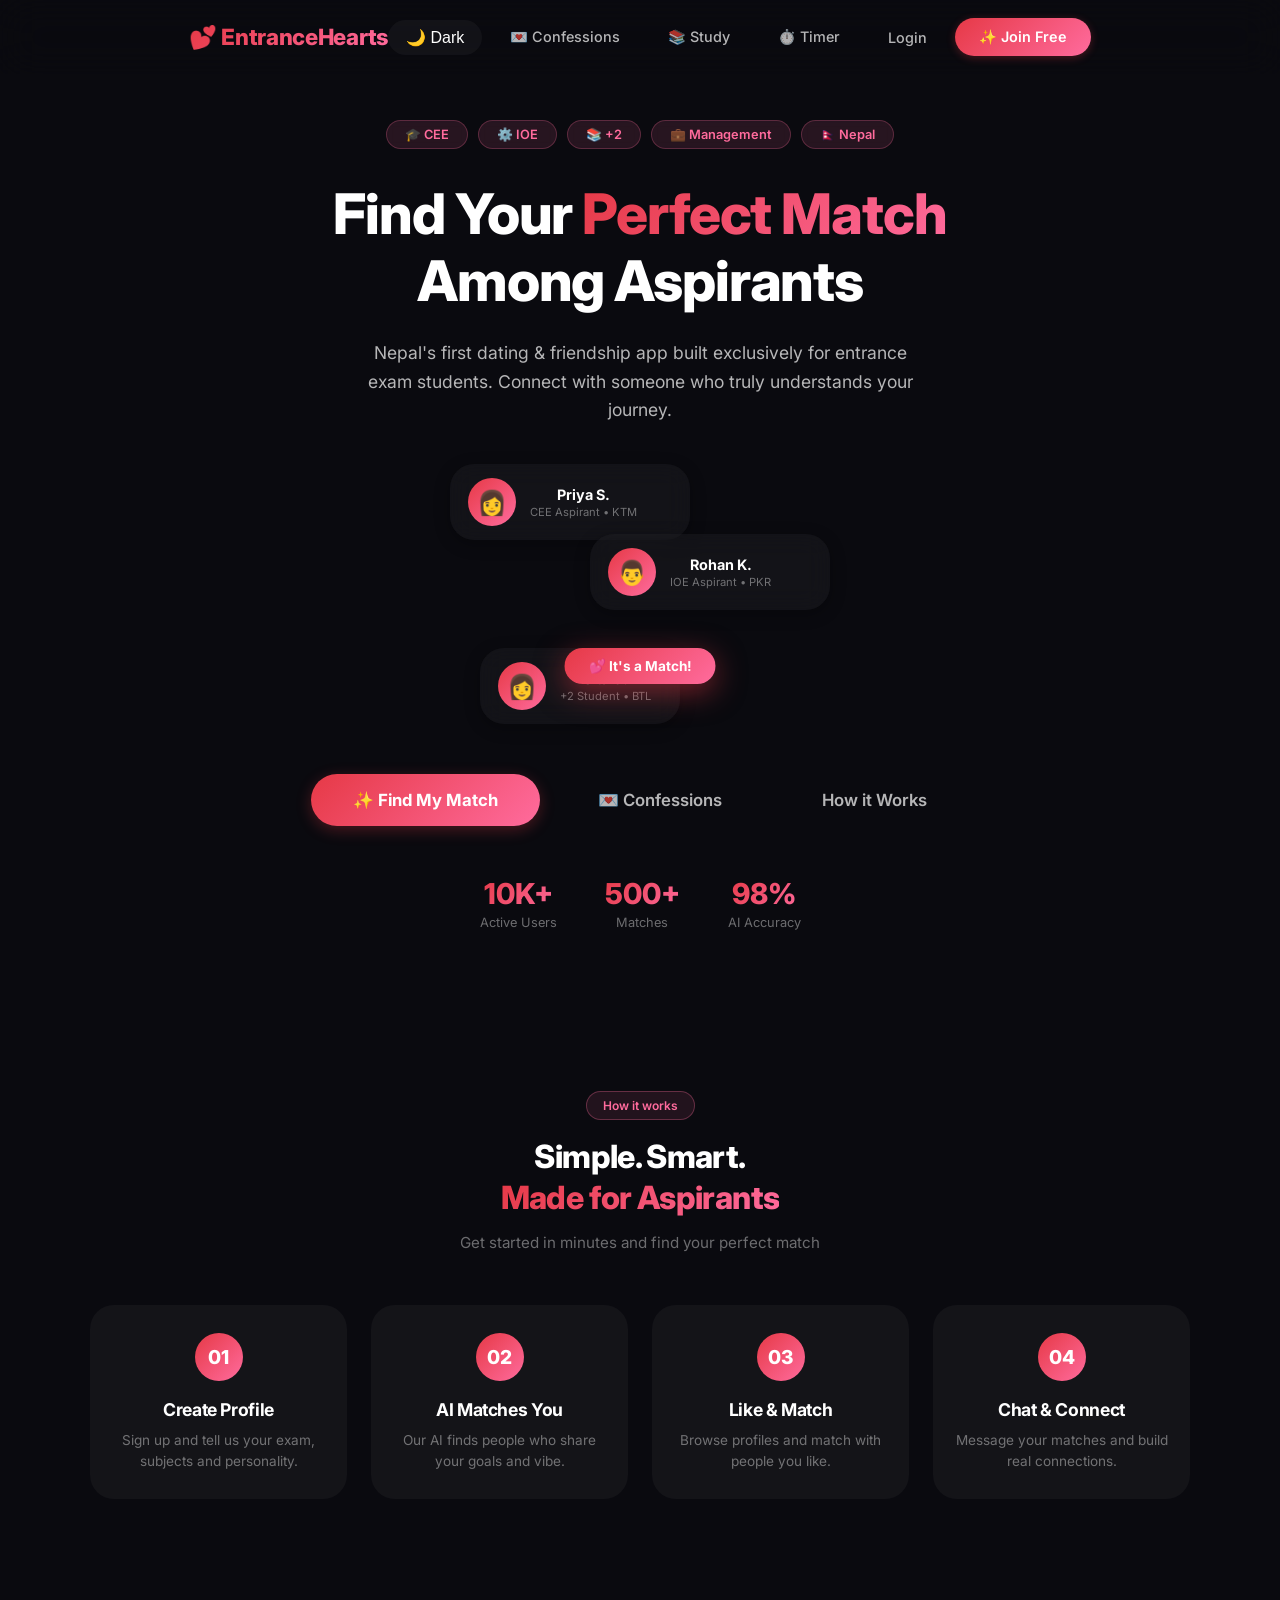
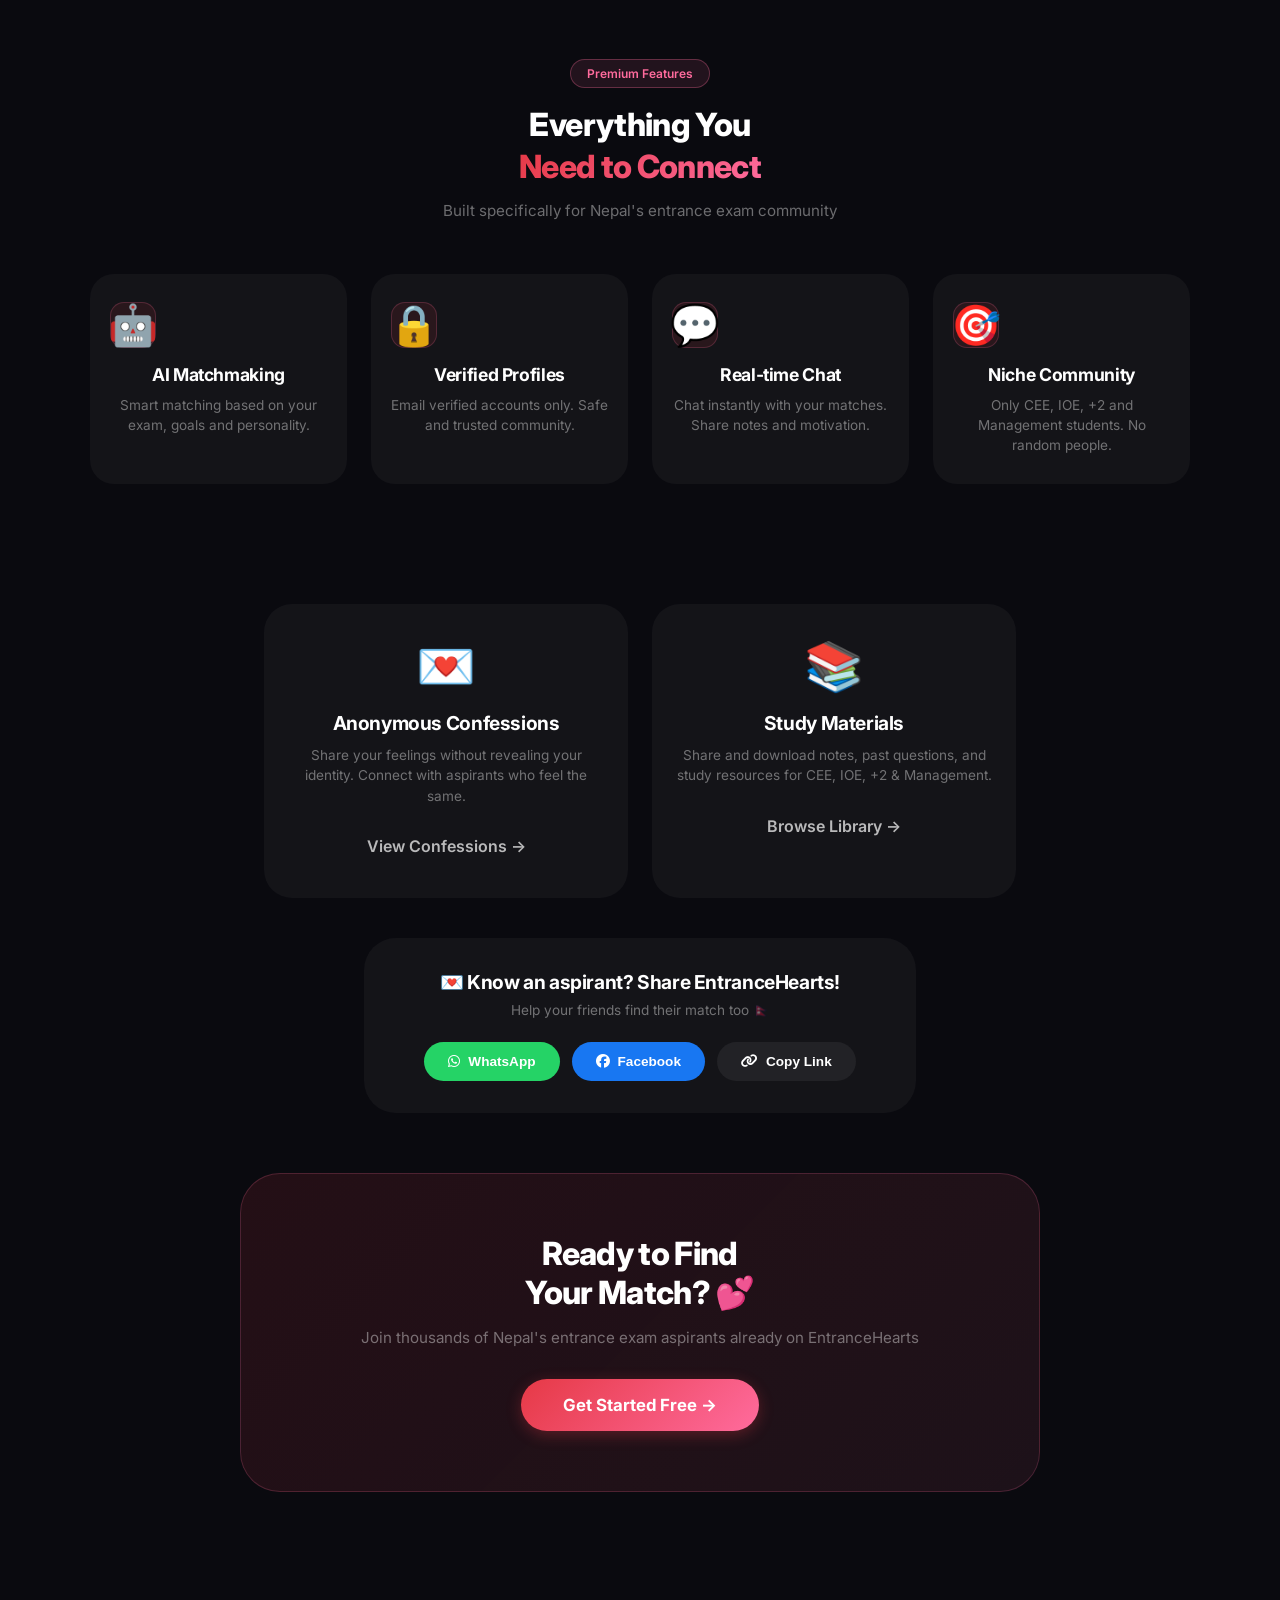
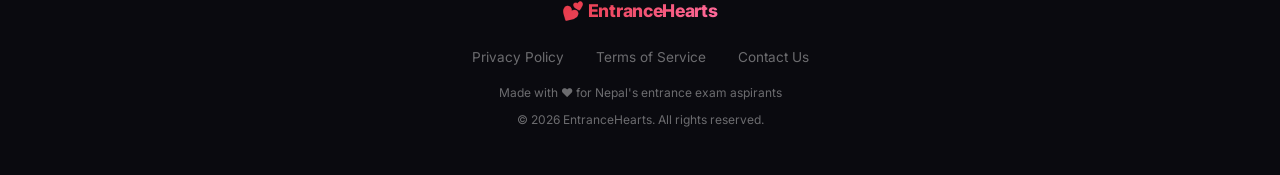
==== commit 37c93ed0: "Update index.html" ====
--- a/index.html
+++ b/index.html
@@ -1,4 +1,4 @@
-<!DOCTYPE html>
+ <!DOCTYPE html>
 <html lang="en">
 <head>
   <meta charset="UTF-8"/>
@@ -35,61 +35,690 @@
   <link rel="stylesheet" href="style.css"/>
   
   <style>
-    /* Additional premium styles specific to index */
-    .navbar-container {
+    /* Reset & Base */
+    * {
+      margin: 0;
+      padding: 0;
+      box-sizing: border-box;
+    }
+
+    body {
+      font-family: 'Inter', sans-serif;
+      background: var(--bg-primary);
+      color: var(--text-primary);
+      transition: background 0.3s ease, color 0.3s ease;
+      overflow-x: hidden;
+    }
+
+    /* Premium Navbar */
+    .navbar {
+      position: fixed;
+      top: 0;
+      left: 0;
+      right: 0;
+      z-index: 1000;
+      padding: 18px 32px;
+      background: rgba(var(--bg-primary-rgb), 0.95);
+      backdrop-filter: blur(20px);
+      border-bottom: 1px solid var(--border-color);
+      transition: all 0.3s ease;
+    }
+
+    [data-theme="dark"] .navbar {
+      background: rgba(10, 10, 15, 0.95);
+    }
+
+    [data-theme="light"] .navbar {
+      background: rgba(255, 255, 255, 0.95);
+    }
+
+    .navbar.scrolled {
+      padding: 12px 32px;
+    }
+
+    .nav-container {
       max-width: 1280px;
       margin: 0 auto;
-      width: 100%;
       display: flex;
       justify-content: space-between;
       align-items: center;
     }
-    
+
+    .logo {
+      font-size: 1.4rem;
+      font-weight: 800;
+      background: linear-gradient(135deg, #e63946, #ff6b9d);
+      -webkit-background-clip: text;
+      background-clip: text;
+      -webkit-text-fill-color: transparent;
+      text-decoration: none;
+      letter-spacing: -0.3px;
+    }
+
     .nav-links {
       display: flex;
-      gap: 12px;
+      gap: 8px;
       align-items: center;
     }
-    
-    .nav-links a, .nav-links button {
-      font-weight: 500;
-      letter-spacing: -0.2px;
-    }
-    
+
+    /* Premium Buttons */
     .btn-primary-nav {
-      background: var(--gradient-primary);
+      background: linear-gradient(135deg, #e63946, #ff6b9d);
       color: white;
       padding: 10px 24px;
-      border-radius: 40px;
+      border-radius: 100px;
       text-decoration: none;
       font-weight: 600;
-      font-size: 0.85rem;
+      font-size: 0.9rem;
       transition: all 0.3s;
-    }
-    
+      border: none;
+      cursor: pointer;
+      box-shadow: 0 2px 8px rgba(230, 57, 70, 0.3);
+    }
+
     .btn-primary-nav:hover {
       transform: translateY(-2px);
-      box-shadow: 0 8px 25px rgba(230, 57, 70, 0.3);
-    }
-    
+      box-shadow: 0 8px 25px rgba(230, 57, 70, 0.4);
+    }
+
     .btn-ghost-nav {
       color: var(--text-secondary);
       padding: 10px 20px;
-      border-radius: 40px;
+      border-radius: 100px;
       text-decoration: none;
       font-weight: 500;
+      font-size: 0.9rem;
+      transition: all 0.3s;
+      background: transparent;
+    }
+
+    .btn-ghost-nav:hover {
+      color: #ff6b9d;
+      background: rgba(255, 107, 157, 0.1);
+    }
+
+    .theme-toggle {
+      background: var(--bg-card);
+      border: 1px solid var(--border-color);
+      border-radius: 100px;
+      padding: 8px 18px;
+      cursor: pointer;
+      font-size: 1rem;
+      transition: all 0.3s;
+      color: var(--text-primary);
+    }
+
+    .theme-toggle:hover {
+      border-color: #ff6b9d;
+      transform: scale(1.02);
+    }
+
+    /* Hero Section */
+    .hero {
+      min-height: 100vh;
+      display: flex;
+      flex-direction: column;
+      align-items: center;
+      justify-content: center;
+      text-align: center;
+      padding: 120px 24px 80px;
+      position: relative;
+      overflow: hidden;
+    }
+
+    .hero-badge-container {
+      display: flex;
+      gap: 10px;
+      justify-content: center;
+      flex-wrap: wrap;
+      margin-bottom: 32px;
+    }
+
+    .hero-badge {
+      background: rgba(255, 107, 157, 0.12);
+      border: 1px solid rgba(255, 107, 157, 0.25);
+      color: #ff6b9d;
+      padding: 6px 18px;
+      border-radius: 100px;
+      font-size: 0.8rem;
+      font-weight: 600;
+      backdrop-filter: blur(4px);
+    }
+
+    .hero-title {
+      font-size: 3.5rem;
+      font-weight: 800;
+      line-height: 1.2;
+      margin-bottom: 24px;
+      letter-spacing: -0.02em;
+    }
+
+    .hero-title .gradient-text {
+      background: linear-gradient(135deg, #e63946, #ff6b9d);
+      -webkit-background-clip: text;
+      background-clip: text;
+      -webkit-text-fill-color: transparent;
+    }
+
+    .hero-subtitle {
+      color: var(--text-secondary);
+      font-size: 1.1rem;
+      line-height: 1.6;
+      max-width: 550px;
+      margin: 0 auto 40px;
+    }
+
+    /* Floating Cards Container */
+    .floating-cards {
+      position: relative;
+      width: 100%;
+      max-width: 380px;
+      height: 260px;
+      margin: 0 auto 50px;
+    }
+
+    .float-card {
+      position: absolute;
+      background: var(--bg-card);
+      backdrop-filter: blur(12px);
+      border: 1px solid var(--border-color);
+      border-radius: 24px;
+      padding: 14px 18px;
+      display: flex;
+      align-items: center;
+      gap: 14px;
+      width: 240px;
+      box-shadow: var(--shadow-md);
+      animation: float 3s ease-in-out infinite;
+    }
+
+    .float-card:nth-child(1) { top: 0; left: 0; animation-delay: 0s; }
+    .float-card:nth-child(2) { top: 70px; right: 0; animation-delay: 1s; }
+    .float-card:nth-child(3) { bottom: 0; left: 30px; animation-delay: 0.5s; width: 200px; }
+
+    @keyframes float {
+      0%, 100% { transform: translateY(0); }
+      50% { transform: translateY(-10px); }
+    }
+
+    .float-avatar {
+      width: 48px;
+      height: 48px;
+      border-radius: 50%;
+      background: linear-gradient(135deg, #e63946, #ff6b9d);
+      display: flex;
+      align-items: center;
+      justify-content: center;
+      font-size: 1.5rem;
+      flex-shrink: 0;
+    }
+
+    .float-name {
+      font-size: 0.9rem;
+      font-weight: 700;
+    }
+
+    .float-meta {
+      font-size: 0.7rem;
+      color: var(--text-muted);
+      margin-top: 2px;
+    }
+
+    .match-pill {
+      position: absolute;
+      bottom: 40px;
+      left: 50%;
+      transform: translateX(-50%);
+      background: linear-gradient(135deg, #e63946, #ff6b9d);
+      color: white;
+      padding: 10px 24px;
+      border-radius: 100px;
       font-size: 0.85rem;
+      font-weight: 700;
+      white-space: nowrap;
+      box-shadow: 0 8px 30px rgba(230, 57, 70, 0.5);
+      animation: pulse 2s ease-in-out infinite;
+    }
+
+    @keyframes pulse {
+      0%, 100% { transform: translateX(-50%) scale(1); }
+      50% { transform: translateX(-50%) scale(1.05); }
+    }
+
+    /* Hero CTA */
+    .hero-cta {
+      display: flex;
+      gap: 16px;
+      justify-content: center;
+      flex-wrap: wrap;
+      margin-bottom: 50px;
+    }
+
+    .btn-primary {
+      background: linear-gradient(135deg, #e63946, #ff6b9d);
+      color: white;
+      padding: 14px 36px;
+      border-radius: 100px;
+      text-decoration: none;
+      font-weight: 700;
+      font-size: 1rem;
       transition: all 0.3s;
-    }
-    
-    .btn-ghost-nav:hover {
-      color: var(--primary);
-    }
-    
+      display: inline-block;
+      border: none;
+      cursor: pointer;
+      box-shadow: 0 4px 15px rgba(230, 57, 70, 0.3);
+    }
+
+    .btn-primary:hover {
+      transform: translateY(-3px);
+      box-shadow: 0 8px 30px rgba(230, 57, 70, 0.4);
+    }
+
+    .btn-ghost {
+      color: var(--text-secondary);
+      padding: 14px 32px;
+      border-radius: 100px;
+      text-decoration: none;
+      font-weight: 600;
+      font-size: 1rem;
+      transition: all 0.3s;
+      display: inline-block;
+      border: 1.5px solid var(--border-color);
+      background: transparent;
+    }
+
+    .btn-ghost:hover {
+      border-color: #ff6b9d;
+      color: #ff6b9d;
+      transform: translateY(-2px);
+    }
+
+    .btn-large {
+      padding: 16px 42px;
+      font-size: 1.05rem;
+    }
+
+    /* Hero Stats */
+    .hero-stats {
+      display: flex;
+      gap: 48px;
+      justify-content: center;
+    }
+
+    .hero-stat {
+      text-align: center;
+    }
+
+    .hero-stat strong {
+      display: block;
+      font-size: 1.8rem;
+      font-weight: 800;
+      background: linear-gradient(135deg, #e63946, #ff6b9d);
+      -webkit-background-clip: text;
+      background-clip: text;
+      -webkit-text-fill-color: transparent;
+    }
+
+    .hero-stat span {
+      font-size: 0.8rem;
+      color: var(--text-muted);
+    }
+
+    /* Sections */
+    .section {
+      padding: 80px 24px;
+      max-width: 1280px;
+      margin: 0 auto;
+    }
+
+    .section-header {
+      text-align: center;
+      margin-bottom: 50px;
+    }
+
+    .section-tag {
+      display: inline-block;
+      background: rgba(255, 107, 157, 0.1);
+      border: 1px solid rgba(255, 107, 157, 0.3);
+      color: #ff6b9d;
+      padding: 6px 16px;
+      border-radius: 100px;
+      font-size: 0.75rem;
+      font-weight: 600;
+      margin-bottom: 16px;
+    }
+
+    .section h2 {
+      font-size: 2rem;
+      font-weight: 800;
+      margin-bottom: 12px;
+      line-height: 1.3;
+    }
+
+    .section-sub {
+      color: var(--text-muted);
+      font-size: 0.95rem;
+      max-width: 500px;
+      margin: 0 auto;
+    }
+
+    /* Grids */
+    .steps-grid, .features-grid {
+      display: grid;
+      grid-template-columns: repeat(4, 1fr);
+      gap: 24px;
+      max-width: 1100px;
+      margin: 0 auto;
+    }
+
+    .step-card, .feature-card {
+      background: var(--bg-card);
+      border: 1px solid var(--border-color);
+      border-radius: 24px;
+      padding: 28px 20px;
+      text-align: center;
+      transition: all 0.3s;
+    }
+
+    .step-card:hover, .feature-card:hover {
+      transform: translateY(-6px);
+      border-color: rgba(255, 107, 157, 0.4);
+      box-shadow: var(--shadow-lg);
+    }
+
+    .step-number {
+      width: 48px;
+      height: 48px;
+      border-radius: 50%;
+      background: linear-gradient(135deg, #e63946, #ff6b9d);
+      display: flex;
+      align-items: center;
+      justify-content: center;
+      font-size: 1.2rem;
+      font-weight: 800;
+      margin: 0 auto 18px;
+      color: white;
+    }
+
+    .step-card h3, .feature-card h3 {
+      font-size: 1.1rem;
+      font-weight: 700;
+      margin-bottom: 10px;
+    }
+
+    .step-card p, .feature-card p {
+      font-size: 0.85rem;
+      color: var(--text-muted);
+      line-height: 1.5;
+    }
+
+    .feature-icon {
+      font-size: 2.5rem;
+      margin-bottom: 16px;
+    }
+
+    /* Premium Grid */
+    .premium-grid {
+      display: grid;
+      grid-template-columns: repeat(2, 1fr);
+      gap: 24px;
+      max-width: 800px;
+      margin: 40px auto;
+      padding: 0 24px;
+    }
+
+    .premium-card {
+      background: var(--bg-card);
+      border: 1px solid var(--border-color);
+      border-radius: 28px;
+      padding: 32px 24px;
+      text-align: center;
+      transition: all 0.3s;
+    }
+
+    .premium-card:hover {
+      transform: translateY(-6px);
+      border-color: rgba(255, 107, 157, 0.4);
+    }
+
+    .premium-card-icon {
+      font-size: 3rem;
+      margin-bottom: 16px;
+    }
+
+    .premium-card h3 {
+      font-size: 1.2rem;
+      font-weight: 700;
+      margin-bottom: 10px;
+    }
+
+    .premium-card p {
+      font-size: 0.85rem;
+      color: var(--text-muted);
+      margin-bottom: 20px;
+      line-height: 1.5;
+    }
+
+    /* Share Section */
+    .share-section {
+      max-width: 600px;
+      margin: 0 auto;
+      padding: 0 24px;
+    }
+
+    .share-card {
+      background: var(--bg-card);
+      border: 1px solid var(--border-color);
+      border-radius: 32px;
+      padding: 32px;
+      text-align: center;
+    }
+
+    .share-card h3 {
+      font-size: 1.2rem;
+      font-weight: 700;
+      margin-bottom: 8px;
+    }
+
+    .share-card p {
+      font-size: 0.85rem;
+      color: var(--text-muted);
+      margin-bottom: 24px;
+    }
+
+    .share-btns {
+      display: flex;
+      gap: 12px;
+      justify-content: center;
+      flex-wrap: wrap;
+    }
+
+    .share-btn {
+      display: flex;
+      align-items: center;
+      gap: 8px;
+      padding: 12px 24px;
+      border-radius: 100px;
+      font-size: 0.85rem;
+      font-weight: 600;
+      cursor: pointer;
+      transition: all 0.2s;
+      border: none;
+    }
+
+    .share-btn:active { transform: scale(0.96); }
+    .share-wa { background: #25D366; color: #fff; }
+    .share-fb { background: #1877F2; color: #fff; }
+    .share-copy { background: var(--bg-card-hover); border: 1px solid var(--border-color); color: var(--text-primary); }
+
+    /* CTA Section */
+    .cta-section {
+      background: linear-gradient(135deg, rgba(230, 57, 70, 0.12), rgba(255, 107, 157, 0.08));
+      border: 1px solid rgba(255, 107, 157, 0.2);
+      border-radius: 40px;
+      padding: 60px 40px;
+      text-align: center;
+      max-width: 800px;
+      margin: 60px auto;
+    }
+
+    .cta-section h2 {
+      font-size: 2rem;
+      font-weight: 800;
+      margin-bottom: 16px;
+    }
+
+    .cta-section p {
+      color: var(--text-muted);
+      font-size: 0.95rem;
+      margin-bottom: 32px;
+    }
+
+    /* Footer */
+    .footer {
+      border-top: 1px solid var(--border-color);
+      padding: 48px 24px;
+      text-align: center;
+    }
+
+    .footer-content {
+      max-width: 600px;
+      margin: 0 auto;
+    }
+
+    .footer-links {
+      display: flex;
+      justify-content: center;
+      gap: 32px;
+      margin: 20px 0;
+    }
+
+    .footer-links a {
+      color: var(--text-muted);
+      text-decoration: none;
+      font-size: 0.85rem;
+      transition: all 0.2s;
+    }
+
+    .footer-links a:hover { color: #ff6b9d; }
+
+    .footer p {
+      color: var(--text-muted);
+      font-size: 0.75rem;
+      margin-top: 12px;
+    }
+
+    /* Responsive */
+    @media (max-width: 900px) {
+      .steps-grid, .features-grid {
+        grid-template-columns: repeat(2, 1fr);
+      }
+    }
+
     @media (max-width: 768px) {
       .nav-links {
         display: none;
       }
+      
+      .hero-title {
+        font-size: 2.2rem;
+      }
+      
+      .hero-subtitle {
+        font-size: 0.95rem;
+      }
+      
+      .steps-grid, .features-grid {
+        grid-template-columns: 1fr;
+      }
+      
+      .premium-grid {
+        grid-template-columns: 1fr;
+      }
+      
+      .hero-stats {
+        gap: 24px;
+      }
+      
+      .hero-stat strong {
+        font-size: 1.3rem;
+      }
+      
+      .cta-section {
+        padding: 40px 24px;
+        margin: 40px 20px;
+      }
+      
+      .cta-section h2 {
+        font-size: 1.5rem;
+      }
+    }
+
+    @media (max-width: 480px) {
+      .floating-cards {
+        transform: scale(0.85);
+      }
+      
+      .hero-cta {
+        flex-direction: column;
+        align-items: center;
+      }
+      
+      .btn-primary, .btn-ghost {
+        width: 100%;
+        max-width: 250px;
+        text-align: center;
+      }
+    }
+
+    /* Mobile Menu */
+    .mobile-menu-btn {
+      display: none;
+      background: var(--bg-card);
+      border: 1px solid var(--border-color);
+      border-radius: 12px;
+      padding: 10px 14px;
+      font-size: 1.2rem;
+      cursor: pointer;
+      color: var(--text-primary);
+    }
+
+    @media (max-width: 768px) {
+      .mobile-menu-btn {
+        display: block;
+      }
+    }
+
+    .mobile-menu {
+      position: fixed;
+      top: 70px;
+      right: -100%;
+      width: 280px;
+      background: var(--bg-secondary);
+      backdrop-filter: blur(20px);
+      border: 1px solid var(--border-color);
+      border-radius: 20px;
+      padding: 20px;
+      z-index: 999;
+      transition: right 0.3s ease;
+    }
+
+    .mobile-menu.open {
+      right: 16px;
+    }
+
+    .mobile-menu-item {
+      display: block;
+      padding: 12px 16px;
+      color: var(--text-primary);
+      text-decoration: none;
+      border-radius: 12px;
+      transition: all 0.2s;
+    }
+
+    .mobile-menu-item:hover {
+      background: rgba(255, 107, 157, 0.1);
+      color: #ff6b9d;
     }
   </style>
 </head>
@@ -107,11 +736,11 @@
   </div>
 
   <!-- Premium Navbar -->
-  <nav class="navbar">
-    <div class="navbar-container">
-      <div class="logo">💕 EntranceHearts</div>
+  <nav class="navbar" id="navbar">
+    <div class="nav-container">
+      <a href="index.html" class="logo">💕 EntranceHearts</a>
       <div class="nav-links">
-        <button class="theme-toggle" id="themeToggle" onclick="toggleTheme()">🌙</button>
+        <button class="theme-toggle" id="themeToggle" onclick="toggleTheme()">🌙 Dark</button>
         <a href="confessions.html" class="btn-ghost-nav">💌 Confessions</a>
         <a href="study.html" class="btn-ghost-nav">📚 Study</a>
         <a href="timer.html" class="btn-ghost-nav">⏱️ Timer</a>
@@ -137,8 +766,7 @@
 
   <!-- Hero Section -->
   <section class="hero">
-    <div class="hero-glow"></div>
-    <div class="hero-badges">
+    <div class="hero-badge-container">
       <span class="hero-badge">🎓 CEE</span>
       <span class="hero-badge">⚙️ IOE</span>
       <span class="hero-badge">📚 +2</span>
@@ -255,13 +883,13 @@
       <div class="premium-card-icon">💌</div>
       <h3>Anonymous Confessions</h3>
       <p>Share your feelings without revealing your identity. Connect with aspirants who feel the same.</p>
-      <a href="confessions.html" class="btn-ghost" style="margin-top: 16px;">View Confessions →</a>
+      <a href="confessions.html" class="btn-ghost" style="padding: 10px 24px;">View Confessions →</a>
     </div>
     <div class="premium-card">
       <div class="premium-card-icon">📚</div>
       <h3>Study Materials</h3>
       <p>Share and download notes, past questions, and study resources for CEE, IOE, +2 & Management.</p>
-      <a href="study.html" class="btn-ghost" style="margin-top: 16px;">Browse Library →</a>
+      <a href="study.html" class="btn-ghost" style="padding: 10px 24px;">Browse Library →</a>
     </div>
   </div>
 
@@ -271,9 +899,9 @@
       <h3>💌 Know an aspirant? Share EntranceHearts!</h3>
       <p>Help your friends find their match too 🇳🇵</p>
       <div class="share-btns">
-        <button class="share-btn share-wa" id="shareWaBtn">💬 WhatsApp</button>
-        <button class="share-btn share-fb" id="shareFbBtn">📘 Facebook</button>
-        <button class="share-btn share-copy" id="copyLinkBtn">🔗 Copy Link</button>
+        <button class="share-btn share-wa" id="shareWaBtn"><i class="fab fa-whatsapp"></i> WhatsApp</button>
+        <button class="share-btn share-fb" id="shareFbBtn"><i class="fab fa-facebook"></i> Facebook</button>
+        <button class="share-btn share-copy" id="copyLinkBtn"><i class="fas fa-link"></i> Copy Link</button>
       </div>
       <div class="copy-toast" id="copyToast">✅ Link copied!</div>
     </div>
@@ -346,11 +974,11 @@
       if (isDark) {
         html.removeAttribute('data-theme');
         localStorage.setItem('theme', 'light');
-        if (themeToggle) themeToggle.textContent = '🌙';
+        if (themeToggle) themeToggle.textContent = '🌙 Dark';
       } else {
         html.setAttribute('data-theme', 'dark');
         localStorage.setItem('theme', 'dark');
-        if (themeToggle) themeToggle.textContent = '☀️';
+        if (themeToggle) themeToggle.textContent = '☀️ Light';
       }
     }
     
@@ -358,7 +986,10 @@
     const themeToggle = document.getElementById('themeToggle');
     if (savedTheme === 'dark') {
       document.documentElement.setAttribute('data-theme', 'dark');
-      if (themeToggle) themeToggle.textContent = '☀️';
+      if (themeToggle) themeToggle.textContent = '☀️ Light';
+    } else {
+      document.documentElement.removeAttribute('data-theme');
+      if (themeToggle) themeToggle.textContent = '🌙 Dark';
     }
 
     // Mobile Menu
@@ -379,7 +1010,7 @@
 
     // Navbar scroll effect
     window.addEventListener('scroll', () => {
-      const navbar = document.querySelector('.navbar');
+      const navbar = document.getElementById('navbar');
       if (navbar && window.scrollY > 50) {
         navbar.classList.add('scrolled');
       } else if (navbar) {
--- a/style.css
+++ b/style.css
@@ -965,3 +965,51 @@
   margin: 0 auto;
   padding: 80px 20px 100px;
    }
+
+/* Premium Grid for Study & Confession Preview */
+.premium-grid {
+  display: grid;
+  grid-template-columns: 1fr 1fr;
+  gap: 24px;
+  max-width: 600px;
+  margin: 40px auto;
+  padding: 0 24px;
+}
+
+.premium-card {
+  background: var(--bg-card);
+  border: 1px solid var(--border-light);
+  border-radius: 24px;
+  padding: 28px 20px;
+  text-align: center;
+  transition: all 0.3s;
+}
+
+.premium-card:hover {
+  transform: translateY(-6px);
+  border-color: var(--border-glow);
+}
+
+.premium-card-icon {
+  font-size: 2.5rem;
+  margin-bottom: 12px;
+}
+
+.premium-card h3 {
+  font-size: 1rem;
+  font-weight: 700;
+  margin-bottom: 8px;
+}
+
+.premium-card p {
+  font-size: 0.8rem;
+  color: var(--text-muted);
+  line-height: 1.5;
+}
+
+@media (max-width: 600px) {
+  .premium-grid {
+    grid-template-columns: 1fr;
+    gap: 16px;
+  }
+}
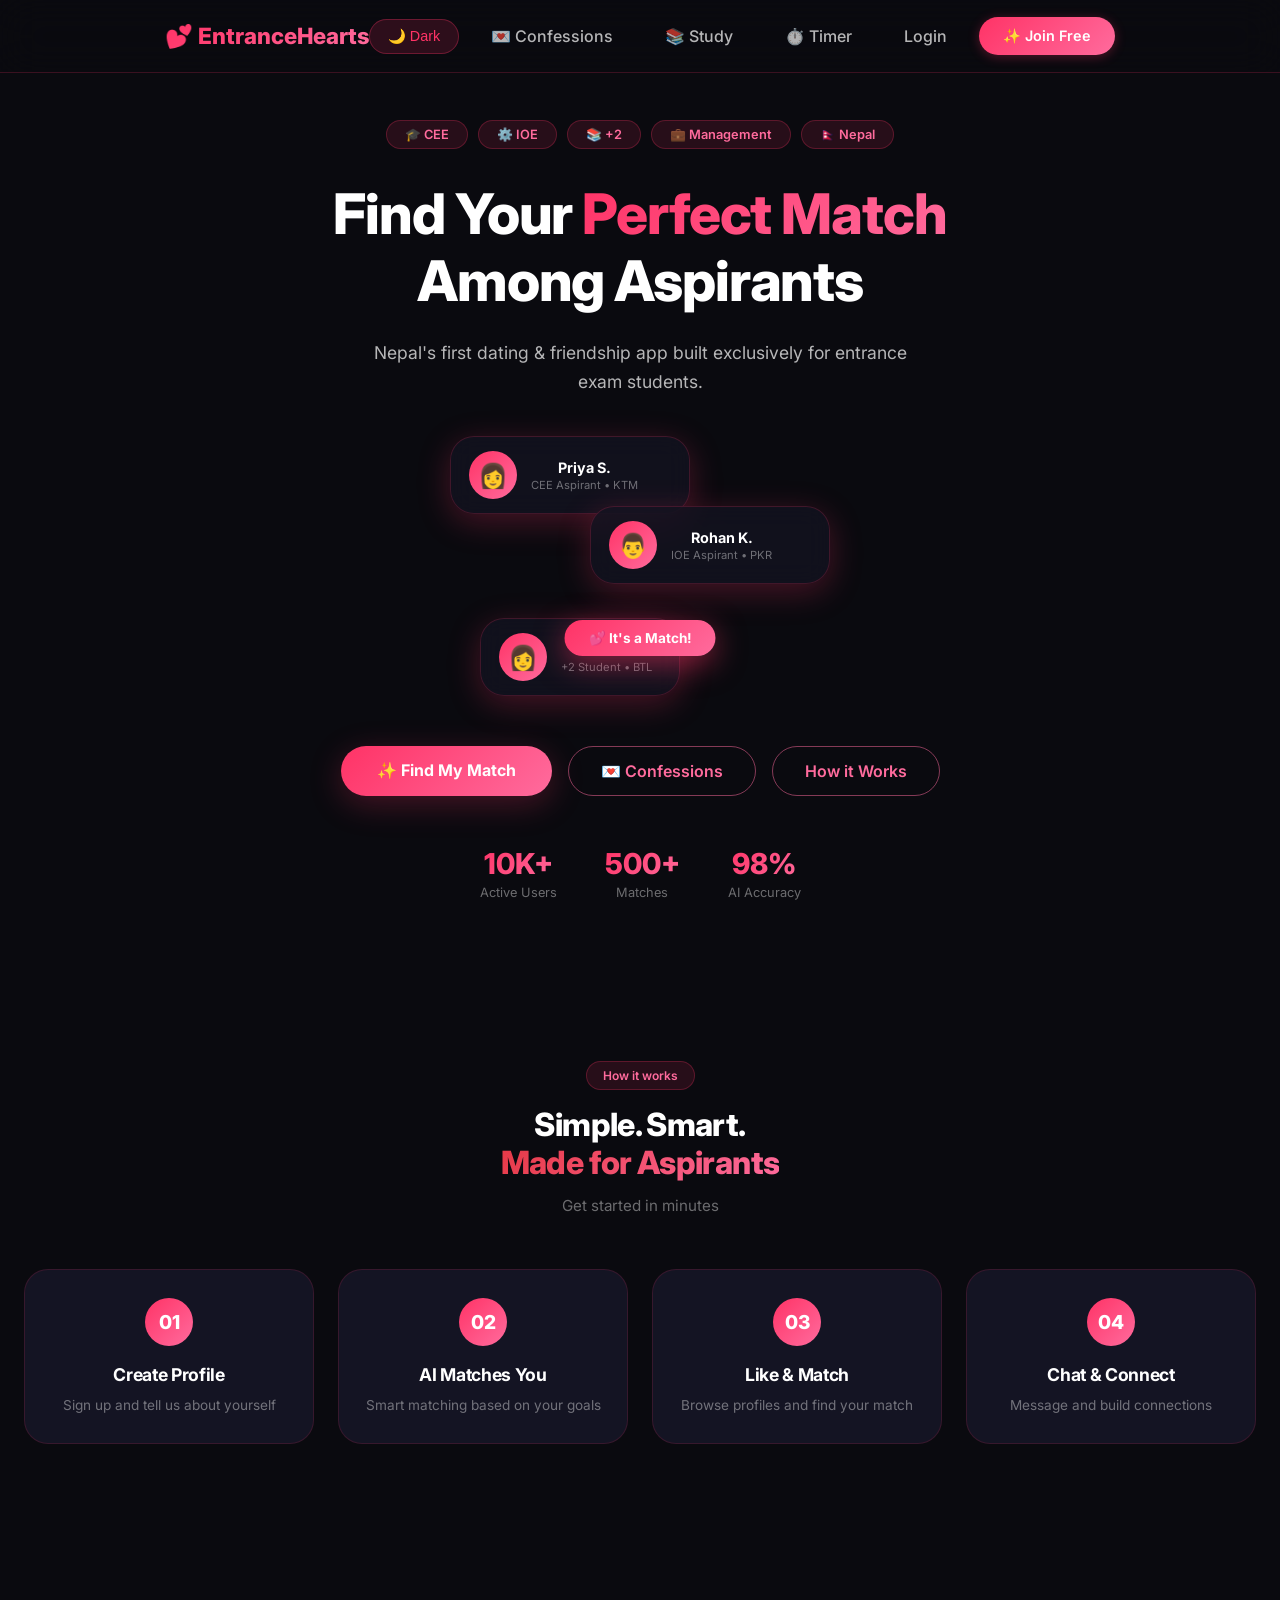
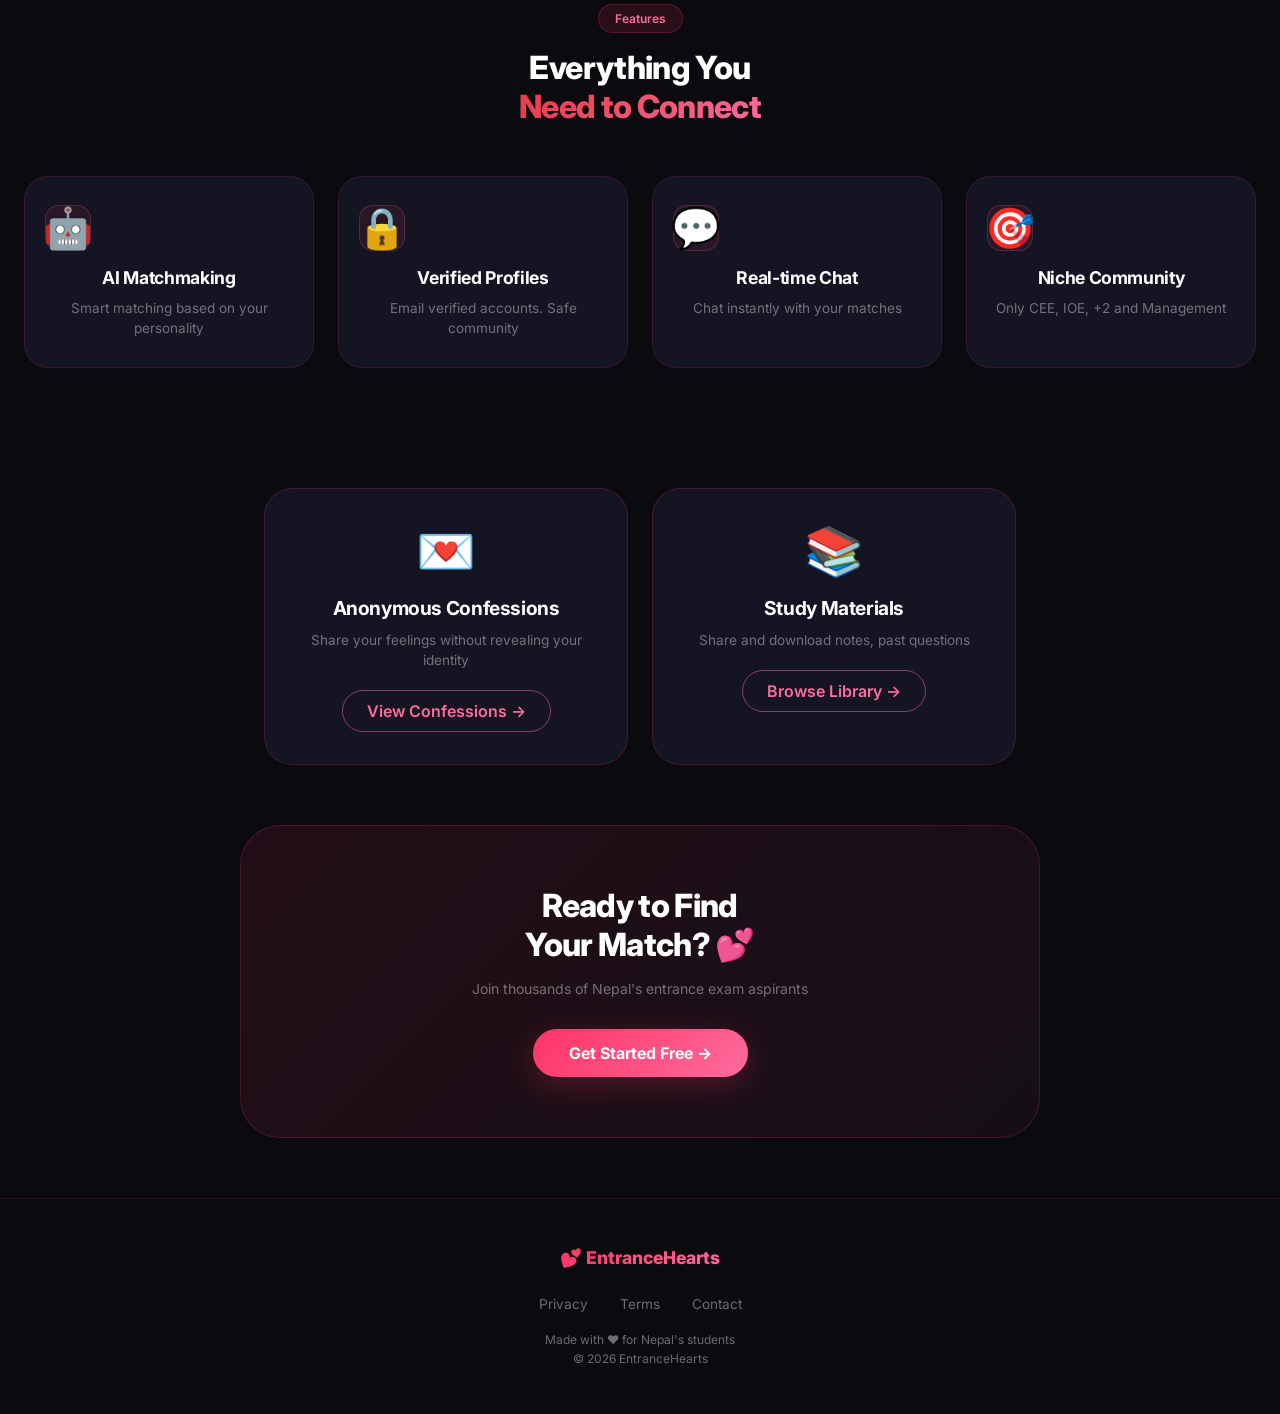
==== commit 16217965: "Update index.html" ====
--- a/index.html
+++ b/index.html
@@ -1,53 +1,65 @@
- <!DOCTYPE html>
+<!DOCTYPE html>
 <html lang="en">
 <head>
   <meta charset="UTF-8"/>
   <meta name="viewport" content="width=device-width, initial-scale=1.0, viewport-fit=cover"/>
-
-  <!-- SEO -->
-  <title>EntranceHearts 💕 — Nepal's #1 Dating App for CEE, IOE & +2 Students</title>
-  <meta name="description" content="Nepal's first dating & friendship app for CEE, IOE, +2 and Management entrance exam students. Find your perfect match among aspirants. Free to join!"/>
-  <meta name="keywords" content="Nepal dating app, CEE aspirants, IOE students, +2 Nepal"/>
-  <meta name="author" content="EntranceHearts"/>
-  <meta name="robots" content="index, follow"/>
+  <title>EntranceHearts 💕 — Nepal's #1 Dating App</title>
+  <meta name="description" content="Nepal's first dating & friendship app for CEE, IOE, +2 and Management students."/>
   <link rel="canonical" href="https://entrancehearts.vercel.app/"/>
-
-  <!-- Open Graph -->
   <meta property="og:type" content="website"/>
   <meta property="og:url" content="https://entrancehearts.vercel.app/"/>
-  <meta property="og:title" content="EntranceHearts 💕 — Find Your Match Among Nepal Aspirants"/>
-  <meta property="og:description" content="Nepal's first dating app for CEE, IOE, +2 and Management students. Free to join!"/>
+  <meta property="og:title" content="EntranceHearts 💕 — Find Your Match"/>
+  <meta property="og:description" content="Nepal's first dating app for students"/>
   <meta property="og:image" content="/icon-512.png"/>
-  <meta property="og:locale" content="ne_NP"/>
 
   <!-- PWA -->
   <link rel="manifest" href="manifest.json"/>
-  <meta name="theme-color" content="#e63946"/>
+  <meta name="theme-color" content="#ff3366"/>
   <meta name="mobile-web-app-capable" content="yes"/>
-  <meta name="apple-mobile-web-app-capable" content="yes"/>
-  <meta name="apple-mobile-web-app-status-bar-style" content="black-translucent"/>
-  <meta name="apple-mobile-web-app-title" content="EntranceHearts"/>
   <link rel="apple-touch-icon" href="icon-192.png"/>
 
-  <!-- Fonts -->
   <link href="https://fonts.googleapis.com/css2?family=Inter:opsz,wght@14..32,300;14..32,400;14..32,500;14..32,600;14..32,700;14..32,800&display=swap" rel="stylesheet"/>
   <link rel="stylesheet" href="https://cdnjs.cloudflare.com/ajax/libs/font-awesome/6.4.0/css/all.min.css"/>
   <link rel="stylesheet" href="style.css"/>
   
   <style>
-    /* Reset & Base */
+    /* ========== PREMIUM DARK THEME WITH PINK ACCENTS ========== */
     * {
       margin: 0;
       padding: 0;
       box-sizing: border-box;
     }
 
+    :root {
+      --bg-dark: #0a0a0f;
+      --bg-card: rgba(20, 20, 35, 0.7);
+      --bg-card-solid: #141423;
+      --pink-primary: #ff3366;
+      --pink-glow: #ff6b9d;
+      --pink-dark: #e63946;
+      --gold: #ffd700;
+      --text-white: #ffffff;
+      --text-gray: rgba(255, 255, 255, 0.7);
+      --text-muted: rgba(255, 255, 255, 0.4);
+      --border-glow: rgba(255, 51, 102, 0.3);
+      --shadow-pink: 0 8px 32px rgba(255, 51, 102, 0.25);
+    }
+
+    [data-theme="light"] {
+      --bg-dark: #f8f9fa;
+      --bg-card: rgba(255, 255, 255, 0.9);
+      --bg-card-solid: #ffffff;
+      --text-white: #1a1a2e;
+      --text-gray: #4a4a6a;
+      --text-muted: #888;
+      --border-glow: rgba(255, 51, 102, 0.2);
+    }
+
     body {
       font-family: 'Inter', sans-serif;
-      background: var(--bg-primary);
-      color: var(--text-primary);
-      transition: background 0.3s ease, color 0.3s ease;
-      overflow-x: hidden;
+      background: var(--bg-dark);
+      color: var(--text-white);
+      transition: all 0.3s ease;
     }
 
     /* Premium Navbar */
@@ -57,23 +69,15 @@
       left: 0;
       right: 0;
       z-index: 1000;
-      padding: 18px 32px;
-      background: rgba(var(--bg-primary-rgb), 0.95);
+      padding: 16px 32px;
+      background: rgba(10, 10, 15, 0.8);
       backdrop-filter: blur(20px);
-      border-bottom: 1px solid var(--border-color);
-      transition: all 0.3s ease;
-    }
-
-    [data-theme="dark"] .navbar {
-      background: rgba(10, 10, 15, 0.95);
+      border-bottom: 1px solid rgba(255, 51, 102, 0.2);
+      transition: all 0.3s;
     }
 
     [data-theme="light"] .navbar {
-      background: rgba(255, 255, 255, 0.95);
-    }
-
-    .navbar.scrolled {
-      padding: 12px 32px;
+      background: rgba(255, 255, 255, 0.9);
     }
 
     .nav-container {
@@ -87,23 +91,21 @@
     .logo {
       font-size: 1.4rem;
       font-weight: 800;
-      background: linear-gradient(135deg, #e63946, #ff6b9d);
+      background: linear-gradient(135deg, #ff3366, #ff6b9d);
       -webkit-background-clip: text;
       background-clip: text;
       -webkit-text-fill-color: transparent;
       text-decoration: none;
-      letter-spacing: -0.3px;
     }
 
     .nav-links {
       display: flex;
-      gap: 8px;
+      gap: 12px;
       align-items: center;
     }
 
-    /* Premium Buttons */
     .btn-primary-nav {
-      background: linear-gradient(135deg, #e63946, #ff6b9d);
+      background: linear-gradient(135deg, #ff3366, #ff6b9d);
       color: white;
       padding: 10px 24px;
       border-radius: 100px;
@@ -111,46 +113,42 @@
       font-weight: 600;
       font-size: 0.9rem;
       transition: all 0.3s;
-      border: none;
-      cursor: pointer;
-      box-shadow: 0 2px 8px rgba(230, 57, 70, 0.3);
+      box-shadow: 0 2px 12px rgba(255, 51, 102, 0.3);
     }
 
     .btn-primary-nav:hover {
       transform: translateY(-2px);
-      box-shadow: 0 8px 25px rgba(230, 57, 70, 0.4);
+      box-shadow: 0 8px 25px rgba(255, 51, 102, 0.4);
     }
 
     .btn-ghost-nav {
-      color: var(--text-secondary);
+      color: var(--text-gray);
       padding: 10px 20px;
       border-radius: 100px;
       text-decoration: none;
       font-weight: 500;
-      font-size: 0.9rem;
       transition: all 0.3s;
-      background: transparent;
     }
 
     .btn-ghost-nav:hover {
-      color: #ff6b9d;
-      background: rgba(255, 107, 157, 0.1);
+      color: #ff3366;
+      background: rgba(255, 51, 102, 0.1);
     }
 
     .theme-toggle {
-      background: var(--bg-card);
-      border: 1px solid var(--border-color);
+      background: rgba(255, 51, 102, 0.15);
+      border: 1px solid rgba(255, 51, 102, 0.3);
       border-radius: 100px;
       padding: 8px 18px;
       cursor: pointer;
-      font-size: 1rem;
+      font-size: 0.9rem;
+      font-weight: 500;
+      color: #ff3366;
       transition: all 0.3s;
-      color: var(--text-primary);
     }
 
     .theme-toggle:hover {
-      border-color: #ff6b9d;
-      transform: scale(1.02);
+      background: rgba(255, 51, 102, 0.3);
     }
 
     /* Hero Section */
@@ -163,7 +161,6 @@
       text-align: center;
       padding: 120px 24px 80px;
       position: relative;
-      overflow: hidden;
     }
 
     .hero-badge-container {
@@ -175,14 +172,13 @@
     }
 
     .hero-badge {
-      background: rgba(255, 107, 157, 0.12);
-      border: 1px solid rgba(255, 107, 157, 0.25);
+      background: rgba(255, 51, 102, 0.12);
+      border: 1px solid rgba(255, 51, 102, 0.25);
       color: #ff6b9d;
       padding: 6px 18px;
       border-radius: 100px;
       font-size: 0.8rem;
       font-weight: 600;
-      backdrop-filter: blur(4px);
     }
 
     .hero-title {
@@ -190,25 +186,23 @@
       font-weight: 800;
       line-height: 1.2;
       margin-bottom: 24px;
-      letter-spacing: -0.02em;
     }
 
     .hero-title .gradient-text {
-      background: linear-gradient(135deg, #e63946, #ff6b9d);
+      background: linear-gradient(135deg, #ff3366, #ff6b9d);
       -webkit-background-clip: text;
       background-clip: text;
       -webkit-text-fill-color: transparent;
     }
 
     .hero-subtitle {
-      color: var(--text-secondary);
+      color: var(--text-gray);
       font-size: 1.1rem;
-      line-height: 1.6;
       max-width: 550px;
       margin: 0 auto 40px;
     }
 
-    /* Floating Cards Container */
+    /* Floating Cards */
     .floating-cards {
       position: relative;
       width: 100%;
@@ -221,14 +215,14 @@
       position: absolute;
       background: var(--bg-card);
       backdrop-filter: blur(12px);
-      border: 1px solid var(--border-color);
+      border: 1px solid rgba(255, 51, 102, 0.2);
       border-radius: 24px;
       padding: 14px 18px;
       display: flex;
       align-items: center;
       gap: 14px;
       width: 240px;
-      box-shadow: var(--shadow-md);
+      box-shadow: var(--shadow-pink);
       animation: float 3s ease-in-out infinite;
     }
 
@@ -245,39 +239,30 @@
       width: 48px;
       height: 48px;
       border-radius: 50%;
-      background: linear-gradient(135deg, #e63946, #ff6b9d);
+      background: linear-gradient(135deg, #ff3366, #ff6b9d);
       display: flex;
       align-items: center;
       justify-content: center;
       font-size: 1.5rem;
-      flex-shrink: 0;
-    }
-
-    .float-name {
-      font-size: 0.9rem;
-      font-weight: 700;
-    }
-
-    .float-meta {
-      font-size: 0.7rem;
-      color: var(--text-muted);
-      margin-top: 2px;
-    }
+    }
+
+    .float-name { font-size: 0.9rem; font-weight: 700; color: var(--text-white); }
+    .float-meta { font-size: 0.7rem; color: var(--text-muted); }
 
     .match-pill {
       position: absolute;
       bottom: 40px;
       left: 50%;
       transform: translateX(-50%);
-      background: linear-gradient(135deg, #e63946, #ff6b9d);
+      background: linear-gradient(135deg, #ff3366, #ff6b9d);
       color: white;
       padding: 10px 24px;
       border-radius: 100px;
       font-size: 0.85rem;
       font-weight: 700;
       white-space: nowrap;
-      box-shadow: 0 8px 30px rgba(230, 57, 70, 0.5);
-      animation: pulse 2s ease-in-out infinite;
+      box-shadow: 0 8px 30px rgba(255, 51, 102, 0.5);
+      animation: pulse 2s infinite;
     }
 
     @keyframes pulse {
@@ -285,7 +270,7 @@
       50% { transform: translateX(-50%) scale(1.05); }
     }
 
-    /* Hero CTA */
+    /* Buttons */
     .hero-cta {
       display: flex;
       gap: 16px;
@@ -295,7 +280,7 @@
     }
 
     .btn-primary {
-      background: linear-gradient(135deg, #e63946, #ff6b9d);
+      background: linear-gradient(135deg, #ff3366, #ff6b9d);
       color: white;
       padding: 14px 36px;
       border-radius: 100px;
@@ -303,57 +288,43 @@
       font-weight: 700;
       font-size: 1rem;
       transition: all 0.3s;
-      display: inline-block;
-      border: none;
-      cursor: pointer;
-      box-shadow: 0 4px 15px rgba(230, 57, 70, 0.3);
+      box-shadow: var(--shadow-pink);
     }
 
     .btn-primary:hover {
       transform: translateY(-3px);
-      box-shadow: 0 8px 30px rgba(230, 57, 70, 0.4);
+      box-shadow: 0 12px 35px rgba(255, 51, 102, 0.4);
     }
 
     .btn-ghost {
-      color: var(--text-secondary);
+      color: #ff6b9d;
       padding: 14px 32px;
       border-radius: 100px;
       text-decoration: none;
       font-weight: 600;
       font-size: 1rem;
-      transition: all 0.3s;
-      display: inline-block;
-      border: 1.5px solid var(--border-color);
+      border: 1.5px solid rgba(255, 107, 157, 0.5);
       background: transparent;
     }
 
     .btn-ghost:hover {
-      border-color: #ff6b9d;
-      color: #ff6b9d;
+      border-color: #ff3366;
+      background: rgba(255, 51, 102, 0.1);
       transform: translateY(-2px);
     }
 
-    .btn-large {
-      padding: 16px 42px;
-      font-size: 1.05rem;
-    }
-
-    /* Hero Stats */
+    /* Stats */
     .hero-stats {
       display: flex;
       gap: 48px;
       justify-content: center;
-    }
-
-    .hero-stat {
-      text-align: center;
     }
 
     .hero-stat strong {
       display: block;
       font-size: 1.8rem;
       font-weight: 800;
-      background: linear-gradient(135deg, #e63946, #ff6b9d);
+      background: linear-gradient(135deg, #ff3366, #ff6b9d);
       -webkit-background-clip: text;
       background-clip: text;
       -webkit-text-fill-color: transparent;
@@ -378,8 +349,8 @@
 
     .section-tag {
       display: inline-block;
-      background: rgba(255, 107, 157, 0.1);
-      border: 1px solid rgba(255, 107, 157, 0.3);
+      background: rgba(255, 51, 102, 0.12);
+      border: 1px solid rgba(255, 51, 102, 0.25);
       color: #ff6b9d;
       padding: 6px 16px;
       border-radius: 100px;
@@ -392,45 +363,40 @@
       font-size: 2rem;
       font-weight: 800;
       margin-bottom: 12px;
-      line-height: 1.3;
     }
 
     .section-sub {
       color: var(--text-muted);
       font-size: 0.95rem;
-      max-width: 500px;
-      margin: 0 auto;
     }
 
     /* Grids */
-    .steps-grid, .features-grid {
+    .steps-grid {
       display: grid;
       grid-template-columns: repeat(4, 1fr);
       gap: 24px;
-      max-width: 1100px;
-      margin: 0 auto;
-    }
-
-    .step-card, .feature-card {
-      background: var(--bg-card);
-      border: 1px solid var(--border-color);
+    }
+
+    .step-card {
+      background: var(--bg-card-solid);
+      border: 1px solid rgba(255, 51, 102, 0.15);
       border-radius: 24px;
       padding: 28px 20px;
       text-align: center;
       transition: all 0.3s;
     }
 
-    .step-card:hover, .feature-card:hover {
+    .step-card:hover {
       transform: translateY(-6px);
-      border-color: rgba(255, 107, 157, 0.4);
-      box-shadow: var(--shadow-lg);
+      border-color: #ff3366;
+      box-shadow: var(--shadow-pink);
     }
 
     .step-number {
       width: 48px;
       height: 48px;
       border-radius: 50%;
-      background: linear-gradient(135deg, #e63946, #ff6b9d);
+      background: linear-gradient(135deg, #ff3366, #ff6b9d);
       display: flex;
       align-items: center;
       justify-content: center;
@@ -440,16 +406,36 @@
       color: white;
     }
 
-    .step-card h3, .feature-card h3 {
+    .step-card h3 {
       font-size: 1.1rem;
       font-weight: 700;
       margin-bottom: 10px;
     }
 
-    .step-card p, .feature-card p {
+    .step-card p {
       font-size: 0.85rem;
       color: var(--text-muted);
-      line-height: 1.5;
+    }
+
+    /* Features */
+    .features-grid {
+      display: grid;
+      grid-template-columns: repeat(4, 1fr);
+      gap: 24px;
+    }
+
+    .feature-card {
+      background: var(--bg-card-solid);
+      border: 1px solid rgba(255, 51, 102, 0.15);
+      border-radius: 24px;
+      padding: 28px 20px;
+      text-align: center;
+      transition: all 0.3s;
+    }
+
+    .feature-card:hover {
+      transform: translateY(-6px);
+      border-color: #ff3366;
     }
 
     .feature-icon {
@@ -457,7 +443,18 @@
       margin-bottom: 16px;
     }
 
-    /* Premium Grid */
+    .feature-card h3 {
+      font-size: 1.1rem;
+      font-weight: 700;
+      margin-bottom: 10px;
+    }
+
+    .feature-card p {
+      font-size: 0.85rem;
+      color: var(--text-muted);
+    }
+
+    /* Premium Cards */
     .premium-grid {
       display: grid;
       grid-template-columns: repeat(2, 1fr);
@@ -468,8 +465,8 @@
     }
 
     .premium-card {
-      background: var(--bg-card);
-      border: 1px solid var(--border-color);
+      background: var(--bg-card-solid);
+      border: 1px solid rgba(255, 51, 102, 0.2);
       border-radius: 28px;
       padding: 32px 24px;
       text-align: center;
@@ -478,7 +475,8 @@
 
     .premium-card:hover {
       transform: translateY(-6px);
-      border-color: rgba(255, 107, 157, 0.4);
+      border-color: #ff3366;
+      box-shadow: var(--shadow-pink);
     }
 
     .premium-card-icon {
@@ -496,65 +494,12 @@
       font-size: 0.85rem;
       color: var(--text-muted);
       margin-bottom: 20px;
-      line-height: 1.5;
-    }
-
-    /* Share Section */
-    .share-section {
-      max-width: 600px;
-      margin: 0 auto;
-      padding: 0 24px;
-    }
-
-    .share-card {
-      background: var(--bg-card);
-      border: 1px solid var(--border-color);
-      border-radius: 32px;
-      padding: 32px;
-      text-align: center;
-    }
-
-    .share-card h3 {
-      font-size: 1.2rem;
-      font-weight: 700;
-      margin-bottom: 8px;
-    }
-
-    .share-card p {
-      font-size: 0.85rem;
-      color: var(--text-muted);
-      margin-bottom: 24px;
-    }
-
-    .share-btns {
-      display: flex;
-      gap: 12px;
-      justify-content: center;
-      flex-wrap: wrap;
-    }
-
-    .share-btn {
-      display: flex;
-      align-items: center;
-      gap: 8px;
-      padding: 12px 24px;
-      border-radius: 100px;
-      font-size: 0.85rem;
-      font-weight: 600;
-      cursor: pointer;
-      transition: all 0.2s;
-      border: none;
-    }
-
-    .share-btn:active { transform: scale(0.96); }
-    .share-wa { background: #25D366; color: #fff; }
-    .share-fb { background: #1877F2; color: #fff; }
-    .share-copy { background: var(--bg-card-hover); border: 1px solid var(--border-color); color: var(--text-primary); }
-
-    /* CTA Section */
+    }
+
+    /* CTA */
     .cta-section {
-      background: linear-gradient(135deg, rgba(230, 57, 70, 0.12), rgba(255, 107, 157, 0.08));
-      border: 1px solid rgba(255, 107, 157, 0.2);
+      background: linear-gradient(135deg, rgba(255, 51, 102, 0.1), rgba(255, 107, 157, 0.05));
+      border: 1px solid rgba(255, 51, 102, 0.2);
       border-radius: 40px;
       padding: 60px 40px;
       text-align: center;
@@ -570,20 +515,14 @@
 
     .cta-section p {
       color: var(--text-muted);
-      font-size: 0.95rem;
       margin-bottom: 32px;
     }
 
     /* Footer */
     .footer {
-      border-top: 1px solid var(--border-color);
+      border-top: 1px solid rgba(255, 51, 102, 0.15);
       padding: 48px 24px;
       text-align: center;
-    }
-
-    .footer-content {
-      max-width: 600px;
-      margin: 0 auto;
     }
 
     .footer-links {
@@ -597,15 +536,11 @@
       color: var(--text-muted);
       text-decoration: none;
       font-size: 0.85rem;
-      transition: all 0.2s;
-    }
-
-    .footer-links a:hover { color: #ff6b9d; }
-
-    .footer p {
-      color: var(--text-muted);
-      font-size: 0.75rem;
-      margin-top: 12px;
+      transition: color 0.2s;
+    }
+
+    .footer-links a:hover {
+      color: #ff3366;
     }
 
     /* Responsive */
@@ -616,77 +551,30 @@
     }
 
     @media (max-width: 768px) {
-      .nav-links {
-        display: none;
-      }
-      
-      .hero-title {
-        font-size: 2.2rem;
-      }
-      
-      .hero-subtitle {
-        font-size: 0.95rem;
-      }
-      
-      .steps-grid, .features-grid {
-        grid-template-columns: 1fr;
-      }
-      
-      .premium-grid {
-        grid-template-columns: 1fr;
-      }
-      
-      .hero-stats {
-        gap: 24px;
-      }
-      
-      .hero-stat strong {
-        font-size: 1.3rem;
-      }
-      
-      .cta-section {
-        padding: 40px 24px;
-        margin: 40px 20px;
-      }
-      
-      .cta-section h2 {
-        font-size: 1.5rem;
-      }
+      .nav-links { display: none; }
+      .hero-title { font-size: 2.2rem; }
+      .steps-grid, .features-grid { grid-template-columns: 1fr; }
+      .premium-grid { grid-template-columns: 1fr; }
+      .hero-stats { gap: 24px; }
     }
 
     @media (max-width: 480px) {
-      .floating-cards {
-        transform: scale(0.85);
-      }
-      
-      .hero-cta {
-        flex-direction: column;
-        align-items: center;
-      }
-      
-      .btn-primary, .btn-ghost {
-        width: 100%;
-        max-width: 250px;
-        text-align: center;
-      }
-    }
-
-    /* Mobile Menu */
+      .floating-cards { transform: scale(0.85); }
+      .hero-cta { flex-direction: column; align-items: center; }
+    }
+
     .mobile-menu-btn {
       display: none;
-      background: var(--bg-card);
-      border: 1px solid var(--border-color);
+      background: rgba(255, 51, 102, 0.15);
+      border: 1px solid rgba(255, 51, 102, 0.3);
       border-radius: 12px;
       padding: 10px 14px;
-      font-size: 1.2rem;
+      color: #ff3366;
       cursor: pointer;
-      color: var(--text-primary);
     }
 
     @media (max-width: 768px) {
-      .mobile-menu-btn {
-        display: block;
-      }
+      .mobile-menu-btn { display: block; }
     }
 
     .mobile-menu {
@@ -694,48 +582,34 @@
       top: 70px;
       right: -100%;
       width: 280px;
-      background: var(--bg-secondary);
+      background: var(--bg-card-solid);
       backdrop-filter: blur(20px);
-      border: 1px solid var(--border-color);
+      border: 1px solid rgba(255, 51, 102, 0.3);
       border-radius: 20px;
       padding: 20px;
       z-index: 999;
-      transition: right 0.3s ease;
-    }
-
-    .mobile-menu.open {
-      right: 16px;
-    }
+      transition: right 0.3s;
+    }
+
+    .mobile-menu.open { right: 16px; }
 
     .mobile-menu-item {
       display: block;
       padding: 12px 16px;
-      color: var(--text-primary);
+      color: var(--text-white);
       text-decoration: none;
       border-radius: 12px;
-      transition: all 0.2s;
     }
 
     .mobile-menu-item:hover {
-      background: rgba(255, 107, 157, 0.1);
-      color: #ff6b9d;
+      background: rgba(255, 51, 102, 0.15);
+      color: #ff3366;
     }
   </style>
 </head>
 <body>
 
-  <!-- PWA Install Banner -->
-  <div class="install-banner" id="installBanner">
-    <div class="install-banner-icon">💕</div>
-    <div class="install-banner-text">
-      <strong>Add to Home Screen</strong>
-      <span>Use like a real app — no App Store needed!</span>
-    </div>
-    <button class="install-btn" id="installBtn">Install</button>
-    <button class="install-close" id="closeInstallBtn">✕</button>
-  </div>
-
-  <!-- Premium Navbar -->
+  <!-- Navbar -->
   <nav class="navbar" id="navbar">
     <div class="nav-container">
       <a href="index.html" class="logo">💕 EntranceHearts</a>
@@ -751,7 +625,6 @@
     </div>
   </nav>
 
-  <!-- Mobile Menu -->
   <div class="mobile-menu" id="mobileMenu">
     <a href="login.html" class="mobile-menu-item">🔐 Login</a>
     <a href="signup.html" class="mobile-menu-item">✨ Join Free</a>
@@ -764,7 +637,7 @@
     <a href="profile.html" class="mobile-menu-item">👤 Profile</a>
   </div>
 
-  <!-- Hero Section -->
+  <!-- Hero -->
   <section class="hero">
     <div class="hero-badge-container">
       <span class="hero-badge">🎓 CEE</span>
@@ -774,38 +647,19 @@
       <span class="hero-badge">🇳🇵 Nepal</span>
     </div>
     <h1 class="hero-title">Find Your <span class="gradient-text">Perfect Match</span><br/>Among Aspirants</h1>
-    <p class="hero-subtitle">Nepal's first dating & friendship app built exclusively for entrance exam students. Connect with someone who truly understands your journey.</p>
-
-    <!-- Floating Cards -->
+    <p class="hero-subtitle">Nepal's first dating & friendship app built exclusively for entrance exam students.</p>
+
     <div class="floating-cards">
-      <div class="float-card">
-        <div class="float-avatar">👩</div>
-        <div>
-          <div class="float-name">Priya S.</div>
-          <div class="float-meta">CEE Aspirant • KTM</div>
-        </div>
-      </div>
-      <div class="float-card">
-        <div class="float-avatar">👨</div>
-        <div>
-          <div class="float-name">Rohan K.</div>
-          <div class="float-meta">IOE Aspirant • PKR</div>
-        </div>
-      </div>
-      <div class="float-card">
-        <div class="float-avatar">👩</div>
-        <div>
-          <div class="float-name">Sita G.</div>
-          <div class="float-meta">+2 Student • BTL</div>
-        </div>
-      </div>
+      <div class="float-card"><div class="float-avatar">👩</div><div><div class="float-name">Priya S.</div><div class="float-meta">CEE Aspirant • KTM</div></div></div>
+      <div class="float-card"><div class="float-avatar">👨</div><div><div class="float-name">Rohan K.</div><div class="float-meta">IOE Aspirant • PKR</div></div></div>
+      <div class="float-card"><div class="float-avatar">👩</div><div><div class="float-name">Sita G.</div><div class="float-meta">+2 Student • BTL</div></div></div>
       <div class="match-pill">💕 It's a Match!</div>
     </div>
 
     <div class="hero-cta">
-      <a href="signup.html" class="btn-primary btn-large">✨ Find My Match</a>
-      <a href="confessions.html" class="btn-ghost btn-large">💌 Confessions</a>
-      <a href="#how" class="btn-ghost btn-large">How it Works</a>
+      <a href="signup.html" class="btn-primary">✨ Find My Match</a>
+      <a href="confessions.html" class="btn-ghost">💌 Confessions</a>
+      <a href="#how" class="btn-ghost">How it Works</a>
     </div>
 
     <div class="hero-stats">
@@ -817,222 +671,85 @@
 
   <!-- How It Works -->
   <section class="section" id="how">
-    <div class="section-header">
-      <span class="section-tag">How it works</span>
-      <h2>Simple. Smart.<br/><span class="gradient-text">Made for Aspirants</span></h2>
-      <p class="section-sub">Get started in minutes and find your perfect match</p>
-    </div>
+    <div class="section-header"><span class="section-tag">How it works</span><h2>Simple. Smart.<br/><span class="gradient-text">Made for Aspirants</span></h2><p class="section-sub">Get started in minutes</p></div>
     <div class="steps-grid">
-      <div class="step-card">
-        <div class="step-number">01</div>
-        <h3>Create Profile</h3>
-        <p>Sign up and tell us your exam, subjects and personality.</p>
-      </div>
-      <div class="step-card">
-        <div class="step-number">02</div>
-        <h3>AI Matches You</h3>
-        <p>Our AI finds people who share your goals and vibe.</p>
-      </div>
-      <div class="step-card">
-        <div class="step-number">03</div>
-        <h3>Like & Match</h3>
-        <p>Browse profiles and match with people you like.</p>
-      </div>
-      <div class="step-card">
-        <div class="step-number">04</div>
-        <h3>Chat & Connect</h3>
-        <p>Message your matches and build real connections.</p>
-      </div>
+      <div class="step-card"><div class="step-number">01</div><h3>Create Profile</h3><p>Sign up and tell us about yourself</p></div>
+      <div class="step-card"><div class="step-number">02</div><h3>AI Matches You</h3><p>Smart matching based on your goals</p></div>
+      <div class="step-card"><div class="step-number">03</div><h3>Like & Match</h3><p>Browse profiles and find your match</p></div>
+      <div class="step-card"><div class="step-number">04</div><h3>Chat & Connect</h3><p>Message and build connections</p></div>
     </div>
   </section>
 
   <!-- Features -->
   <section class="section">
-    <div class="section-header">
-      <span class="section-tag">Premium Features</span>
-      <h2>Everything You<br/><span class="gradient-text">Need to Connect</span></h2>
-      <p class="section-sub">Built specifically for Nepal's entrance exam community</p>
-    </div>
+    <div class="section-header"><span class="section-tag">Features</span><h2>Everything You<br/><span class="gradient-text">Need to Connect</span></h2></div>
     <div class="features-grid">
-      <div class="feature-card">
-        <div class="feature-icon">🤖</div>
-        <h3>AI Matchmaking</h3>
-        <p>Smart matching based on your exam, goals and personality.</p>
-      </div>
-      <div class="feature-card">
-        <div class="feature-icon">🔒</div>
-        <h3>Verified Profiles</h3>
-        <p>Email verified accounts only. Safe and trusted community.</p>
-      </div>
-      <div class="feature-card">
-        <div class="feature-icon">💬</div>
-        <h3>Real-time Chat</h3>
-        <p>Chat instantly with your matches. Share notes and motivation.</p>
-      </div>
-      <div class="feature-card">
-        <div class="feature-icon">🎯</div>
-        <h3>Niche Community</h3>
-        <p>Only CEE, IOE, +2 and Management students. No random people.</p>
-      </div>
+      <div class="feature-card"><div class="feature-icon">🤖</div><h3>AI Matchmaking</h3><p>Smart matching based on your personality</p></div>
+      <div class="feature-card"><div class="feature-icon">🔒</div><h3>Verified Profiles</h3><p>Email verified accounts. Safe community</p></div>
+      <div class="feature-card"><div class="feature-icon">💬</div><h3>Real-time Chat</h3><p>Chat instantly with your matches</p></div>
+      <div class="feature-card"><div class="feature-icon">🎯</div><h3>Niche Community</h3><p>Only CEE, IOE, +2 and Management</p></div>
     </div>
   </section>
 
-  <!-- Study & Confession Preview -->
+  <!-- Premium Cards -->
   <div class="premium-grid">
-    <div class="premium-card">
-      <div class="premium-card-icon">💌</div>
-      <h3>Anonymous Confessions</h3>
-      <p>Share your feelings without revealing your identity. Connect with aspirants who feel the same.</p>
-      <a href="confessions.html" class="btn-ghost" style="padding: 10px 24px;">View Confessions →</a>
-    </div>
-    <div class="premium-card">
-      <div class="premium-card-icon">📚</div>
-      <h3>Study Materials</h3>
-      <p>Share and download notes, past questions, and study resources for CEE, IOE, +2 & Management.</p>
-      <a href="study.html" class="btn-ghost" style="padding: 10px 24px;">Browse Library →</a>
-    </div>
+    <div class="premium-card"><div class="premium-card-icon">💌</div><h3>Anonymous Confessions</h3><p>Share your feelings without revealing your identity</p><a href="confessions.html" class="btn-ghost" style="padding: 10px 24px;">View Confessions →</a></div>
+    <div class="premium-card"><div class="premium-card-icon">📚</div><h3>Study Materials</h3><p>Share and download notes, past questions</p><a href="study.html" class="btn-ghost" style="padding: 10px 24px;">Browse Library →</a></div>
   </div>
 
-  <!-- Share Section -->
-  <div class="share-section">
-    <div class="share-card">
-      <h3>💌 Know an aspirant? Share EntranceHearts!</h3>
-      <p>Help your friends find their match too 🇳🇵</p>
-      <div class="share-btns">
-        <button class="share-btn share-wa" id="shareWaBtn"><i class="fab fa-whatsapp"></i> WhatsApp</button>
-        <button class="share-btn share-fb" id="shareFbBtn"><i class="fab fa-facebook"></i> Facebook</button>
-        <button class="share-btn share-copy" id="copyLinkBtn"><i class="fas fa-link"></i> Copy Link</button>
-      </div>
-      <div class="copy-toast" id="copyToast">✅ Link copied!</div>
-    </div>
-  </div>
-
-  <!-- CTA Section -->
+    <!-- CTA -->
   <section class="cta-section">
     <h2>Ready to Find<br/>Your Match? 💕</h2>
-    <p>Join thousands of Nepal's entrance exam aspirants already on EntranceHearts</p>
-    <a href="signup.html" class="btn-primary btn-large">Get Started Free →</a>
+    <p>Join thousands of Nepal's entrance exam aspirants</p>
+    <a href="signup.html" class="btn-primary">Get Started Free →</a>
   </section>
 
   <!-- Footer -->
   <footer class="footer">
-    <div class="footer-content">
-      <span class="logo">💕 EntranceHearts</span>
-      <div class="footer-links">
-        <a href="#">Privacy Policy</a>
-        <a href="#">Terms of Service</a>
-        <a href="#">Contact Us</a>
-      </div>
-      <p>Made with ❤️ for Nepal's entrance exam aspirants</p>
-      <p>© 2026 EntranceHearts. All rights reserved.</p>
-    </div>
+    <div class="footer-content"><span class="logo">💕 EntranceHearts</span><div class="footer-links"><a href="#">Privacy</a><a href="#">Terms</a><a href="#">Contact</a></div><p>Made with ❤️ for Nepal's students</p><p>© 2026 EntranceHearts</p></div>
   </footer>
 
   <script>
-    // App constants
-    const APP_URL = 'https://entrancehearts.vercel.app/';
-    
-    // Service Worker
-    if ('serviceWorker' in navigator) {
-      window.addEventListener('load', () => {
-        navigator.serviceWorker.register('/sw.js').catch(() => console.log('SW failed'));
-      });
-    }
-
-    // PWA Install
-    let deferredPrompt = null;
-    window.addEventListener('beforeinstallprompt', (e) => {
-      e.preventDefault();
-      deferredPrompt = e;
-      setTimeout(() => {
-        if (!localStorage.getItem('ehInstallDismissed')) {
-          document.getElementById('installBanner')?.classList.add('show');
-        }
-      }, 3000);
-    });
-
-    document.getElementById('installBtn')?.addEventListener('click', async () => {
-      if (deferredPrompt) {
-        deferredPrompt.prompt();
-        await deferredPrompt.userChoice;
-        deferredPrompt = null;
-        document.getElementById('installBanner')?.classList.remove('show');
-      }
-    });
-
-    document.getElementById('closeInstallBtn')?.addEventListener('click', () => {
-      document.getElementById('installBanner')?.classList.remove('show');
-      localStorage.setItem('ehInstallDismissed', 'true');
-    });
-
-    // Dark/Light Mode Toggle
     function toggleTheme() {
       const html = document.documentElement;
       const isDark = html.getAttribute('data-theme') === 'dark';
-      const themeToggle = document.getElementById('themeToggle');
-      
+      const btn = document.getElementById('themeToggle');
       if (isDark) {
         html.removeAttribute('data-theme');
         localStorage.setItem('theme', 'light');
-        if (themeToggle) themeToggle.textContent = '🌙 Dark';
+        btn.textContent = '🌙 Dark';
       } else {
         html.setAttribute('data-theme', 'dark');
         localStorage.setItem('theme', 'dark');
-        if (themeToggle) themeToggle.textContent = '☀️ Light';
+        btn.textContent = '☀️ Light';
       }
     }
-    
-    const savedTheme = localStorage.getItem('theme');
-    const themeToggle = document.getElementById('themeToggle');
-    if (savedTheme === 'dark') {
+    const saved = localStorage.getItem('theme');
+    if (saved === 'dark') {
       document.documentElement.setAttribute('data-theme', 'dark');
-      if (themeToggle) themeToggle.textContent = '☀️ Light';
-    } else {
-      document.documentElement.removeAttribute('data-theme');
-      if (themeToggle) themeToggle.textContent = '🌙 Dark';
-    }
-
-    // Mobile Menu
-    const mobileMenuBtn = document.getElementById('mobileMenuBtn');
+      document.getElementById('themeToggle').textContent = '☀️ Light';
+    }
+
+    const menuBtn = document.getElementById('mobileMenuBtn');
     const mobileMenu = document.getElementById('mobileMenu');
-    if (mobileMenuBtn && mobileMenu) {
-      mobileMenuBtn.addEventListener('click', () => {
+    if (menuBtn && mobileMenu) {
+      menuBtn.onclick = () => {
         mobileMenu.classList.toggle('open');
-        mobileMenuBtn.textContent = mobileMenu.classList.contains('open') ? '✕' : '☰';
-      });
+        menuBtn.textContent = mobileMenu.classList.contains('open') ? '✕' : '☰';
+      };
       document.addEventListener('click', (e) => {
-        if (!mobileMenu.contains(e.target) && !mobileMenuBtn.contains(e.target)) {
+        if (!mobileMenu.contains(e.target) && !menuBtn.contains(e.target)) {
           mobileMenu.classList.remove('open');
-          mobileMenuBtn.textContent = '☰';
+          menuBtn.textContent = '☰';
         }
       });
     }
 
-    // Navbar scroll effect
     window.addEventListener('scroll', () => {
       const navbar = document.getElementById('navbar');
-      if (navbar && window.scrollY > 50) {
-        navbar.classList.add('scrolled');
-      } else if (navbar) {
-        navbar.classList.remove('scrolled');
-      }
+      if (navbar && window.scrollY > 50) navbar.classList.add('scrolled');
+      else if (navbar) navbar.classList.remove('scrolled');
     });
-
-    // Share functions
-    window.shareWhatsApp = () => window.open(`https://wa.me/?text=${encodeURIComponent('💕 Join EntranceHearts - Nepal\'s dating app for aspirants! ' + APP_URL)}`, '_blank');
-    window.shareFacebook = () => window.open(`https://www.facebook.com/sharer/sharer.php?u=${encodeURIComponent(APP_URL)}`, '_blank');
-    window.copyLink = async () => {
-      try {
-        await navigator.clipboard.writeText(APP_URL);
-        const toast = document.getElementById('copyToast');
-        if (toast) toast.classList.add('show');
-        setTimeout(() => toast?.classList.remove('show'), 2000);
-      } catch(e) { alert('Press Ctrl+C to copy'); }
-    };
-
-    document.getElementById('shareWaBtn')?.addEventListener('click', shareWhatsApp);
-    document.getElementById('shareFbBtn')?.addEventListener('click', shareFacebook);
-    document.getElementById('copyLinkBtn')?.addEventListener('click', copyLink);
   </script>
 </body>
 </html>
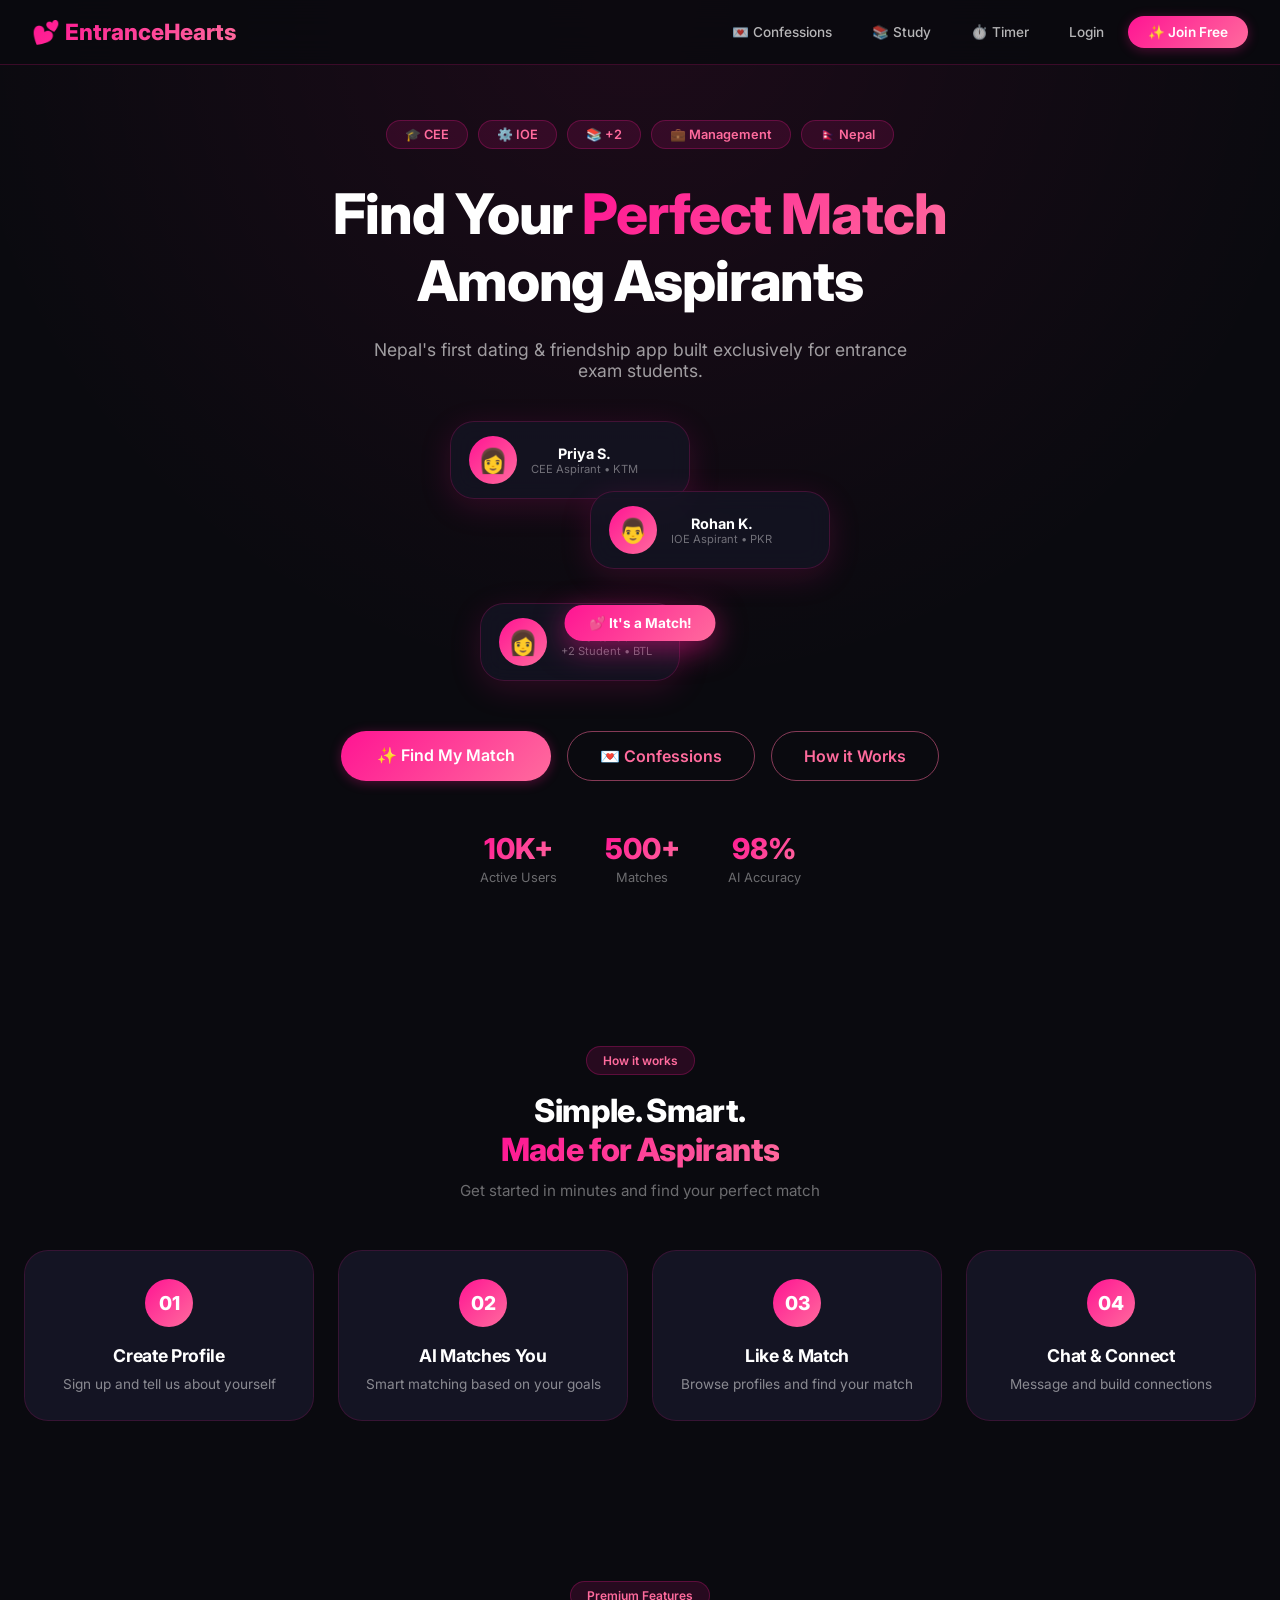
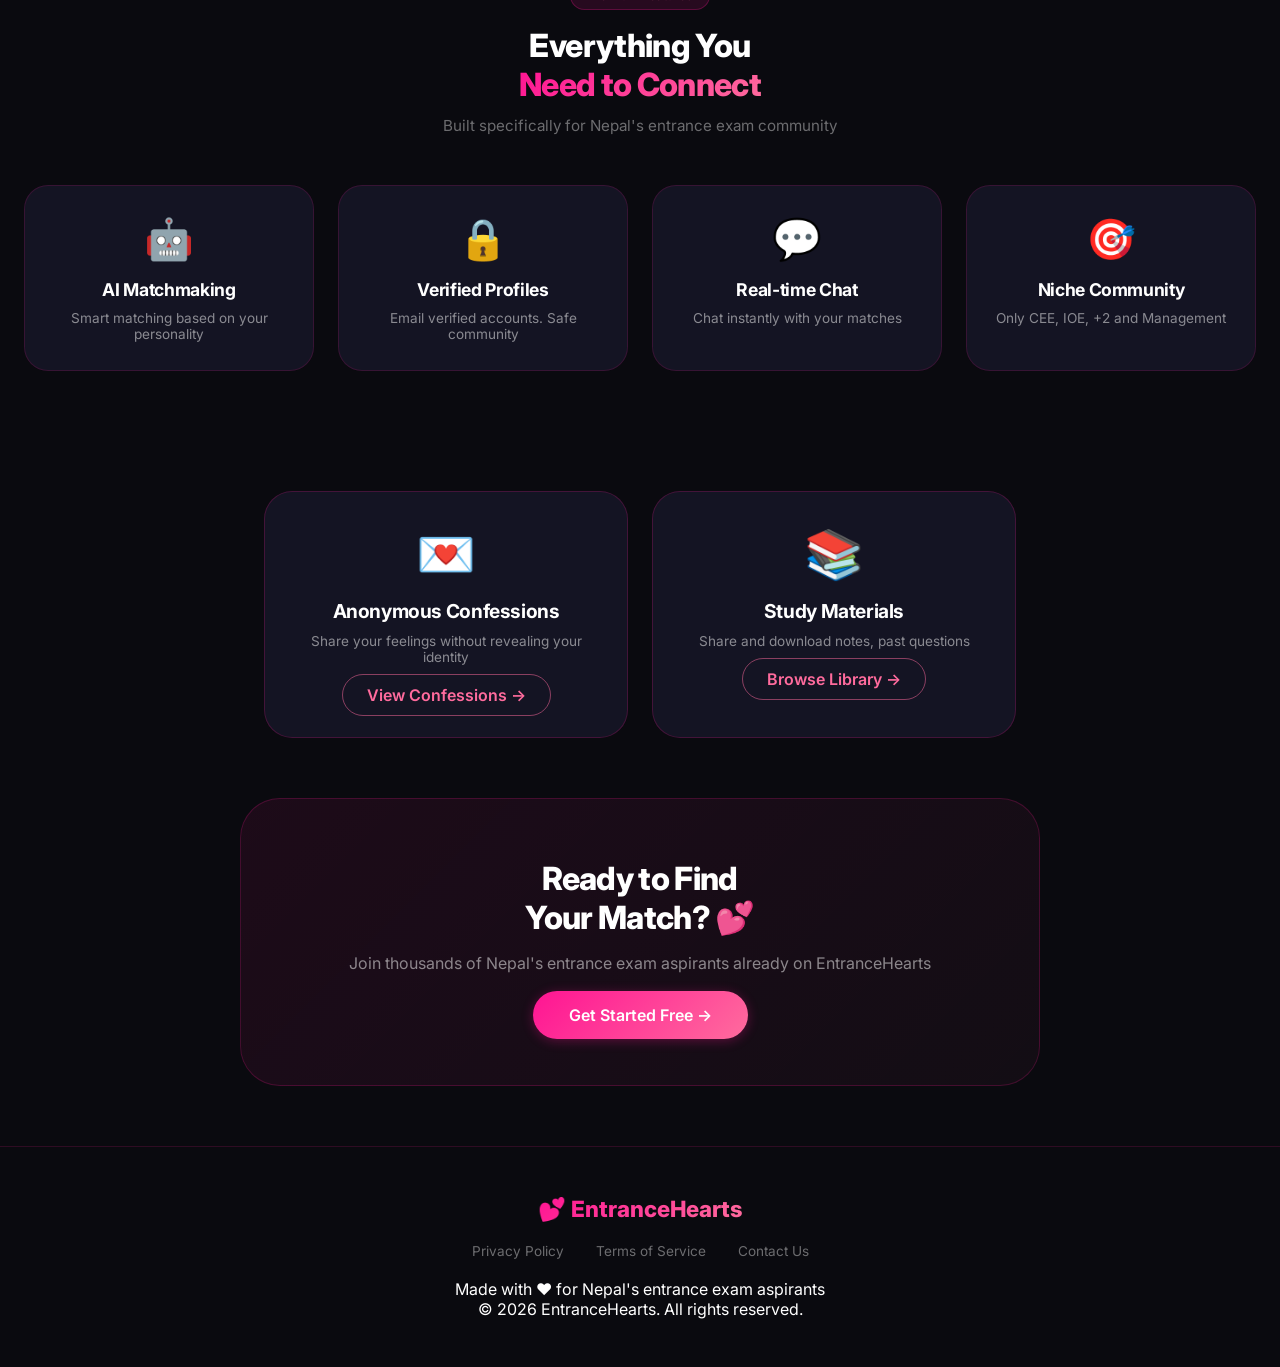
==== commit 85655b5f: "Update index.html" ====
--- a/index.html
+++ b/index.html
@@ -3,66 +3,46 @@
 <head>
   <meta charset="UTF-8"/>
   <meta name="viewport" content="width=device-width, initial-scale=1.0, viewport-fit=cover"/>
-  <title>EntranceHearts 💕 — Nepal's #1 Dating App</title>
-  <meta name="description" content="Nepal's first dating & friendship app for CEE, IOE, +2 and Management students."/>
+  <title>EntranceHearts 💕 — Nepal's #1 Dating App for Students</title>
+  <meta name="description" content="Nepal's first dating & friendship app for CEE, IOE, +2 and Management students. Find your perfect match!"/>
   <link rel="canonical" href="https://entrancehearts.vercel.app/"/>
-  <meta property="og:type" content="website"/>
-  <meta property="og:url" content="https://entrancehearts.vercel.app/"/>
   <meta property="og:title" content="EntranceHearts 💕 — Find Your Match"/>
   <meta property="og:description" content="Nepal's first dating app for students"/>
   <meta property="og:image" content="/icon-512.png"/>
-
-  <!-- PWA -->
   <link rel="manifest" href="manifest.json"/>
-  <meta name="theme-color" content="#ff3366"/>
+  <meta name="theme-color" content="#FF1493"/>
   <meta name="mobile-web-app-capable" content="yes"/>
   <link rel="apple-touch-icon" href="icon-192.png"/>
-
   <link href="https://fonts.googleapis.com/css2?family=Inter:opsz,wght@14..32,300;14..32,400;14..32,500;14..32,600;14..32,700;14..32,800&display=swap" rel="stylesheet"/>
   <link rel="stylesheet" href="https://cdnjs.cloudflare.com/ajax/libs/font-awesome/6.4.0/css/all.min.css"/>
   <link rel="stylesheet" href="style.css"/>
   
   <style>
-    /* ========== PREMIUM DARK THEME WITH PINK ACCENTS ========== */
+    /* ========================================
+       ENTRANCEHEARTS - PREMIUM DARK THEME
+       Pink Gradient | Professional Dating App Style
+       ======================================== */
+    
     * {
       margin: 0;
       padding: 0;
       box-sizing: border-box;
     }
 
-    :root {
-      --bg-dark: #0a0a0f;
-      --bg-card: rgba(20, 20, 35, 0.7);
-      --bg-card-solid: #141423;
-      --pink-primary: #ff3366;
-      --pink-glow: #ff6b9d;
-      --pink-dark: #e63946;
-      --gold: #ffd700;
-      --text-white: #ffffff;
-      --text-gray: rgba(255, 255, 255, 0.7);
-      --text-muted: rgba(255, 255, 255, 0.4);
-      --border-glow: rgba(255, 51, 102, 0.3);
-      --shadow-pink: 0 8px 32px rgba(255, 51, 102, 0.25);
-    }
-
-    [data-theme="light"] {
-      --bg-dark: #f8f9fa;
-      --bg-card: rgba(255, 255, 255, 0.9);
-      --bg-card-solid: #ffffff;
-      --text-white: #1a1a2e;
-      --text-gray: #4a4a6a;
-      --text-muted: #888;
-      --border-glow: rgba(255, 51, 102, 0.2);
-    }
-
     body {
       font-family: 'Inter', sans-serif;
-      background: var(--bg-dark);
-      color: var(--text-white);
-      transition: all 0.3s ease;
-    }
-
-    /* Premium Navbar */
+      background: #0a0a0f;
+      color: #ffffff;
+      overflow-x: hidden;
+    }
+
+    /* Premium Gradients */
+    :root {
+      --gradient-pink: linear-gradient(135deg, #FF1493, #FF6B9D);
+      --gradient-gold: linear-gradient(135deg, #FFD700, #FFA500);
+    }
+
+    /* Navbar */
     .navbar {
       position: fixed;
       top: 0;
@@ -70,16 +50,15 @@
       right: 0;
       z-index: 1000;
       padding: 16px 32px;
-      background: rgba(10, 10, 15, 0.8);
+      background: rgba(10, 10, 15, 0.85);
       backdrop-filter: blur(20px);
-      border-bottom: 1px solid rgba(255, 51, 102, 0.2);
+      border-bottom: 1px solid rgba(255, 20, 147, 0.2);
       transition: all 0.3s;
     }
-
-    [data-theme="light"] .navbar {
-      background: rgba(255, 255, 255, 0.9);
-    }
-
+    .navbar.scrolled {
+      padding: 12px 32px;
+      background: rgba(10, 10, 15, 0.95);
+    }
     .nav-container {
       max-width: 1280px;
       margin: 0 auto;
@@ -87,68 +66,61 @@
       justify-content: space-between;
       align-items: center;
     }
-
     .logo {
       font-size: 1.4rem;
       font-weight: 800;
-      background: linear-gradient(135deg, #ff3366, #ff6b9d);
+      background: var(--gradient-pink);
       -webkit-background-clip: text;
       background-clip: text;
       -webkit-text-fill-color: transparent;
       text-decoration: none;
     }
-
     .nav-links {
       display: flex;
-      gap: 12px;
+      gap: 8px;
       align-items: center;
-    }
-
-    .btn-primary-nav {
-      background: linear-gradient(135deg, #ff3366, #ff6b9d);
+      flex-wrap: wrap;
+    }
+    .nav-link {
+      color: rgba(255, 255, 255, 0.7);
+      padding: 8px 16px;
+      border-radius: 100px;
+      text-decoration: none;
+      font-weight: 500;
+      font-size: 0.85rem;
+      transition: all 0.3s;
+    }
+    .nav-link:hover {
+      color: #FF6B9D;
+      background: rgba(255, 20, 147, 0.1);
+    }
+    .btn-primary {
+      background: var(--gradient-pink);
       color: white;
-      padding: 10px 24px;
+      padding: 8px 20px;
       border-radius: 100px;
       text-decoration: none;
       font-weight: 600;
-      font-size: 0.9rem;
+      font-size: 0.85rem;
       transition: all 0.3s;
-      box-shadow: 0 2px 12px rgba(255, 51, 102, 0.3);
-    }
-
-    .btn-primary-nav:hover {
+      box-shadow: 0 2px 12px rgba(255, 20, 147, 0.3);
+    }
+    .btn-primary:hover {
       transform: translateY(-2px);
-      box-shadow: 0 8px 25px rgba(255, 51, 102, 0.4);
-    }
-
-    .btn-ghost-nav {
-      color: var(--text-gray);
-      padding: 10px 20px;
+      box-shadow: 0 8px 25px rgba(255, 20, 147, 0.4);
+    }
+    .btn-ghost {
+      color: rgba(255, 255, 255, 0.7);
+      padding: 8px 16px;
       border-radius: 100px;
       text-decoration: none;
       font-weight: 500;
+      font-size: 0.85rem;
       transition: all 0.3s;
     }
-
-    .btn-ghost-nav:hover {
-      color: #ff3366;
-      background: rgba(255, 51, 102, 0.1);
-    }
-
-    .theme-toggle {
-      background: rgba(255, 51, 102, 0.15);
-      border: 1px solid rgba(255, 51, 102, 0.3);
-      border-radius: 100px;
-      padding: 8px 18px;
-      cursor: pointer;
-      font-size: 0.9rem;
-      font-weight: 500;
-      color: #ff3366;
-      transition: all 0.3s;
-    }
-
-    .theme-toggle:hover {
-      background: rgba(255, 51, 102, 0.3);
+    .btn-ghost:hover {
+      color: #FF6B9D;
+      background: rgba(255, 20, 147, 0.1);
     }
 
     /* Hero Section */
@@ -161,8 +133,8 @@
       text-align: center;
       padding: 120px 24px 80px;
       position: relative;
-    }
-
+      background: radial-gradient(circle at 50% 0%, rgba(255, 20, 147, 0.08), transparent 60%);
+    }
     .hero-badge-container {
       display: flex;
       gap: 10px;
@@ -170,33 +142,29 @@
       flex-wrap: wrap;
       margin-bottom: 32px;
     }
-
     .hero-badge {
-      background: rgba(255, 51, 102, 0.12);
-      border: 1px solid rgba(255, 51, 102, 0.25);
-      color: #ff6b9d;
+      background: rgba(255, 20, 147, 0.12);
+      border: 1px solid rgba(255, 20, 147, 0.25);
+      color: #FF6B9D;
       padding: 6px 18px;
       border-radius: 100px;
       font-size: 0.8rem;
       font-weight: 600;
     }
-
     .hero-title {
       font-size: 3.5rem;
       font-weight: 800;
       line-height: 1.2;
       margin-bottom: 24px;
     }
-
     .hero-title .gradient-text {
-      background: linear-gradient(135deg, #ff3366, #ff6b9d);
+      background: var(--gradient-pink);
       -webkit-background-clip: text;
       background-clip: text;
       -webkit-text-fill-color: transparent;
     }
-
     .hero-subtitle {
-      color: var(--text-gray);
+      color: rgba(255, 255, 255, 0.6);
       font-size: 1.1rem;
       max-width: 550px;
       margin: 0 auto 40px;
@@ -210,67 +178,60 @@
       height: 260px;
       margin: 0 auto 50px;
     }
-
     .float-card {
       position: absolute;
-      background: var(--bg-card);
+      background: rgba(20, 20, 35, 0.8);
       backdrop-filter: blur(12px);
-      border: 1px solid rgba(255, 51, 102, 0.2);
+      border: 1px solid rgba(255, 20, 147, 0.2);
       border-radius: 24px;
       padding: 14px 18px;
       display: flex;
       align-items: center;
       gap: 14px;
       width: 240px;
-      box-shadow: var(--shadow-pink);
+      box-shadow: 0 8px 32px rgba(255, 20, 147, 0.15);
       animation: float 3s ease-in-out infinite;
     }
-
     .float-card:nth-child(1) { top: 0; left: 0; animation-delay: 0s; }
     .float-card:nth-child(2) { top: 70px; right: 0; animation-delay: 1s; }
     .float-card:nth-child(3) { bottom: 0; left: 30px; animation-delay: 0.5s; width: 200px; }
-
     @keyframes float {
       0%, 100% { transform: translateY(0); }
       50% { transform: translateY(-10px); }
     }
-
     .float-avatar {
       width: 48px;
       height: 48px;
       border-radius: 50%;
-      background: linear-gradient(135deg, #ff3366, #ff6b9d);
+      background: var(--gradient-pink);
       display: flex;
       align-items: center;
       justify-content: center;
       font-size: 1.5rem;
     }
-
-    .float-name { font-size: 0.9rem; font-weight: 700; color: var(--text-white); }
-    .float-meta { font-size: 0.7rem; color: var(--text-muted); }
-
+    .float-name { font-size: 0.9rem; font-weight: 700; }
+    .float-meta { font-size: 0.7rem; color: rgba(255, 255, 255, 0.4); }
     .match-pill {
       position: absolute;
       bottom: 40px;
       left: 50%;
       transform: translateX(-50%);
-      background: linear-gradient(135deg, #ff3366, #ff6b9d);
+      background: var(--gradient-pink);
       color: white;
       padding: 10px 24px;
       border-radius: 100px;
       font-size: 0.85rem;
       font-weight: 700;
       white-space: nowrap;
-      box-shadow: 0 8px 30px rgba(255, 51, 102, 0.5);
+      box-shadow: 0 8px 30px rgba(255, 20, 147, 0.5);
       animation: pulse 2s infinite;
     }
-
     @keyframes pulse {
       0%, 100% { transform: translateX(-50%) scale(1); }
       50% { transform: translateX(-50%) scale(1.05); }
     }
 
-    /* Buttons */
+    /* CTA Buttons */
     .hero-cta {
       display: flex;
       gap: 16px;
@@ -278,26 +239,12 @@
       flex-wrap: wrap;
       margin-bottom: 50px;
     }
-
-    .btn-primary {
-      background: linear-gradient(135deg, #ff3366, #ff6b9d);
-      color: white;
+    .btn-large {
       padding: 14px 36px;
-      border-radius: 100px;
-      text-decoration: none;
-      font-weight: 700;
       font-size: 1rem;
-      transition: all 0.3s;
-      box-shadow: var(--shadow-pink);
-    }
-
-    .btn-primary:hover {
-      transform: translateY(-3px);
-      box-shadow: 0 12px 35px rgba(255, 51, 102, 0.4);
-    }
-
-    .btn-ghost {
-      color: #ff6b9d;
+    }
+    .btn-outline {
+      color: #FF6B9D;
       padding: 14px 32px;
       border-radius: 100px;
       text-decoration: none;
@@ -305,11 +252,11 @@
       font-size: 1rem;
       border: 1.5px solid rgba(255, 107, 157, 0.5);
       background: transparent;
-    }
-
-    .btn-ghost:hover {
-      border-color: #ff3366;
-      background: rgba(255, 51, 102, 0.1);
+      transition: all 0.3s;
+    }
+    .btn-outline:hover {
+      border-color: #FF1493;
+      background: rgba(255, 20, 147, 0.1);
       transform: translateY(-2px);
     }
 
@@ -319,20 +266,18 @@
       gap: 48px;
       justify-content: center;
     }
-
     .hero-stat strong {
       display: block;
       font-size: 1.8rem;
       font-weight: 800;
-      background: linear-gradient(135deg, #ff3366, #ff6b9d);
+      background: var(--gradient-pink);
       -webkit-background-clip: text;
       background-clip: text;
       -webkit-text-fill-color: transparent;
     }
-
     .hero-stat span {
       font-size: 0.8rem;
-      color: var(--text-muted);
+      color: rgba(255, 255, 255, 0.4);
     }
 
     /* Sections */
@@ -341,62 +286,55 @@
       max-width: 1280px;
       margin: 0 auto;
     }
-
     .section-header {
       text-align: center;
       margin-bottom: 50px;
     }
-
     .section-tag {
       display: inline-block;
-      background: rgba(255, 51, 102, 0.12);
-      border: 1px solid rgba(255, 51, 102, 0.25);
-      color: #ff6b9d;
+      background: rgba(255, 20, 147, 0.12);
+      border: 1px solid rgba(255, 20, 147, 0.25);
+      color: #FF6B9D;
       padding: 6px 16px;
       border-radius: 100px;
       font-size: 0.75rem;
       font-weight: 600;
       margin-bottom: 16px;
     }
-
     .section h2 {
       font-size: 2rem;
       font-weight: 800;
       margin-bottom: 12px;
     }
-
     .section-sub {
-      color: var(--text-muted);
+      color: rgba(255, 255, 255, 0.4);
       font-size: 0.95rem;
     }
 
     /* Grids */
-    .steps-grid {
+    .steps-grid, .features-grid {
       display: grid;
       grid-template-columns: repeat(4, 1fr);
       gap: 24px;
     }
-
-    .step-card {
-      background: var(--bg-card-solid);
-      border: 1px solid rgba(255, 51, 102, 0.15);
+    .step-card, .feature-card {
+      background: #141423;
+      border: 1px solid rgba(255, 20, 147, 0.15);
       border-radius: 24px;
       padding: 28px 20px;
       text-align: center;
       transition: all 0.3s;
     }
-
-    .step-card:hover {
+    .step-card:hover, .feature-card:hover {
       transform: translateY(-6px);
-      border-color: #ff3366;
-      box-shadow: var(--shadow-pink);
-    }
-
+      border-color: #FF1493;
+      box-shadow: 0 8px 32px rgba(255, 20, 147, 0.2);
+    }
     .step-number {
       width: 48px;
       height: 48px;
       border-radius: 50%;
-      background: linear-gradient(135deg, #ff3366, #ff6b9d);
+      background: var(--gradient-pink);
       display: flex;
       align-items: center;
       justify-content: center;
@@ -405,56 +343,21 @@
       margin: 0 auto 18px;
       color: white;
     }
-
-    .step-card h3 {
+    .feature-icon {
+      font-size: 2.5rem;
+      margin-bottom: 16px;
+    }
+    .step-card h3, .feature-card h3 {
       font-size: 1.1rem;
       font-weight: 700;
       margin-bottom: 10px;
     }
-
-    .step-card p {
+    .step-card p, .feature-card p {
       font-size: 0.85rem;
-      color: var(--text-muted);
-    }
-
-    /* Features */
-    .features-grid {
-      display: grid;
-      grid-template-columns: repeat(4, 1fr);
-      gap: 24px;
-    }
-
-    .feature-card {
-      background: var(--bg-card-solid);
-      border: 1px solid rgba(255, 51, 102, 0.15);
-      border-radius: 24px;
-      padding: 28px 20px;
-      text-align: center;
-      transition: all 0.3s;
-    }
-
-    .feature-card:hover {
-      transform: translateY(-6px);
-      border-color: #ff3366;
-    }
-
-    .feature-icon {
-      font-size: 2.5rem;
-      margin-bottom: 16px;
-    }
-
-    .feature-card h3 {
-      font-size: 1.1rem;
-      font-weight: 700;
-      margin-bottom: 10px;
-    }
-
-    .feature-card p {
-      font-size: 0.85rem;
-      color: var(--text-muted);
-    }
-
-    /* Premium Cards */
+      color: rgba(255, 255, 255, 0.5);
+    }
+
+    /* Premium Grid */
     .premium-grid {
       display: grid;
       grid-template-columns: repeat(2, 1fr);
@@ -463,147 +366,126 @@
       margin: 40px auto;
       padding: 0 24px;
     }
-
     .premium-card {
-      background: var(--bg-card-solid);
-      border: 1px solid rgba(255, 51, 102, 0.2);
+      background: #141423;
+      border: 1px solid rgba(255, 20, 147, 0.2);
       border-radius: 28px;
       padding: 32px 24px;
       text-align: center;
       transition: all 0.3s;
     }
-
     .premium-card:hover {
       transform: translateY(-6px);
-      border-color: #ff3366;
-      box-shadow: var(--shadow-pink);
-    }
-
+      border-color: #FF1493;
+      box-shadow: 0 8px 32px rgba(255, 20, 147, 0.2);
+    }
     .premium-card-icon {
       font-size: 3rem;
       margin-bottom: 16px;
     }
-
     .premium-card h3 {
       font-size: 1.2rem;
       font-weight: 700;
       margin-bottom: 10px;
     }
-
     .premium-card p {
       font-size: 0.85rem;
-      color: var(--text-muted);
+      color: rgba(255, 255, 255, 0.5);
       margin-bottom: 20px;
     }
 
-    /* CTA */
+    /* CTA Section */
     .cta-section {
-      background: linear-gradient(135deg, rgba(255, 51, 102, 0.1), rgba(255, 107, 157, 0.05));
-      border: 1px solid rgba(255, 51, 102, 0.2);
+      background: linear-gradient(135deg, rgba(255, 20, 147, 0.08), rgba(255, 107, 157, 0.04));
+      border: 1px solid rgba(255, 20, 147, 0.2);
       border-radius: 40px;
       padding: 60px 40px;
       text-align: center;
       max-width: 800px;
       margin: 60px auto;
     }
-
     .cta-section h2 {
       font-size: 2rem;
       font-weight: 800;
       margin-bottom: 16px;
     }
-
     .cta-section p {
-      color: var(--text-muted);
+      color: rgba(255, 255, 255, 0.5);
       margin-bottom: 32px;
     }
 
     /* Footer */
     .footer {
-      border-top: 1px solid rgba(255, 51, 102, 0.15);
+      border-top: 1px solid rgba(255, 20, 147, 0.15);
       padding: 48px 24px;
       text-align: center;
     }
-
     .footer-links {
       display: flex;
       justify-content: center;
       gap: 32px;
       margin: 20px 0;
     }
-
     .footer-links a {
-      color: var(--text-muted);
+      color: rgba(255, 255, 255, 0.4);
       text-decoration: none;
       font-size: 0.85rem;
       transition: color 0.2s;
     }
-
     .footer-links a:hover {
-      color: #ff3366;
-    }
-
-    /* Responsive */
+      color: #FF6B9D;
+    }
+
+    /* Mobile Menu */
+    .mobile-menu-btn {
+      display: none;
+      background: rgba(255, 20, 147, 0.15);
+      border: 1px solid rgba(255, 20, 147, 0.3);
+      border-radius: 12px;
+      padding: 10px 14px;
+      color: #FF6B9D;
+      cursor: pointer;
+      font-size: 1.2rem;
+    }
     @media (max-width: 900px) {
-      .steps-grid, .features-grid {
-        grid-template-columns: repeat(2, 1fr);
-      }
-    }
-
+      .steps-grid, .features-grid { grid-template-columns: repeat(2, 1fr); }
+    }
     @media (max-width: 768px) {
       .nav-links { display: none; }
+      .mobile-menu-btn { display: block; }
       .hero-title { font-size: 2.2rem; }
       .steps-grid, .features-grid { grid-template-columns: 1fr; }
       .premium-grid { grid-template-columns: 1fr; }
       .hero-stats { gap: 24px; }
     }
-
     @media (max-width: 480px) {
       .floating-cards { transform: scale(0.85); }
       .hero-cta { flex-direction: column; align-items: center; }
     }
-
-    .mobile-menu-btn {
-      display: none;
-      background: rgba(255, 51, 102, 0.15);
-      border: 1px solid rgba(255, 51, 102, 0.3);
-      border-radius: 12px;
-      padding: 10px 14px;
-      color: #ff3366;
-      cursor: pointer;
-    }
-
-    @media (max-width: 768px) {
-      .mobile-menu-btn { display: block; }
-    }
-
     .mobile-menu {
       position: fixed;
       top: 70px;
       right: -100%;
       width: 280px;
-      background: var(--bg-card-solid);
+      background: #141423;
       backdrop-filter: blur(20px);
-      border: 1px solid rgba(255, 51, 102, 0.3);
+      border: 1px solid rgba(255, 20, 147, 0.3);
       border-radius: 20px;
       padding: 20px;
       z-index: 999;
       transition: right 0.3s;
     }
-
     .mobile-menu.open { right: 16px; }
-
     .mobile-menu-item {
       display: block;
       padding: 12px 16px;
-      color: var(--text-white);
+      color: white;
       text-decoration: none;
       border-radius: 12px;
     }
-
     .mobile-menu-item:hover {
-      background: rgba(255, 51, 102, 0.15);
-      color: #ff3366;
+      background: rgba(255, 20, 147, 0.15);
+      color: #FF6B9D;
     }
   </style>
 </head>
@@ -614,17 +496,17 @@
     <div class="nav-container">
       <a href="index.html" class="logo">💕 EntranceHearts</a>
       <div class="nav-links">
-        <button class="theme-toggle" id="themeToggle" onclick="toggleTheme()">🌙 Dark</button>
-        <a href="confessions.html" class="btn-ghost-nav">💌 Confessions</a>
-        <a href="study.html" class="btn-ghost-nav">📚 Study</a>
-        <a href="timer.html" class="btn-ghost-nav">⏱️ Timer</a>
-        <a href="login.html" class="btn-ghost-nav">Login</a>
-        <a href="signup.html" class="btn-primary-nav">✨ Join Free</a>
+        <a href="confessions.html" class="nav-link">💌 Confessions</a>
+        <a href="study.html" class="nav-link">📚 Study</a>
+        <a href="timer.html" class="nav-link">⏱️ Timer</a>
+        <a href="login.html" class="nav-link">Login</a>
+        <a href="signup.html" class="btn-primary">✨ Join Free</a>
       </div>
       <button class="mobile-menu-btn" id="mobileMenuBtn">☰</button>
     </div>
   </nav>
 
+  <!-- Mobile Menu -->
   <div class="mobile-menu" id="mobileMenu">
     <a href="login.html" class="mobile-menu-item">🔐 Login</a>
     <a href="signup.html" class="mobile-menu-item">✨ Join Free</a>
@@ -637,7 +519,7 @@
     <a href="profile.html" class="mobile-menu-item">👤 Profile</a>
   </div>
 
-  <!-- Hero -->
+  <!-- Hero Section -->
   <section class="hero">
     <div class="hero-badge-container">
       <span class="hero-badge">🎓 CEE</span>
@@ -657,9 +539,9 @@
     </div>
 
     <div class="hero-cta">
-      <a href="signup.html" class="btn-primary">✨ Find My Match</a>
-      <a href="confessions.html" class="btn-ghost">💌 Confessions</a>
-      <a href="#how" class="btn-ghost">How it Works</a>
+      <a href="signup.html" class="btn-primary btn-large">✨ Find My Match</a>
+      <a href="confessions.html" class="btn-outline">💌 Confessions</a>
+      <a href="#how" class="btn-outline">How it Works</a>
     </div>
 
     <div class="hero-stats">
@@ -671,7 +553,11 @@
 
   <!-- How It Works -->
   <section class="section" id="how">
-    <div class="section-header"><span class="section-tag">How it works</span><h2>Simple. Smart.<br/><span class="gradient-text">Made for Aspirants</span></h2><p class="section-sub">Get started in minutes</p></div>
+    <div class="section-header">
+      <span class="section-tag">How it works</span>
+      <h2>Simple. Smart.<br/><span class="gradient-text">Made for Aspirants</span></h2>
+      <p class="section-sub">Get started in minutes and find your perfect match</p>
+    </div>
     <div class="steps-grid">
       <div class="step-card"><div class="step-number">01</div><h3>Create Profile</h3><p>Sign up and tell us about yourself</p></div>
       <div class="step-card"><div class="step-number">02</div><h3>AI Matches You</h3><p>Smart matching based on your goals</p></div>
@@ -682,7 +568,11 @@
 
   <!-- Features -->
   <section class="section">
-    <div class="section-header"><span class="section-tag">Features</span><h2>Everything You<br/><span class="gradient-text">Need to Connect</span></h2></div>
+    <div class="section-header">
+      <span class="section-tag">Premium Features</span>
+      <h2>Everything You<br/><span class="gradient-text">Need to Connect</span></h2>
+      <p class="section-sub">Built specifically for Nepal's entrance exam community</p>
+    </div>
     <div class="features-grid">
       <div class="feature-card"><div class="feature-icon">🤖</div><h3>AI Matchmaking</h3><p>Smart matching based on your personality</p></div>
       <div class="feature-card"><div class="feature-icon">🔒</div><h3>Verified Profiles</h3><p>Email verified accounts. Safe community</p></div>
@@ -693,43 +583,33 @@
 
   <!-- Premium Cards -->
   <div class="premium-grid">
-    <div class="premium-card"><div class="premium-card-icon">💌</div><h3>Anonymous Confessions</h3><p>Share your feelings without revealing your identity</p><a href="confessions.html" class="btn-ghost" style="padding: 10px 24px;">View Confessions →</a></div>
-    <div class="premium-card"><div class="premium-card-icon">📚</div><h3>Study Materials</h3><p>Share and download notes, past questions</p><a href="study.html" class="btn-ghost" style="padding: 10px 24px;">Browse Library →</a></div>
+    <div class="premium-card"><div class="premium-card-icon">💌</div><h3>Anonymous Confessions</h3><p>Share your feelings without revealing your identity</p><a href="confessions.html" class="btn-outline" style="padding: 10px 24px;">View Confessions →</a></div>
+    <div class="premium-card"><div class="premium-card-icon">📚</div><h3>Study Materials</h3><p>Share and download notes, past questions</p><a href="study.html" class="btn-outline" style="padding: 10px 24px;">Browse Library →</a></div>
   </div>
 
-    <!-- CTA -->
+  <!-- CTA Section -->
   <section class="cta-section">
     <h2>Ready to Find<br/>Your Match? 💕</h2>
-    <p>Join thousands of Nepal's entrance exam aspirants</p>
-    <a href="signup.html" class="btn-primary">Get Started Free →</a>
+    <p>Join thousands of Nepal's entrance exam aspirants already on EntranceHearts</p>
+    <a href="signup.html" class="btn-primary btn-large">Get Started Free →</a>
   </section>
 
   <!-- Footer -->
   <footer class="footer">
-    <div class="footer-content"><span class="logo">💕 EntranceHearts</span><div class="footer-links"><a href="#">Privacy</a><a href="#">Terms</a><a href="#">Contact</a></div><p>Made with ❤️ for Nepal's students</p><p>© 2026 EntranceHearts</p></div>
+    <div class="footer-content">
+      <span class="logo">💕 EntranceHearts</span>
+      <div class="footer-links">
+        <a href="#">Privacy Policy</a>
+        <a href="#">Terms of Service</a>
+        <a href="#">Contact Us</a>
+      </div>
+      <p>Made with ❤️ for Nepal's entrance exam aspirants</p>
+      <p>© 2026 EntranceHearts. All rights reserved.</p>
+    </div>
   </footer>
 
   <script>
-    function toggleTheme() {
-      const html = document.documentElement;
-      const isDark = html.getAttribute('data-theme') === 'dark';
-      const btn = document.getElementById('themeToggle');
-      if (isDark) {
-        html.removeAttribute('data-theme');
-        localStorage.setItem('theme', 'light');
-        btn.textContent = '🌙 Dark';
-      } else {
-        html.setAttribute('data-theme', 'dark');
-        localStorage.setItem('theme', 'dark');
-        btn.textContent = '☀️ Light';
-      }
-    }
-    const saved = localStorage.getItem('theme');
-    if (saved === 'dark') {
-      document.documentElement.setAttribute('data-theme', 'dark');
-      document.getElementById('themeToggle').textContent = '☀️ Light';
-    }
-
+    // Mobile Menu Toggle
     const menuBtn = document.getElementById('mobileMenuBtn');
     const mobileMenu = document.getElementById('mobileMenu');
     if (menuBtn && mobileMenu) {
@@ -745,10 +625,14 @@
       });
     }
 
+    // Navbar scroll effect
     window.addEventListener('scroll', () => {
       const navbar = document.getElementById('navbar');
-      if (navbar && window.scrollY > 50) navbar.classList.add('scrolled');
-      else if (navbar) navbar.classList.remove('scrolled');
+      if (navbar && window.scrollY > 50) {
+        navbar.classList.add('scrolled');
+      } else if (navbar) {
+        navbar.classList.remove('scrolled');
+      }
     });
   </script>
 </body>
--- a/style.css
+++ b/style.css
@@ -1,44 +1,27 @@
 /* ========================================
-   ENTRANCEHEARTS - COMPLETE PREMIUM DESIGN SYSTEM
+   ENTRANCEHEARTS - PREMIUM DARK THEME
+   Pink + Gold Gradient | Professional Dating App Style
    ======================================== */
 
-/* ---------- DARK/LIGHT MODE VARIABLES ---------- */
+/* ---------- ROOT VARIABLES ---------- */
 :root {
-  --bg-primary: #0a0a0f;
-  --bg-secondary: #1a1a2e;
-  --bg-card: rgba(255, 255, 255, 0.04);
-  --bg-card-hover: rgba(255, 255, 255, 0.06);
-  --bg-elevated: #1a1a2e;
-  --text-primary: #ffffff;
-  --text-secondary: rgba(255, 255, 255, 0.7);
+  --bg-dark: #0a0a0f;
+  --bg-card: rgba(20, 20, 35, 0.8);
+  --bg-card-solid: #141423;
+  --pink-primary: #FF1493;
+  --pink-secondary: #FF6B9D;
+  --pink-glow: #FF3366;
+  --gold: #FFD700;
+  --gold-dim: rgba(255, 215, 0, 0.3);
+  --text-white: #ffffff;
+  --text-gray: rgba(255, 255, 255, 0.7);
   --text-muted: rgba(255, 255, 255, 0.4);
-  --border-light: rgba(255, 255, 255, 0.06);
-  --border-medium: rgba(255, 255, 255, 0.08);
-  --border-glow: rgba(255, 107, 157, 0.3);
-  --shadow-sm: 0 2px 8px rgba(0, 0, 0, 0.2);
-  --shadow-md: 0 4px 16px rgba(0, 0, 0, 0.3);
-  --shadow-lg: 0 8px 32px rgba(0, 0, 0, 0.4);
-  --shadow-glow: 0 0 20px rgba(230, 57, 70, 0.3);
-  --gradient-primary: linear-gradient(135deg, #e63946, #ff6b9d);
-  --gradient-secondary: linear-gradient(135deg, #6c5ce7, #a29bfe);
-  --primary: #ff6b9d;
-  --primary-dark: #e63946;
-}
-
-[data-theme="light"] {
-  --bg-primary: #ffffff;
-  --bg-secondary: #f5f5f5;
-  --bg-card: #f0f0f0;
-  --bg-card-hover: #e8e8e8;
-  --bg-elevated: #ffffff;
-  --text-primary: #1a1a2e;
-  --text-secondary: #666666;
-  --text-muted: #999999;
-  --border-light: #e0e0e0;
-  --border-medium: #d0d0d0;
-  --shadow-sm: 0 2px 8px rgba(0, 0, 0, 0.05);
-  --shadow-md: 0 4px 16px rgba(0, 0, 0, 0.08);
-  --shadow-lg: 0 8px 32px rgba(0, 0, 0, 0.1);
+  --border-glow: rgba(255, 20, 147, 0.25);
+  --shadow-glow: 0 8px 32px rgba(255, 20, 147, 0.2);
+  --shadow-glow-lg: 0 12px 40px rgba(255, 20, 147, 0.3);
+  --gradient-pink: linear-gradient(135deg, #FF1493, #FF6B9D);
+  --gradient-gold: linear-gradient(135deg, #FFD700, #FFA500);
+  --gradient-bg: radial-gradient(circle at top, rgba(255, 20, 147, 0.1), transparent 70%);
 }
 
 /* ---------- RESET & BASE ---------- */
@@ -48,8 +31,8 @@
   box-sizing: border-box;
 }
 
-*::selection {
-  background: var(--primary-dark);
+::selection {
+  background: #FF1493;
   color: white;
 }
 
@@ -58,958 +41,829 @@
 }
 
 body {
-  font-family: 'Poppins', sans-serif;
-  background: var(--bg-primary);
-  color: var(--text-primary);
-  overflow-x: hidden;
+  font-family: 'Inter', sans-serif;
+  background: var(--bg-dark);
+  color: var(--text-white);
   min-height: 100vh;
-  transition: background 0.3s ease, color 0.3s ease;
 }
 
 /* ---------- CUSTOM SCROLLBAR ---------- */
 ::-webkit-scrollbar {
   width: 6px;
-  height: 6px;
-}
-
+}
 ::-webkit-scrollbar-track {
-  background: var(--border-light);
+  background: rgba(255, 255, 255, 0.05);
   border-radius: 10px;
 }
-
 ::-webkit-scrollbar-thumb {
-  background: rgba(255, 107, 157, 0.4);
+  background: var(--pink-primary);
   border-radius: 10px;
 }
 
-::-webkit-scrollbar-thumb:hover {
-  background: var(--primary);
-}
-
 /* ---------- TYPOGRAPHY ---------- */
-h1, h2, h3, h4, h5, h6 {
-  font-weight: 700;
+h1, h2, h3 {
+  font-weight: 800;
   letter-spacing: -0.02em;
 }
-
 .gradient-text {
-  background: var(--gradient-primary);
+  background: var(--gradient-pink);
   -webkit-background-clip: text;
   background-clip: text;
   -webkit-text-fill-color: transparent;
 }
-
-/* ---------- NAVBAR ---------- */
+.gold-text {
+  background: var(--gradient-gold);
+  -webkit-background-clip: text;
+  background-clip: text;
+  -webkit-text-fill-color: transparent;
+}
+
+/* ---------- PREMIUM NAVBAR (UNIVERSAL) ---------- */
 .navbar {
   position: fixed;
   top: 0;
   left: 0;
   right: 0;
-  z-index: 100;
+  z-index: 1000;
+  padding: 18px 32px;
+  background: rgba(10, 10, 15, 0.85);
+  backdrop-filter: blur(20px);
+  border-bottom: 1px solid var(--border-glow);
+  transition: all 0.3s;
+}
+.navbar.scrolled {
+  padding: 12px 32px;
+  background: rgba(10, 10, 15, 0.95);
+}
+.nav-container {
+  max-width: 1280px;
+  margin: 0 auto;
   display: flex;
   justify-content: space-between;
   align-items: center;
-  padding: 16px 24px;
-  background: rgba(10, 10, 15, 0.92);
-  backdrop-filter: blur(20px);
-  border-bottom: 1px solid var(--border-medium);
-  transition: all 0.3s ease;
-}
-
-[data-theme="light"] .navbar {
-  background: rgba(255, 255, 255, 0.95);
-}
-
-.navbar.scrolled {
-  padding: 10px 24px;
-  background: rgba(10, 10, 15, 0.98);
-}
-
+}
 .logo {
-  font-size: 1.2rem;
+  font-size: 1.4rem;
   font-weight: 800;
-  background: var(--gradient-primary);
+  background: var(--gradient-pink);
   -webkit-background-clip: text;
   background-clip: text;
   -webkit-text-fill-color: transparent;
   text-decoration: none;
 }
-
 .nav-links {
   display: flex;
-  gap: 10px;
-  align-items: center;
-}
-
-.mobile-menu-btn {
-  display: none;
-  background: none;
-  border: 1px solid var(--border-medium);
-  border-radius: 12px;
-  padding: 8px 12px;
-  font-size: 1.2rem;
-  cursor: pointer;
-  color: var(--text-primary);
-}
-
-.mobile-menu {
-  position: fixed;
-  top: 70px;
-  right: -100%;
-  width: 250px;
-  background: var(--bg-secondary);
-  backdrop-filter: blur(20px);
-  border: 1px solid var(--border-medium);
-  border-radius: 20px;
-  padding: 16px;
-  z-index: 99;
-  transition: right 0.3s ease;
-}
-
-.mobile-menu.open {
-  right: 16px;
-}
-
-.mobile-menu-item {
-  display: block;
-  padding: 12px 16px;
-  color: var(--text-primary);
-  text-decoration: none;
-  border-radius: 12px;
-  transition: all 0.2s;
-}
-
-.mobile-menu-item:hover {
-  background: var(--bg-card);
-  color: var(--primary);
-}
-
-/* ---------- BUTTONS ---------- */
+  gap: 12px;
+  align-items: center;
+}
+
+/* Buttons */
 .btn-primary {
-  background: var(--gradient-primary);
+  background: var(--gradient-pink);
   color: white;
   padding: 10px 24px;
-  border-radius: 50px;
+  border-radius: 100px;
   text-decoration: none;
   font-weight: 600;
-  font-size: 0.85rem;
+  font-size: 0.9rem;
   transition: all 0.3s;
-  display: inline-block;
+  box-shadow: 0 2px 12px rgba(255, 20, 147, 0.3);
   border: none;
   cursor: pointer;
 }
-
 .btn-primary:hover {
   transform: translateY(-2px);
+  box-shadow: 0 8px 25px rgba(255, 20, 147, 0.4);
+}
+.btn-ghost {
+  color: var(--text-gray);
+  padding: 10px 20px;
+  border-radius: 100px;
+  text-decoration: none;
+  font-weight: 500;
+  transition: all 0.3s;
+  background: transparent;
+}
+.btn-ghost:hover {
+  color: var(--pink-secondary);
+  background: rgba(255, 20, 147, 0.1);
+}
+.btn-large {
+  padding: 14px 36px;
+  font-size: 1rem;
+}
+
+/* ---------- BOTTOM NAVIGATION ---------- */
+.bottom-nav {
+  position: fixed;
+  bottom: 0;
+  left: 0;
+  right: 0;
+  background: rgba(10, 10, 15, 0.95);
+  backdrop-filter: blur(20px);
+  border-top: 1px solid var(--border-glow);
+  display: flex;
+  justify-content: space-around;
+  padding: 12px 0 20px;
+  z-index: 100;
+}
+.nav-item {
+  display: flex;
+  flex-direction: column;
+  align-items: center;
+  gap: 4px;
+  color: var(--text-muted);
+  text-decoration: none;
+  font-size: 0.65rem;
+  font-weight: 600;
+  transition: all 0.2s;
+  padding: 6px 12px;
+  border-radius: 40px;
+}
+.nav-item span:first-child {
+  font-size: 1.3rem;
+}
+.nav-item:hover {
+  color: var(--pink-secondary);
+  background: rgba(255, 20, 147, 0.1);
+}
+.nav-item.active {
+  color: var(--pink-secondary);
+}
+
+/* ---------- PREMIUM CARDS ---------- */
+.premium-card, .step-card, .feature-card, .question-card, .result-card {
+  background: var(--bg-card);
+  backdrop-filter: blur(10px);
+  border: 1px solid var(--border-glow);
+  border-radius: 24px;
+  transition: all 0.3s;
+}
+.premium-card:hover, .step-card:hover, .feature-card:hover {
+  transform: translateY(-5px);
+  border-color: var(--pink-primary);
   box-shadow: var(--shadow-glow);
 }
 
-.btn-ghost {
-  color: var(--text-secondary);
-  padding: 10px 24px;
-  border-radius: 50px;
-  text-decoration: none;
-  font-weight: 600;
-  font-size: 0.85rem;
-  transition: all 0.3s;
-  display: inline-block;
-  border: 1px solid var(--border-medium);
-  background: transparent;
-  cursor: pointer;
-}
-
-.btn-ghost:hover {
-  border-color: var(--primary);
-  color: var(--primary);
-  transform: translateY(-2px);
-}
-
-.btn-large {
-  padding: 14px 32px;
-  font-size: 1rem;
-  font-weight: 700;
-}
-
-.theme-toggle {
-  background: none;
-  border: 1px solid var(--border-medium);
-  border-radius: 50px;
-  padding: 8px 16px;
-  cursor: pointer;
-  font-size: 1rem;
-  transition: all 0.3s;
-  color: var(--text-primary);
-}
-
-.theme-toggle:hover {
-  border-color: var(--primary);
-  transform: scale(1.02);
-}
-
-/* ---------- HERO SECTION ---------- */
+/* ---------- PAGE CONTAINER ---------- */
+.page, .container, .ai-page {
+  max-width: 600px;
+  margin: 0 auto;
+  padding: 90px 20px 100px;
+}
+
+/* ---------- HERO SECTION (INDEX) ---------- */
 .hero {
   min-height: 100vh;
   display: flex;
   flex-direction: column;
   align-items: center;
   justify-content: center;
-  padding: 100px 24px 60px;
-  text-align: center;
+  text-align: center;
+  padding: 120px 24px 80px;
   position: relative;
-  overflow: hidden;
-}
-
-.hero-glow {
-  position: absolute;
-  width: 600px;
-  height: 600px;
-  border-radius: 50%;
-  background: radial-gradient(circle, rgba(230, 57, 70, 0.15) 0%, transparent 70%);
-  top: 50%;
-  left: 50%;
-  transform: translate(-50%, -50%);
-  pointer-events: none;
-}
-
-.hero-badges {
-  display: flex;
-  gap: 8px;
+  background: var(--gradient-bg);
+}
+.hero-badge-container {
+  display: flex;
+  gap: 10px;
   justify-content: center;
   flex-wrap: wrap;
+  margin-bottom: 32px;
+}
+.hero-badge {
+  background: rgba(255, 20, 147, 0.12);
+  border: 1px solid rgba(255, 20, 147, 0.25);
+  color: var(--pink-secondary);
+  padding: 6px 18px;
+  border-radius: 100px;
+  font-size: 0.8rem;
+  font-weight: 600;
+}
+.hero-title {
+  font-size: 3.5rem;
+  font-weight: 800;
+  line-height: 1.2;
   margin-bottom: 24px;
 }
-
-.hero-badge {
-  background: rgba(255, 107, 157, 0.1);
-  border: 1px solid rgba(255, 107, 157, 0.3);
-  color: #ff6b9d;
-  padding: 6px 16px;
-  border-radius: 50px;
-  font-size: 0.78rem;
-  font-weight: 600;
-}
-
-.hero-title {
-  font-size: 2.8rem;
-  font-weight: 900;
-  line-height: 1.2;
-  margin-bottom: 20px;
-}
-
 .hero-subtitle {
-  color: var(--text-secondary);
-  font-size: 1rem;
-  line-height: 1.6;
-  max-width: 500px;
-  margin: 0 auto 36px;
-}
-
+  color: var(--text-gray);
+  font-size: 1.1rem;
+  max-width: 550px;
+  margin: 0 auto 40px;
+}
 .hero-cta {
   display: flex;
-  gap: 12px;
+  gap: 16px;
   justify-content: center;
   flex-wrap: wrap;
-  margin-bottom: 48px;
-}
-
+  margin-bottom: 50px;
+}
 .hero-stats {
   display: flex;
-  gap: 32px;
-  justify-content: center;
-}
-
+  gap: 48px;
+  justify-content: center;
+}
 .hero-stat strong {
   display: block;
-  font-size: 1.6rem;
+  font-size: 1.8rem;
   font-weight: 800;
-  background: var(--gradient-primary);
+  background: var(--gradient-pink);
   -webkit-background-clip: text;
   background-clip: text;
   -webkit-text-fill-color: transparent;
 }
-
 .hero-stat span {
-  font-size: 0.75rem;
+  font-size: 0.8rem;
   color: var(--text-muted);
 }
 
-/* ---------- FLOATING CARDS ---------- */
+/* Floating Cards */
 .floating-cards {
   position: relative;
   width: 100%;
-  max-width: 340px;
-  height: 220px;
-  margin: 0 auto 48px;
-}
-
+  max-width: 380px;
+  height: 260px;
+  margin: 0 auto 50px;
+}
 .float-card {
   position: absolute;
   background: var(--bg-card);
-  backdrop-filter: blur(10px);
-  border: 1px solid var(--border-medium);
-  border-radius: 20px;
-  padding: 16px;
-  display: flex;
-  align-items: center;
-  gap: 12px;
-  width: 220px;
+  backdrop-filter: blur(12px);
+  border: 1px solid var(--border-glow);
+  border-radius: 24px;
+  padding: 14px 18px;
+  display: flex;
+  align-items: center;
+  gap: 14px;
+  width: 240px;
+  box-shadow: var(--shadow-glow);
   animation: float 3s ease-in-out infinite;
 }
-
 .float-card:nth-child(1) { top: 0; left: 0; animation-delay: 0s; }
-.float-card:nth-child(2) { top: 60px; right: 0; animation-delay: 1s; }
-.float-card:nth-child(3) { bottom: 0; left: 40px; animation-delay: 0.5s; width: 180px; }
-
+.float-card:nth-child(2) { top: 70px; right: 0; animation-delay: 1s; }
+.float-card:nth-child(3) { bottom: 0; left: 30px; animation-delay: 0.5s; width: 200px; }
 @keyframes float {
   0%, 100% { transform: translateY(0); }
-  50% { transform: translateY(-8px); }
-}
-
+  50% { transform: translateY(-10px); }
+}
 .float-avatar {
-  width: 44px;
-  height: 44px;
+  width: 48px;
+  height: 48px;
   border-radius: 50%;
-  background: var(--gradient-primary);
-  display: flex;
-  align-items: center;
-  justify-content: center;
-  font-size: 1.4rem;
-}
-
-.float-name { font-size: 0.88rem; font-weight: 600; }
-.float-meta { font-size: 0.72rem; color: var(--text-muted); margin-top: 2px; }
-
+  background: var(--gradient-pink);
+  display: flex;
+  align-items: center;
+  justify-content: center;
+  font-size: 1.5rem;
+}
 .match-pill {
   position: absolute;
-  bottom: 50px;
+  bottom: 40px;
   left: 50%;
   transform: translateX(-50%);
-  background: var(--gradient-primary);
-  color: white;
-  padding: 8px 20px;
-  border-radius: 50px;
-  font-size: 0.82rem;
+  background: var(--gradient-pink);
+  color: white;
+  padding: 10px 24px;
+  border-radius: 100px;
+  font-size: 0.85rem;
   font-weight: 700;
   white-space: nowrap;
-  animation: pulse 2s ease-in-out infinite;
-}
-
+  box-shadow: 0 8px 30px rgba(255, 20, 147, 0.5);
+  animation: pulse 2s infinite;
+}
 @keyframes pulse {
   0%, 100% { transform: translateX(-50%) scale(1); }
   50% { transform: translateX(-50%) scale(1.05); }
 }
 
-/* ---------- SECTIONS ---------- */
+/* Sections */
 .section {
   padding: 80px 24px;
-  max-width: 600px;
+  max-width: 1280px;
   margin: 0 auto;
 }
-
 .section-header {
   text-align: center;
-  margin-bottom: 40px;
-}
-
+  margin-bottom: 50px;
+}
 .section-tag {
   display: inline-block;
-  background: rgba(255, 107, 157, 0.1);
-  border: 1px solid rgba(255, 107, 157, 0.3);
-  color: #ff6b9d;
-  padding: 5px 14px;
-  border-radius: 50px;
+  background: rgba(255, 20, 147, 0.12);
+  border: 1px solid rgba(255, 20, 147, 0.25);
+  color: var(--pink-secondary);
+  padding: 6px 16px;
+  border-radius: 100px;
   font-size: 0.75rem;
   font-weight: 600;
-  margin-bottom: 14px;
-}
-
+  margin-bottom: 16px;
+}
 .section h2 {
-  font-size: 1.8rem;
+  font-size: 2rem;
   font-weight: 800;
-  margin-bottom: 10px;
-  line-height: 1.2;
-}
-
+  margin-bottom: 12px;
+}
 .section-sub {
   color: var(--text-muted);
-  font-size: 0.88rem;
-  line-height: 1.6;
-}
-
+  font-size: 0.95rem;
+}
+
+/* Grids */
 .steps-grid, .features-grid {
   display: grid;
-  grid-template-columns: 1fr 1fr;
-  gap: 14px;
-}
-
+  grid-template-columns: repeat(4, 1fr);
+  gap: 24px;
+}
 .step-card, .feature-card {
-  background: var(--bg-card);
-  border: 1px solid var(--border-light);
-  border-radius: 20px;
-  padding: 24px 18px;
-  transition: all 0.3s;
-}
-
-.step-card:hover, .feature-card:hover {
-  border-color: var(--border-glow);
-  background: var(--bg-card-hover);
-  transform: translateY(-4px);
-}
-
+  background: var(--bg-card-solid);
+  border: 1px solid var(--border-glow);
+  border-radius: 24px;
+  padding: 28px 20px;
+  text-align: center;
+}
 .step-number {
-  width: 36px;
-  height: 36px;
+  width: 48px;
+  height: 48px;
   border-radius: 50%;
-  background: var(--gradient-primary);
-  display: flex;
-  align-items: center;
-  justify-content: center;
-  font-size: 0.85rem;
-  font-weight: 700;
-  margin-bottom: 14px;
-  color: white;
-}
-
-.step-card h3, .feature-card h3 {
-  font-size: 0.95rem;
-  font-weight: 700;
-  margin-bottom: 6px;
-}
-
-.step-card p, .feature-card p {
-  font-size: 0.78rem;
-  color: var(--text-muted);
-  line-height: 1.5;
-}
-
+  background: var(--gradient-pink);
+  display: flex;
+  align-items: center;
+  justify-content: center;
+  font-size: 1.2rem;
+  font-weight: 800;
+  margin: 0 auto 18px;
+  color: white;
+}
 .feature-icon {
-  width: 46px;
-  height: 46px;
-  border-radius: 14px;
-  background: rgba(230, 57, 70, 0.1);
-  border: 1px solid rgba(255, 107, 157, 0.2);
-  display: flex;
-  align-items: center;
-  justify-content: center;
-  font-size: 1.3rem;
-  margin-bottom: 14px;
-}
-
-/* ---------- SHARE SECTION ---------- */
-.share-section {
-  max-width: 560px;
-  margin: 0 auto;
+  font-size: 2.5rem;
+  margin-bottom: 16px;
+}
+
+/* Premium Grid */
+.premium-grid {
+  display: grid;
+  grid-template-columns: repeat(2, 1fr);
+  gap: 24px;
+  max-width: 800px;
+  margin: 40px auto;
   padding: 0 24px;
 }
-
-.share-card {
-  background: var(--bg-card);
-  border: 1px solid var(--border-light);
-  border-radius: 28px;
-  padding: 28px 24px;
-  text-align: center;
-}
-
-.share-card h3 {
-  font-size: 1rem;
-  font-weight: 700;
-  margin-bottom: 6px;
-}
-
-.share-card p {
-  font-size: 0.8rem;
-  color: var(--text-muted);
-  margin-bottom: 18px;
-}
-
-.share-btns {
-  display: flex;
-  gap: 10px;
-  justify-content: center;
-  flex-wrap: wrap;
-}
-
-.share-btn {
-  display: flex;
-  align-items: center;
-  gap: 7px;
-  padding: 11px 18px;
-  border-radius: 14px;
-  font-size: 0.82rem;
-  font-weight: 600;
-  cursor: pointer;
-  transition: transform 0.2s;
-  border: none;
-}
-
-.share-btn:active { transform: scale(0.96); }
-.share-wa { background: #25D366; color: #fff; }
-.share-fb { background: #1877F2; color: #fff; }
-.share-copy { background: var(--bg-card); border: 1px solid var(--border-medium); color: var(--text-primary); }
-
-.copy-toast {
-  font-size: 0.75rem;
-  color: #4caf50;
-  margin-top: 10px;
-  display: none;
-}
-.copy-toast.show { display: block; }
-
-/* ---------- CTA SECTION ---------- */
+.premium-card {
+  background: var(--bg-card-solid);
+  padding: 32px 24px;
+  text-align: center;
+}
+.premium-card-icon {
+  font-size: 3rem;
+  margin-bottom: 16px;
+}
+
+/* CTA Section */
 .cta-section {
-  margin: 60px 24px 80px;
-  background: linear-gradient(135deg, rgba(230, 57, 70, 0.15), rgba(255, 107, 157, 0.1));
-  border: 1px solid rgba(255, 107, 157, 0.2);
-  border-radius: 28px;
-  padding: 48px 28px;
-  text-align: center;
-  max-width: 560px;
-  margin-left: auto;
-  margin-right: auto;
-}
-
+  background: linear-gradient(135deg, rgba(255, 20, 147, 0.08), rgba(255, 107, 157, 0.04));
+  border: 1px solid var(--border-glow);
+  border-radius: 40px;
+  padding: 60px 40px;
+  text-align: center;
+  max-width: 800px;
+  margin: 60px auto;
+}
 .cta-section h2 {
-  font-size: 1.8rem;
+  font-size: 2rem;
   font-weight: 800;
-  margin-bottom: 12px;
-}
-
-.cta-section p {
-  color: var(--text-muted);
-  font-size: 0.88rem;
-  margin-bottom: 28px;
-}
-
-/* ---------- FOOTER ---------- */
+  margin-bottom: 16px;
+}
+
+/* Footer */
 .footer {
-  border-top: 1px solid var(--border-light);
-  padding: 40px 24px;
-  text-align: center;
-}
-
-.footer-content {
-  max-width: 600px;
-  margin: 0 auto;
-}
-
+  border-top: 1px solid var(--border-glow);
+  padding: 48px 24px;
+  text-align: center;
+}
 .footer-links {
   display: flex;
   justify-content: center;
-  gap: 24px;
-  margin: 16px 0;
-}
-
+  gap: 32px;
+  margin: 20px 0;
+}
 .footer-links a {
   color: var(--text-muted);
   text-decoration: none;
-  font-size: 0.8rem;
-  transition: all 0.2s;
-}
-
-.footer-links a:hover { color: var(--primary); }
-
-.footer .logo {
-  display: inline-block;
-  font-size: 1.1rem;
-  margin-bottom: 8px;
-}
-
-.footer p {
-  color: var(--text-muted);
-  font-size: 0.75rem;
-  margin-top: 4px;
-}
-
-/* ---------- INSTALL BANNER ---------- */
-.install-banner {
-  display: none;
-  position: fixed;
-  bottom: 20px;
-  left: 16px;
-  right: 16px;
-  background: var(--bg-secondary);
-  border: 1px solid var(--border-glow);
-  border-radius: 20px;
-  padding: 14px 16px;
-  z-index: 999;
-  align-items: center;
-  gap: 12px;
-  max-width: 400px;
-  margin: 0 auto;
-}
-
-.install-banner.show { display: flex; }
-.install-banner-icon { font-size: 1.8rem; flex-shrink: 0; }
-.install-banner-text { flex: 1; }
-.install-banner-text strong { display: block; font-size: 0.88rem; }
-.install-banner-text span { font-size: 0.73rem; color: var(--text-muted); }
-.install-btn {
-  padding: 8px 16px;
-  background: var(--gradient-primary);
-  border: none;
-  border-radius: 12px;
-  color: white;
-  font-weight: 600;
-  cursor: pointer;
-}
-.install-close {
-  font-size: 1.1rem;
-  color: var(--text-muted);
-  cursor: pointer;
-  background: none;
-  border: none;
-}
-
-/* ---------- AUTH PAGES (Login/Signup) ---------- */
+  font-size: 0.85rem;
+  transition: color 0.2s;
+}
+.footer-links a:hover {
+  color: var(--pink-secondary);
+}
+
+/* Auth Pages (Login/Signup) */
 .auth-page {
   min-height: 100vh;
   display: flex;
-  flex-direction: column;
-  align-items: center;
-  justify-content: center;
-  padding: 40px 20px;
-  background: var(--bg-primary);
-}
-
+  align-items: center;
+  justify-content: center;
+  padding: 100px 20px;
+  background: var(--gradient-bg);
+}
 .auth-box {
-  background: var(--bg-secondary);
-  border-radius: 24px;
-  padding: 36px 28px;
+  background: var(--bg-card-solid);
+  border: 1px solid var(--border-glow);
+  border-radius: 32px;
+  padding: 40px 32px;
   width: 100%;
   max-width: 420px;
-  border: 1px solid var(--border-medium);
-  box-shadow: var(--shadow-lg);
-}
-
+  box-shadow: var(--shadow-glow-lg);
+}
 .auth-logo {
   text-align: center;
-  font-size: 1.5rem;
-  font-weight: 700;
-  color: var(--primary);
-  margin-bottom: 6px;
-}
-
+  font-size: 2rem;
+  margin-bottom: 8px;
+}
 .auth-subtitle {
   text-align: center;
   color: var(--text-muted);
-  font-size: 0.85rem;
-  margin-bottom: 28px;
-}
-
+  margin-bottom: 32px;
+}
 .form-group {
-  margin-bottom: 18px;
-}
-
+  margin-bottom: 20px;
+}
 .form-group label {
   display: block;
   font-size: 0.85rem;
   font-weight: 600;
-  margin-bottom: 7px;
-  color: var(--text-secondary);
-}
-
+  margin-bottom: 8px;
+  color: var(--text-gray);
+}
 .form-group input, .form-group select {
   width: 100%;
-  padding: 13px 16px;
-  background: var(--bg-card);
-  border: 1px solid var(--border-medium);
-  border-radius: 12px;
-  color: var(--text-primary);
+  padding: 14px 16px;
+  background: rgba(255, 255, 255, 0.05);
+  border: 1px solid var(--border-glow);
+  border-radius: 16px;
+  color: var(--text-white);
   font-size: 0.9rem;
-  font-family: 'Poppins', sans-serif;
+  transition: all 0.2s;
+}
+.form-group input:focus, .form-group select:focus {
   outline: none;
-  transition: border 0.2s;
-}
-
-.form-group input:focus, .form-group select:focus {
-  border-color: var(--primary);
-}
-
+  border-color: var(--pink-primary);
+  background: rgba(255, 20, 147, 0.05);
+}
 .submit-btn {
   width: 100%;
   padding: 14px;
-  background: var(--gradient-primary);
+  background: var(--gradient-pink);
   border: none;
-  border-radius: 12px;
+  border-radius: 100px;
   color: white;
   font-size: 1rem;
-  font-weight: 600;
+  font-weight: 700;
   cursor: pointer;
   margin-top: 8px;
-}
-
+  transition: all 0.3s;
+}
+.submit-btn:hover {
+  transform: translateY(-2px);
+  box-shadow: var(--shadow-glow);
+}
 .auth-switch {
   text-align: center;
-  margin-top: 20px;
-  font-size: 0.85rem;
+  margin-top: 24px;
   color: var(--text-muted);
 }
-
 .auth-switch a {
-  color: var(--primary);
+  color: var(--pink-secondary);
   text-decoration: none;
   font-weight: 600;
 }
 
-/* ---------- BROWSE/CARDS ---------- */
-.page {
-  max-width: 480px;
-  margin: 0 auto;
-  padding: 70px 16px 100px;
-}
-
+/* Swipe Cards (Browse) */
 .swipe-card {
-  background: var(--bg-card);
-  border: 1px solid var(--border-light);
-  border-radius: 28px;
+  background: var(--bg-card-solid);
+  border: 1px solid var(--border-glow);
+  border-radius: 32px;
   overflow: hidden;
 }
-
 .card-photo {
   width: 100%;
-  height: 280px;
-  background: var(--gradient-primary);
-  display: flex;
-  align-items: center;
-  justify-content: center;
-  font-size: 6rem;
-  position: relative;
-  overflow: hidden;
-}
-
-.card-photo img {
-  width: 100%;
-  height: 100%;
-  object-fit: cover;
-}
-
+  height: 320px;
+  background: var(--gradient-pink);
+  display: flex;
+  align-items: center;
+  justify-content: center;
+  font-size: 5rem;
+}
 .card-body {
-  padding: 16px 20px 20px;
-}
-
-.card-name {
-  font-size: 1.3rem;
-  font-weight: 800;
-}
-
+  padding: 20px;
+}
 .action-row {
   display: flex;
-  gap: 12px;
+  gap: 16px;
   margin-top: 16px;
 }
-
-.action-btn {
-  flex: 1;
-  padding: 15px;
-  border-radius: 16px;
+.btn-pass {
+  background: rgba(255, 255, 255, 0.05);
+  border: 1px solid var(--border-glow);
+  padding: 12px;
+  border-radius: 100px;
+  color: var(--text-gray);
+  cursor: pointer;
+}
+.btn-like {
+  background: var(--gradient-pink);
   border: none;
-  font-size: 1.3rem;
-  cursor: pointer;
-  font-weight: 700;
-}
-
-.btn-pass {
+  padding: 12px;
+  border-radius: 100px;
+  color: white;
+  cursor: pointer;
+}
+.filter-row {
+  display: flex;
+  gap: 10px;
+  overflow-x: auto;
+  margin-bottom: 24px;
+}
+.filter-btn {
+  padding: 8px 20px;
   background: var(--bg-card);
-  border: 1px solid var(--border-medium);
-  color: var(--text-secondary);
-}
-
-.btn-like {
-  background: var(--gradient-primary);
-  color: white;
-}
-
-/* ---------- CHAT ---------- */
+  border: 1px solid var(--border-glow);
+  border-radius: 100px;
+  color: var(--text-gray);
+  cursor: pointer;
+  white-space: nowrap;
+}
+.filter-btn.active {
+  background: var(--gradient-pink);
+  color: white;
+  border-color: transparent;
+}
+
+/* Chat */
 .chat-window {
   position: fixed;
   top: 0;
   left: 0;
   right: 0;
   bottom: 0;
-  background: var(--bg-primary);
+  background: var(--bg-dark);
   z-index: 200;
   max-width: 480px;
   margin: 0 auto;
   display: flex;
   flex-direction: column;
 }
-
 .messages-area {
   flex: 1;
   overflow-y: auto;
   padding: 16px;
-  display: flex;
-  flex-direction: column;
-  gap: 8px;
-}
-
+}
 .msg.sent {
-  background: var(--gradient-primary);
-  color: white;
-  border-radius: 18px 18px 4px 18px;
-  padding: 10px 14px;
+  background: var(--gradient-pink);
+  color: white;
+  border-radius: 20px 20px 4px 20px;
+  padding: 10px 16px;
   max-width: 75%;
   align-self: flex-end;
 }
-
 .msg.received {
   background: var(--bg-card);
-  color: var(--text-primary);
-  border-radius: 18px 18px 18px 4px;
-  padding: 10px 14px;
+  border-radius: 20px 20px 20px 4px;
+  padding: 10px 16px;
   max-width: 75%;
-  align-self: flex-start;
-}
-
+}
 .chat-input-row {
   display: flex;
   gap: 10px;
   padding: 12px 16px;
-  border-top: 1px solid var(--border-medium);
-}
-
+  border-top: 1px solid var(--border-glow);
+}
 .chat-input {
   flex: 1;
   padding: 12px 16px;
   background: var(--bg-card);
-  border: 1px solid var(--border-medium);
-  border-radius: 50px;
-  color: var(--text-primary);
-}
-
-/* ---------- BOTTOM NAV ---------- */
-.bottom-nav {
+  border: 1px solid var(--border-glow);
+  border-radius: 100px;
+  color: var(--text-white);
+}
+.send-btn {
+  background: var(--gradient-pink);
+  border: none;
+  border-radius: 50%;
+  width: 48px;
+  height: 48px;
+  color: white;
+  cursor: pointer;
+}
+
+/* Match Popup */
+.match-popup {
   position: fixed;
-  bottom: 0;
+  top: 0;
   left: 0;
   right: 0;
-  background: var(--bg-primary);
+  bottom: 0;
+  background: rgba(0,0,0,0.9);
+  backdrop-filter: blur(8px);
+  display: none;
+  align-items: center;
+  justify-content: center;
+  z-index: 1000;
+}
+.match-popup.show { display: flex; }
+.match-box {
+  background: var(--bg-card-solid);
+  border: 1px solid var(--border-glow);
+  border-radius: 32px;
+  padding: 40px 32px;
+  text-align: center;
+  max-width: 320px;
+  animation: popIn 0.4s ease;
+}
+@keyframes popIn {
+  from { transform: scale(0.5); opacity: 0; }
+  to { transform: scale(1); opacity: 1; }
+}
+.match-title {
+  font-size: 1.8rem;
+  font-weight: 900;
+  background: var(--gradient-pink);
+  -webkit-background-clip: text;
+  background-clip: text;
+  -webkit-text-fill-color: transparent;
+}
+.match-btn {
+  display: block;
+  width: 100%;
+  padding: 14px;
+  background: var(--gradient-pink);
+  border-radius: 100px;
+  color: white;
+  text-decoration: none;
+  margin-top: 20px;
+}
+
+/* Toast */
+.toast {
+  position: fixed;
+  bottom: 100px;
+  left: 50%;
+  transform: translateX(-50%);
+  background: var(--bg-card-solid);
+  border: 1px solid var(--pink-primary);
+  padding: 12px 24px;
+  border-radius: 100px;
+  color: white;
+  z-index: 1000;
+  display: none;
+}
+.toast.show { display: block; animation: fadeUp 0.3s; }
+@keyframes fadeUp {
+  from { opacity: 0; transform: translateX(-50%) translateY(20px); }
+  to { opacity: 1; transform: translateX(-50%) translateY(0); }
+}
+
+/* Loading & AI Match */
+.ai-hero { text-align: center; margin-bottom: 40px; }
+.ai-icon {
+  width: 80px;
+  height: 80px;
+  border-radius: 24px;
+  background: var(--gradient-pink);
+  display: flex;
+  align-items: center;
+  justify-content: center;
+  font-size: 2.5rem;
+  margin: 0 auto 20px;
+}
+.loading-spin {
+  font-size: 3rem;
+  animation: spin 1s linear infinite;
+  display: block;
+}
+@keyframes spin {
+  from { transform: rotate(0deg); }
+  to { transform: rotate(360deg); }
+}
+.compat-bar {
+  height: 4px;
+  background: rgba(255,255,255,0.1);
+  border-radius: 2px;
+  overflow: hidden;
+}
+.compat-fill {
+  height: 100%;
+  background: var(--gradient-pink);
+  border-radius: 2px;
+}
+.option-btn {
+  padding: 12px;
+  background: var(--bg-card);
+  border: 1px solid var(--border-glow);
+  border-radius: 14px;
+  color: var(--text-gray);
+  cursor: pointer;
+}
+.option-btn.selected {
+  border-color: var(--pink-primary);
+  background: rgba(255,20,147,0.1);
+  color: var(--pink-secondary);
+}
+.analyze-btn, .retry-btn {
+  width: 100%;
+  padding: 16px;
+  background: var(--gradient-pink);
+  border: none;
+  border-radius: 100px;
+  color: white;
+  font-weight: 700;
+  cursor: pointer;
+  margin-top: 16px;
+}
+.retry-btn {
+  background: transparent;
+  border: 1px solid var(--border-glow);
+  color: var(--text-gray);
+}
+
+/* Timer */
+.timer-display {
+  font-size: 4rem;
+  font-weight: 800;
+  font-family: monospace;
+  background: var(--gradient-pink);
+  -webkit-background-clip: text;
+  background-clip: text;
+  -webkit-text-fill-color: transparent;
+}
+.timer-btn {
+  background: var(--bg-card);
+  border: 1px solid var(--border-glow);
+  padding: 12px 24px;
+  border-radius: 100px;
+  color: white;
+  cursor: pointer;
+}
+.stat-card {
+  background: var(--bg-card-solid);
+  border: 1px solid var(--border-glow);
+  border-radius: 20px;
+  padding: 16px;
+  text-align: center;
+}
+.stat-value {
+  font-size: 1.8rem;
+  font-weight: 800;
+  background: var(--gradient-pink);
+  -webkit-background-clip: text;
+  background-clip: text;
+  -webkit-text-fill-color: transparent;
+}
+
+/* Responsive */
+@media (max-width: 900px) {
+  .steps-grid, .features-grid { grid-template-columns: repeat(2, 1fr); }
+}
+@media (max-width: 768px) {
+  .nav-links { display: none; }
+  .hero-title { font-size: 2.2rem; }
+  .steps-grid, .features-grid { grid-template-columns: 1fr; }
+  .premium-grid { grid-template-columns: 1fr; }
+  .hero-stats { gap: 24px; }
+}
+.mobile-menu-btn {
+  display: none;
+  background: rgba(255,20,147,0.15);
+  border: 1px solid var(--border-glow);
+  border-radius: 12px;
+  padding: 10px 14px;
+  color: var(--pink-secondary);
+  cursor: pointer;
+}
+@media (max-width: 768px) {
+  .mobile-menu-btn { display: block; }
+}
+.mobile-menu {
+  position: fixed;
+  top: 70px;
+  right: -100%;
+  width: 280px;
+  background: var(--bg-card-solid);
   backdrop-filter: blur(20px);
-  border-top: 1px solid var(--border-medium);
-  display: flex;
-  justify-content: space-around;
-  padding: 10px 0 20px;
-  z-index: 100;
-}
-
-.nav-item {
-  display: flex;
-  flex-direction: column;
-  align-items: center;
-  gap: 3px;
-  color: var(--text-muted);
+  border: 1px solid var(--border-glow);
+  border-radius: 20px;
+  padding: 20px;
+  z-index: 999;
+  transition: right 0.3s;
+}
+.mobile-menu.open { right: 16px; }
+.mobile-menu-item {
+  display: block;
+  padding: 12px 16px;
+  color: var(--text-white);
   text-decoration: none;
-  font-size: 0.62rem;
-  font-weight: 600;
-}
-
-.nav-item.active {
-  color: var(--primary);
-}
-
-.nav-item span:first-child {
-  font-size: 1.3rem;
-}
-
-/* ---------- RESPONSIVE ---------- */
-@media (max-width: 768px) {
-  .nav-links {
-    display: none;
-  }
-  
-  .mobile-menu-btn {
-    display: block;
-  }
-  
-  .hero-title {
-    font-size: 2rem;
-  }
-  
-  .steps-grid, .features-grid {
-    grid-template-columns: 1fr;
-  }
-  
-  .hero-stats {
-    gap: 16px;
-  }
-  
-  .hero-stat strong {
-    font-size: 1.2rem;
-  }
-}
-
-@media (max-width: 480px) {
-  .floating-cards {
-    transform: scale(0.8);
-  }
-  
-  .btn-large {
-    padding: 12px 20px;
-    font-size: 0.9rem;
-  }
-}
-
-/* ---------- ANIMATIONS ---------- */
-@keyframes fadeIn {
-  from { opacity: 0; transform: translateY(20px); }
-  to { opacity: 1; transform: translateY(0); }
-}
-
-.fade-in {
-  animation: fadeIn 0.5s ease forwards;
-}
-
-/* ---------- CONTAINER ---------- */
-.container {
-  max-width: 600px;
-  margin: 0 auto;
-  padding: 80px 20px 100px;
+  border-radius: 12px;
+}
+.mobile-menu-item:hover {
+  background: rgba(255,20,147,0.15);
+  color: var(--pink-secondary);
    }
-
-/* Premium Grid for Study & Confession Preview */
-.premium-grid {
-  display: grid;
-  grid-template-columns: 1fr 1fr;
-  gap: 24px;
-  max-width: 600px;
-  margin: 40px auto;
-  padding: 0 24px;
-}
-
-.premium-card {
-  background: var(--bg-card);
-  border: 1px solid var(--border-light);
-  border-radius: 24px;
-  padding: 28px 20px;
-  text-align: center;
-  transition: all 0.3s;
-}
-
-.premium-card:hover {
-  transform: translateY(-6px);
-  border-color: var(--border-glow);
-}
-
-.premium-card-icon {
-  font-size: 2.5rem;
-  margin-bottom: 12px;
-}
-
-.premium-card h3 {
-  font-size: 1rem;
-  font-weight: 700;
-  margin-bottom: 8px;
-}
-
-.premium-card p {
-  font-size: 0.8rem;
-  color: var(--text-muted);
-  line-height: 1.5;
-}
-
-@media (max-width: 600px) {
-  .premium-grid {
-    grid-template-columns: 1fr;
-    gap: 16px;
-  }
-}
